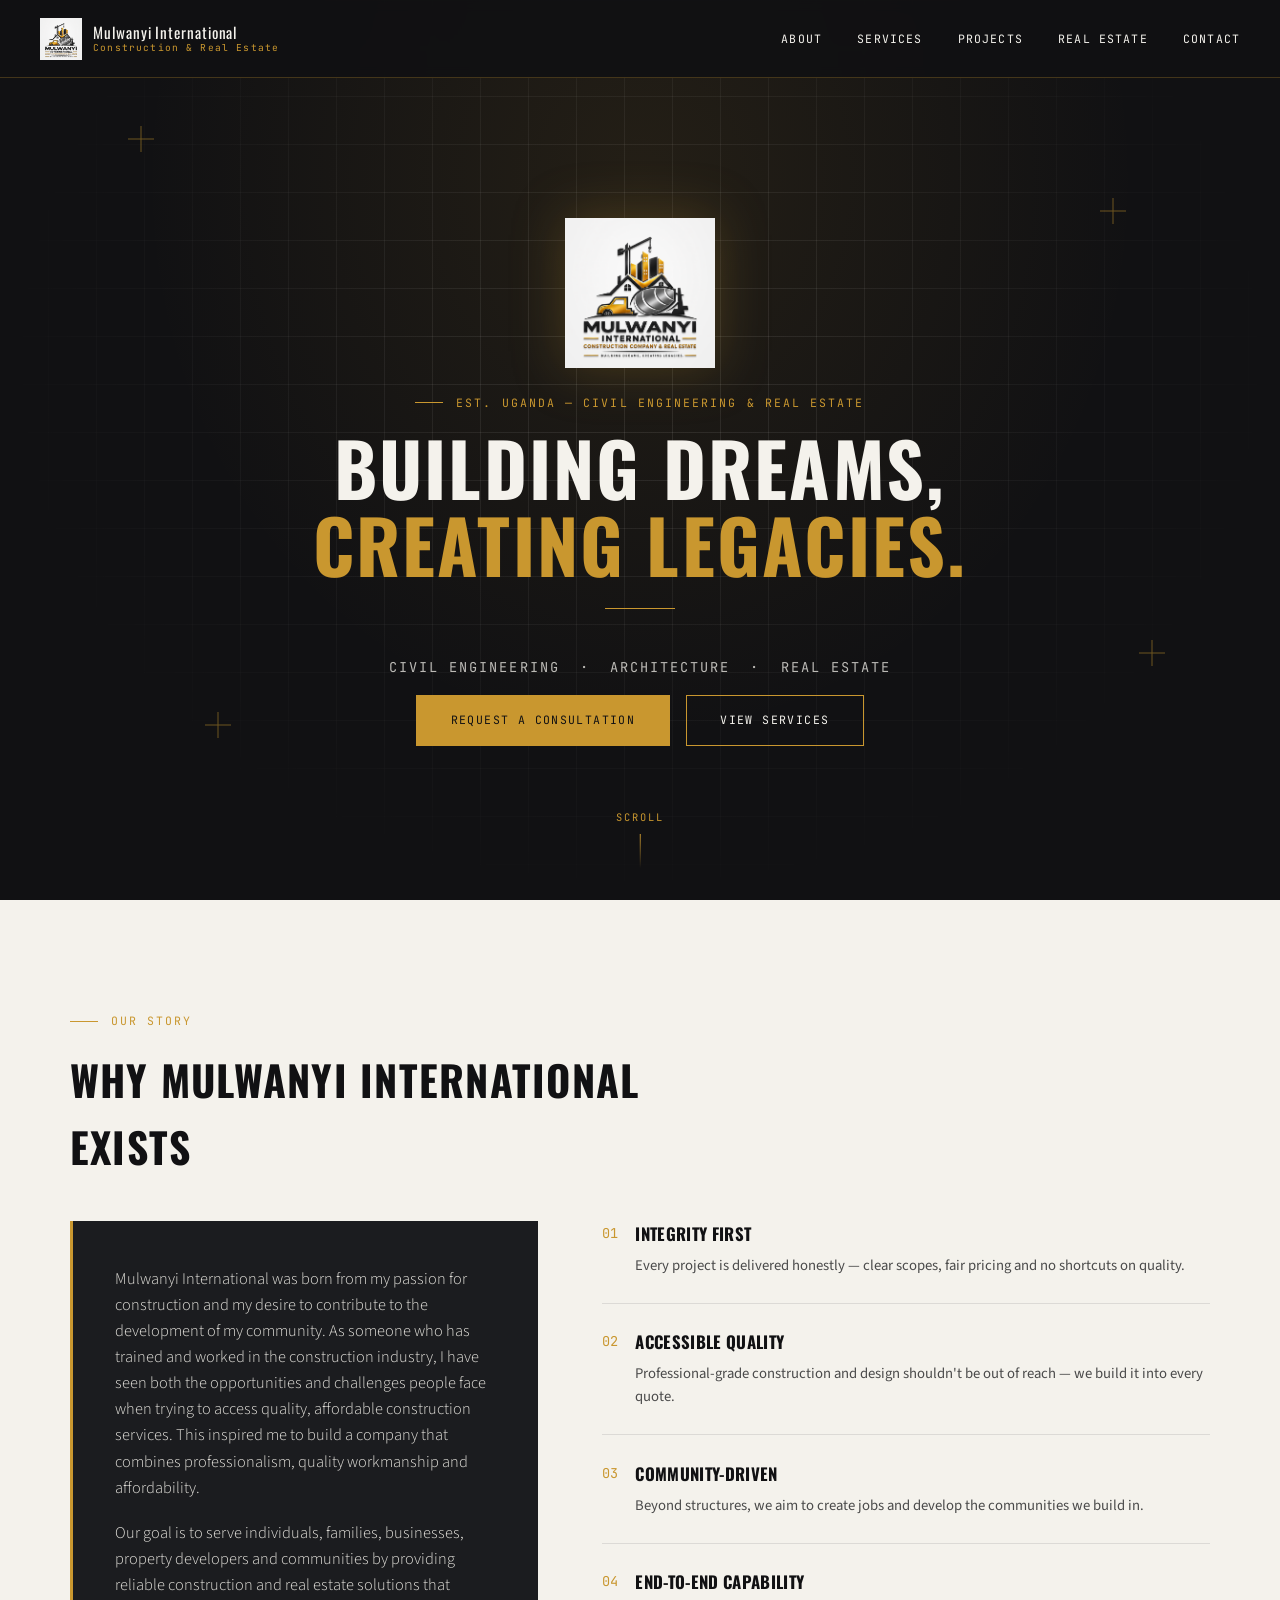
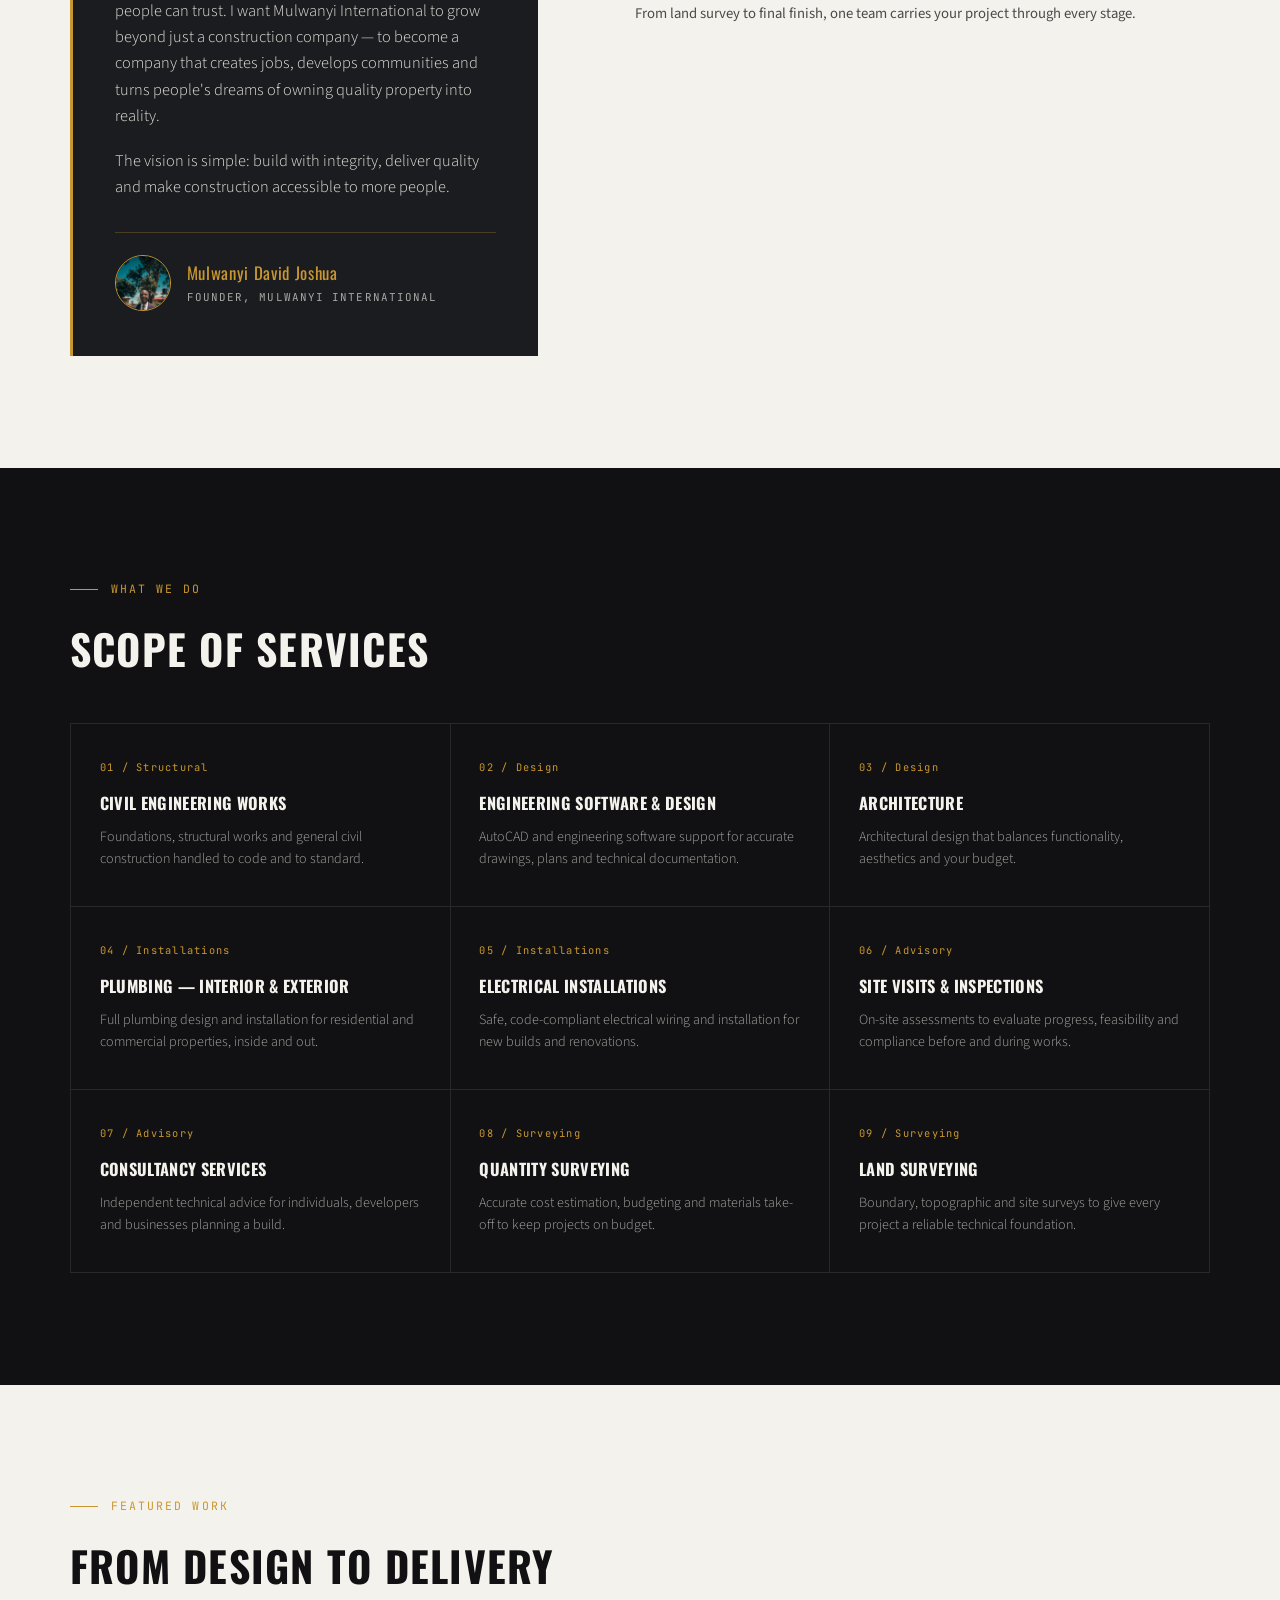
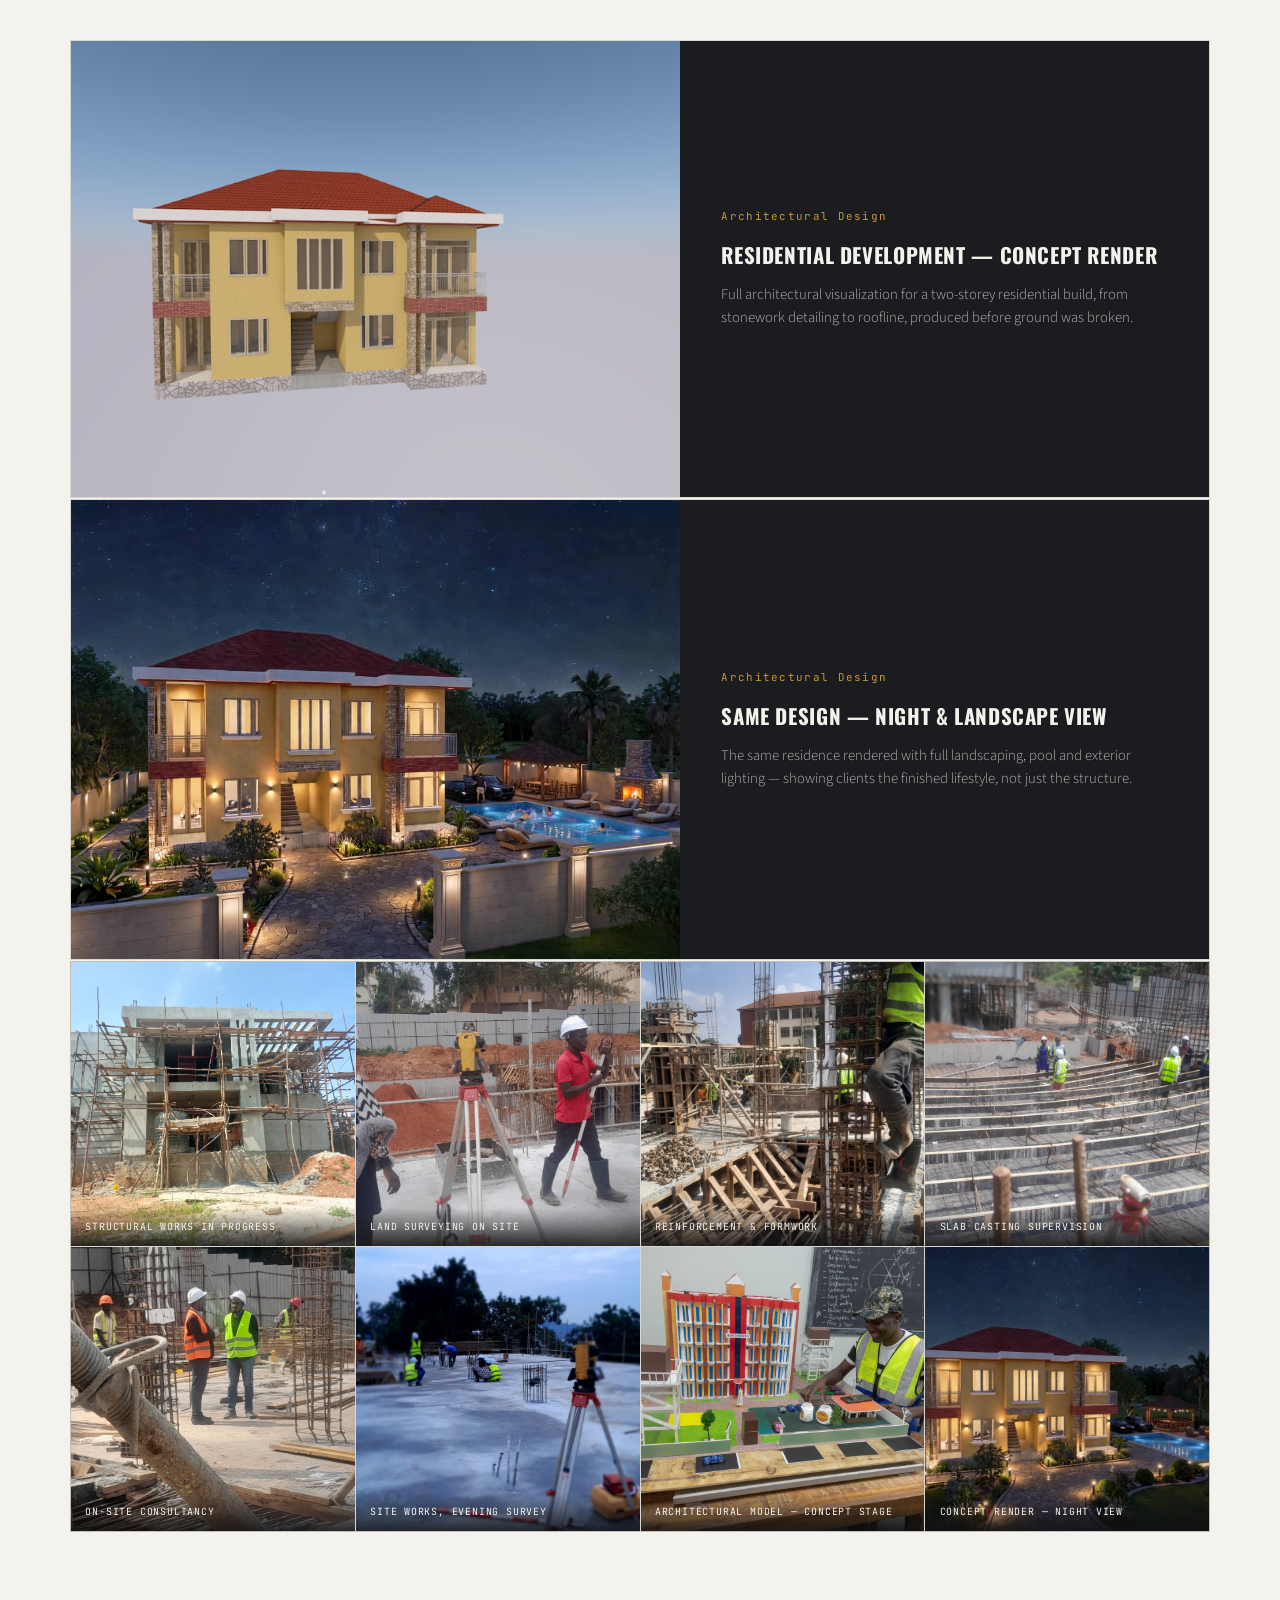
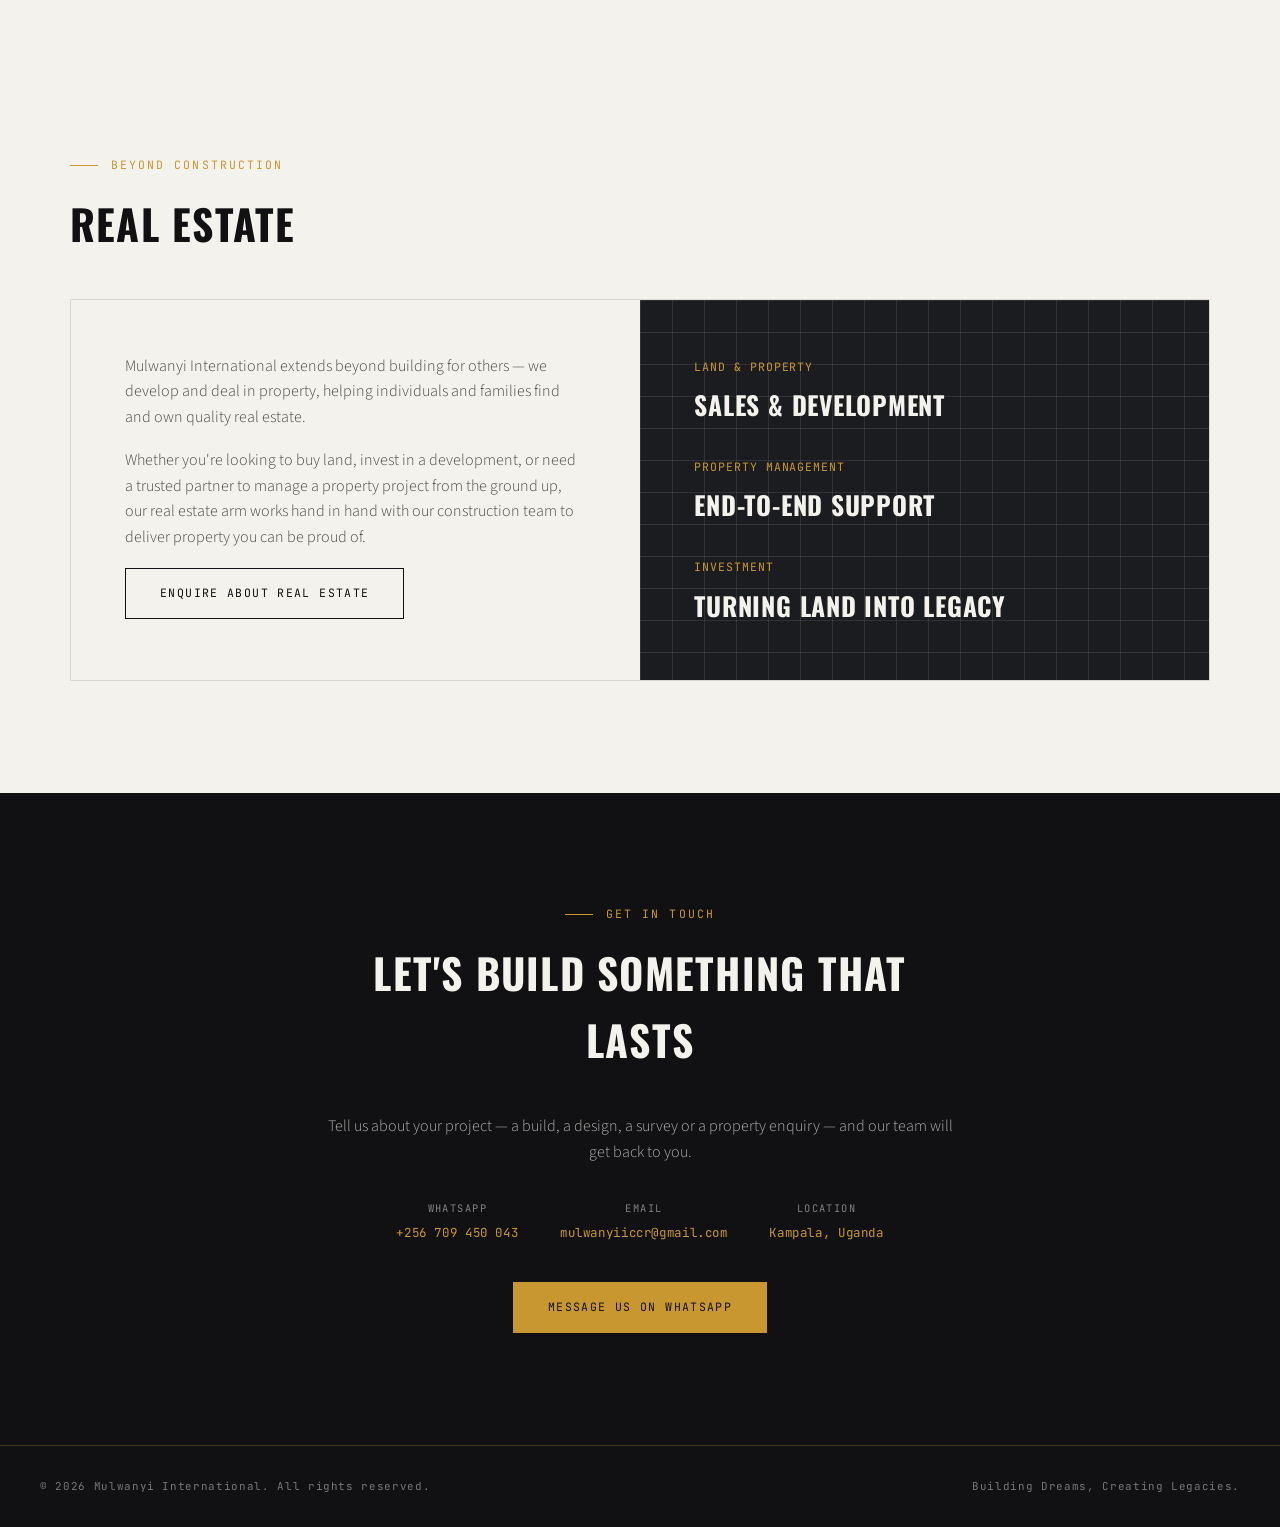
==== index.html @ 2d5b2088 "Add files via upload Initial website upload" ====
<!DOCTYPE html>
<html lang="en">
<head>
<meta charset="UTF-8">
<meta name="viewport" content="width=device-width, initial-scale=1.0">
<title>Mulwanyi International — Construction &amp; Real Estate</title>
<link rel="preconnect" href="https://fonts.googleapis.com">
<link href="https://fonts.googleapis.com/css2?family=Oswald:wght@400;500;600;700&family=Source+Sans+3:wght@300;400;600;700&family=JetBrains+Mono:wght@400;500&display=swap" rel="stylesheet">
<style>
  :root{
    --black:#111113;
    --charcoal:#1b1c1f;
    --charcoal-2:#232428;
    --gold:#c9972f;
    --gold-bright:#e0b34a;
    --off-white:#f4f2ec;
    --line:rgba(201,151,47,0.28);
    --line-soft:rgba(244,242,236,0.10);
  }
  *{margin:0;padding:0;box-sizing:border-box;}
  html{scroll-behavior:smooth;}
  body{
    background:var(--off-white);
    color:var(--black);
    font-family:'Source Sans 3',sans-serif;
    font-weight:400;
    line-height:1.6;
    overflow-x:hidden;
  }
  h1,h2,h3,.display{
    font-family:'Oswald',sans-serif;
    text-transform:uppercase;
    letter-spacing:0.03em;
  }
  .mono{
    font-family:'JetBrains Mono',monospace;
    letter-spacing:0.08em;
    text-transform:uppercase;
    font-size:0.72rem;
  }
  a{color:inherit;text-decoration:none;}
  img{display:block;max-width:100%;}

  /* ===== NAV ===== */
  header{
    position:fixed;top:0;left:0;right:0;z-index:100;
    display:flex;align-items:center;justify-content:space-between;
    padding:1.1rem 2.5rem;
    background:rgba(17,17,19,0.92);
    backdrop-filter:blur(6px);
    border-bottom:1px solid var(--line);
  }
  .brand{display:flex;align-items:center;gap:0.7rem;}
  .brand img{height:42px;width:auto;}
  .brand-text{color:var(--off-white);font-family:'Oswald',sans-serif;font-size:0.95rem;letter-spacing:0.06em;line-height:1.1;}
  .brand-text small{display:block;color:var(--gold);font-family:'JetBrains Mono',monospace;font-size:0.6rem;letter-spacing:0.12em;margin-top:2px;}
  nav ul{list-style:none;display:flex;gap:2.2rem;}
  nav a{
    color:var(--off-white);font-family:'JetBrains Mono',monospace;
    font-size:0.72rem;letter-spacing:0.1em;text-transform:uppercase;
    position:relative;padding-bottom:4px;
  }
  nav a::after{
    content:"";position:absolute;left:0;bottom:0;width:0;height:1px;
    background:var(--gold);transition:width 0.25s ease;
  }
  nav a:hover::after{width:100%;}
  .nav-toggle{display:none;flex-direction:column;gap:5px;cursor:pointer;}
  .nav-toggle span{width:24px;height:2px;background:var(--off-white);}

  /* ===== HERO ===== */
  .hero{
    position:relative;
    min-height:100vh;
    display:flex;flex-direction:column;align-items:center;justify-content:center;
    text-align:center;
    background:
      radial-gradient(ellipse at 50% 20%, rgba(201,151,47,0.10), transparent 55%),
      var(--black);
    padding:8rem 1.5rem 4rem;
    overflow:hidden;
  }
  .blueprint-grid{
    position:absolute;inset:0;
    background-image:
      linear-gradient(var(--line-soft) 1px, transparent 1px),
      linear-gradient(90deg, var(--line-soft) 1px, transparent 1px);
    background-size:48px 48px;
    mask-image:radial-gradient(ellipse at 50% 40%, black 10%, transparent 72%);
    opacity:0.9;
  }
  .crosshair{position:absolute;width:26px;height:26px;opacity:0.5;}
  .crosshair::before,.crosshair::after{content:"";position:absolute;background:var(--gold);}
  .crosshair::before{left:50%;top:0;width:1px;height:100%;transform:translateX(-50%);}
  .crosshair::after{top:50%;left:0;height:1px;width:100%;transform:translateY(-50%);}
  .ch1{top:14%;left:10%;} .ch2{top:22%;right:12%;} .ch3{bottom:18%;left:16%;} .ch4{bottom:26%;right:9%;}

  .hero-logo{width:150px;margin:0 auto 1.6rem;position:relative;z-index:2;filter:drop-shadow(0 0 26px rgba(201,151,47,0.25));}
  .hero .eyebrow{color:var(--gold);margin-bottom:1rem;position:relative;z-index:2;}
  .hero h1{
    color:var(--off-white);
    font-size:clamp(2.4rem,6vw,4.6rem);
    line-height:1.05;
    position:relative;z-index:2;
  }
  .hero h1 span{color:var(--gold);}
  .hero .tagline{
    color:var(--off-white);opacity:0.75;
    font-family:'JetBrains Mono',monospace;
    font-size:0.85rem;letter-spacing:0.15em;text-transform:uppercase;
    margin-top:1.4rem;position:relative;z-index:2;
  }
  .hero .rule{width:70px;height:1px;background:var(--gold);margin:1.6rem auto;position:relative;z-index:2;}
  .cta-row{display:flex;gap:1rem;justify-content:center;flex-wrap:wrap;margin-top:1rem;position:relative;z-index:2;}
  .btn{
    display:inline-block;padding:0.95rem 2.1rem;
    font-family:'JetBrains Mono',monospace;font-size:0.72rem;letter-spacing:0.12em;text-transform:uppercase;
    border:1px solid var(--gold);transition:all 0.25s ease;
  }
  .btn-solid{background:var(--gold);color:var(--black);}
  .btn-solid:hover{background:var(--gold-bright);}
  .btn-outline{color:var(--off-white);}
  .btn-outline:hover{background:rgba(201,151,47,0.12);}

  .scroll-cue{
    position:absolute;bottom:2rem;left:50%;transform:translateX(-50%);
    color:var(--gold);font-family:'JetBrains Mono',monospace;font-size:0.65rem;
    letter-spacing:0.2em;text-transform:uppercase;display:flex;flex-direction:column;align-items:center;gap:0.5rem;
    z-index:2;
  }
  .scroll-cue .line{width:1px;height:34px;background:linear-gradient(var(--gold),transparent);animation:pulse 2s ease-in-out infinite;}
  @keyframes pulse{0%,100%{opacity:0.3;}50%{opacity:1;}}

  /* ===== SECTION SHELL ===== */
  section{padding:7rem 2.5rem;position:relative;}
  .section-inner{max-width:1140px;margin:0 auto;}
  .eyebrow{
    font-family:'JetBrains Mono',monospace;font-size:0.72rem;letter-spacing:0.18em;text-transform:uppercase;
    color:var(--gold);display:flex;align-items:center;gap:0.8rem;margin-bottom:1rem;
  }
  .eyebrow::before{content:"";width:28px;height:1px;background:var(--gold);}
  h2.section-title{font-size:clamp(1.8rem,3.4vw,2.6rem);margin-bottom:2.6rem;max-width:680px;}

  /* ===== ABOUT ===== */
  .about{background:var(--off-white);}
  .about-grid{display:grid;grid-template-columns:1fr 1.3fr;gap:4rem;align-items:start;}
  .letter{
    background:var(--charcoal);color:var(--off-white);
    padding:2.8rem 2.6rem;position:relative;border-left:3px solid var(--gold);
  }
  .letter p{margin-bottom:1.2rem;font-weight:300;font-size:1.02rem;color:rgba(244,242,236,0.92);}
  .letter p:last-of-type{margin-bottom:0;}
  .signature{margin-top:2rem;padding-top:1.4rem;border-top:1px solid var(--line);}
  .signature .name{font-family:'Oswald',sans-serif;color:var(--gold);letter-spacing:0.04em;font-size:1.05rem;}
  .signature .role{font-family:'JetBrains Mono',monospace;font-size:0.68rem;letter-spacing:0.1em;text-transform:uppercase;opacity:0.65;margin-top:2px;}

  .pillars{display:flex;flex-direction:column;gap:1.6rem;}
  .pillar{display:flex;gap:1.1rem;padding-bottom:1.6rem;border-bottom:1px solid rgba(17,17,19,0.1);}
  .pillar:last-child{border-bottom:none;}
  .pillar .num{font-family:'JetBrains Mono',monospace;color:var(--gold);font-size:0.85rem;padding-top:2px;}
  .pillar h3{font-size:1.05rem;margin-bottom:0.35rem;letter-spacing:0.02em;}
  .pillar p{font-size:0.92rem;color:#4a4a4a;}

  /* ===== FOUNDER PHOTO ===== */
  .signature{display:flex;align-items:center;gap:1rem;margin-top:2rem;padding-top:1.4rem;border-top:1px solid var(--line);}
  .signature img{
    width:56px;height:56px;border-radius:50%;object-fit:cover;object-position:top center;
    border:1px solid var(--gold);flex-shrink:0;
  }

  /* ===== PROJECTS / GALLERY ===== */
  .projects{background:var(--off-white);}
  .project-feature{
    display:grid;grid-template-columns:1.15fr 1fr;gap:0;
    border:1px solid rgba(17,17,19,0.12);margin-bottom:1px;
  }
  .project-feature img{width:100%;height:100%;object-fit:cover;min-height:320px;}
  .project-feature .project-copy{
    background:var(--charcoal);color:var(--off-white);
    padding:2.6rem;display:flex;flex-direction:column;justify-content:center;
  }
  .project-feature .project-copy .tag{font-family:'JetBrains Mono',monospace;font-size:0.68rem;color:var(--gold);letter-spacing:0.12em;margin-bottom:0.8rem;display:block;}
  .project-feature .project-copy h3{font-size:1.3rem;margin-bottom:0.7rem;}
  .project-feature .project-copy p{color:rgba(244,242,236,0.7);font-size:0.92rem;font-weight:300;}

  .site-grid{
    display:grid;grid-template-columns:repeat(4,1fr);gap:1px;
    background:rgba(17,17,19,0.12);border:1px solid rgba(17,17,19,0.12);margin-top:1px;
  }
  .site-shot{position:relative;overflow:hidden;aspect-ratio:1/1;background:var(--black);}
  .site-shot img{width:100%;height:100%;object-fit:cover;transition:transform 0.4s ease;}
  .site-shot:hover img{transform:scale(1.06);}
  .site-shot .cap{
    position:absolute;left:0;right:0;bottom:0;padding:0.7rem 0.9rem;
    background:linear-gradient(to top, rgba(17,17,19,0.85), transparent);
    color:var(--off-white);font-family:'JetBrains Mono',monospace;
    font-size:0.62rem;letter-spacing:0.08em;text-transform:uppercase;
  }

  /* ===== SERVICES ===== */
  .services{background:var(--black);color:var(--off-white);}
  .services .section-title{color:var(--off-white);}
  .services .eyebrow{color:var(--gold);}
  .service-grid{
    display:grid;grid-template-columns:repeat(3,1fr);
    border-top:1px solid var(--line-soft);border-left:1px solid var(--line-soft);
  }
  .service-card{
    border-right:1px solid var(--line-soft);border-bottom:1px solid var(--line-soft);
    padding:2.2rem 1.8rem;transition:background 0.25s ease;
  }
  .service-card:hover{background:var(--charcoal-2);}
  .service-card .tag{font-family:'JetBrains Mono',monospace;font-size:0.65rem;color:var(--gold);letter-spacing:0.12em;margin-bottom:0.9rem;display:block;}
  .service-card h3{font-size:1.02rem;margin-bottom:0.6rem;letter-spacing:0.02em;}
  .service-card p{font-size:0.88rem;color:rgba(244,242,236,0.65);font-weight:300;}

  /* ===== REAL ESTATE ===== */
  .estate{background:var(--off-white);}
  .estate-wrap{
    display:grid;grid-template-columns:1fr 1fr;gap:0;
    border:1px solid rgba(17,17,19,0.12);
  }
  .estate-copy{padding:3.4rem;}
  .estate-copy p{color:#4a4a4a;margin-bottom:1.1rem;font-weight:300;}
  .estate-visual{
    background:var(--charcoal);color:var(--off-white);
    padding:3.4rem;display:flex;flex-direction:column;justify-content:center;
    background-image:
      linear-gradient(var(--line-soft) 1px, transparent 1px),
      linear-gradient(90deg, var(--line-soft) 1px, transparent 1px);
    background-size:32px 32px;
  }
  .stat{margin-bottom:1.8rem;}
  .stat:last-child{margin-bottom:0;}
  .stat .mono{color:var(--gold);}
  .stat h3{font-size:1.6rem;margin-top:0.3rem;}

  /* ===== CONTACT ===== */
  .contact{background:var(--black);color:var(--off-white);text-align:center;}
  .contact .section-inner{max-width:640px;}
  .contact h2{color:var(--off-white);}
  .contact p{color:rgba(244,242,236,0.7);font-weight:300;margin-bottom:2.2rem;}
  .contact-details{
    display:flex;justify-content:center;gap:2.6rem;flex-wrap:wrap;
    font-family:'JetBrains Mono',monospace;font-size:0.78rem;letter-spacing:0.05em;
    margin-bottom:2.4rem;color:var(--gold);
  }
  .contact-details span{display:block;color:rgba(244,242,236,0.5);font-size:0.65rem;letter-spacing:0.14em;text-transform:uppercase;margin-bottom:0.4rem;}

  footer{
    background:var(--black);border-top:1px solid var(--line);
    padding:2rem 2.5rem;display:flex;justify-content:space-between;align-items:center;
    color:rgba(244,242,236,0.45);font-family:'JetBrains Mono',monospace;font-size:0.68rem;letter-spacing:0.06em;
    flex-wrap:wrap;gap:1rem;
  }

  @media (max-width:900px){
    nav ul{display:none;}
    .nav-toggle{display:flex;}
    .about-grid{grid-template-columns:1fr;}
    .service-grid{grid-template-columns:repeat(2,1fr);}
    .estate-wrap{grid-template-columns:1fr;}
    .project-feature{grid-template-columns:1fr;}
    .site-grid{grid-template-columns:repeat(2,1fr);}
  }
  @media (max-width:560px){
    header{padding:1rem 1.2rem;}
    section{padding:5rem 1.3rem;}
    .service-grid{grid-template-columns:1fr;}
    .brand-text{font-size:0.8rem;}
    .site-grid{grid-template-columns:repeat(2,1fr);}
  }
  @media (prefers-reduced-motion:reduce){
    html{scroll-behavior:auto;}
    .scroll-cue .line{animation:none;}
  }
</style>
</head>
<body>

<header>
  <div class="brand">
    <img src="logo.png" alt="Mulwanyi International logo">
    <div class="brand-text">Mulwanyi International<small>Construction &amp; Real Estate</small></div>
  </div>
  <nav>
    <ul>
      <li><a href="#about">About</a></li>
      <li><a href="#services">Services</a></li>
      <li><a href="#projects">Projects</a></li>
      <li><a href="#estate">Real Estate</a></li>
      <li><a href="#contact">Contact</a></li>
    </ul>
  </nav>
</header>

<section class="hero">
  <div class="blueprint-grid"></div>
  <div class="crosshair ch1"></div>
  <div class="crosshair ch2"></div>
  <div class="crosshair ch3"></div>
  <div class="crosshair ch4"></div>
  <img class="hero-logo" src="logo.png" alt="Mulwanyi International">
  <div class="eyebrow mono" style="justify-content:center;">Est. Uganda — Civil Engineering &amp; Real Estate</div>
  <h1>Building Dreams,<br><span>Creating Legacies.</span></h1>
  <div class="rule"></div>
  <p class="tagline">Civil Engineering &nbsp;·&nbsp; Architecture &nbsp;·&nbsp; Real Estate</p>
  <div class="cta-row">
    <a href="#contact" class="btn btn-solid">Request a Consultation</a>
    <a href="#services" class="btn btn-outline">View Services</a>
  </div>
  <div class="scroll-cue"><span>Scroll</span><div class="line"></div></div>
</section>

<section class="about" id="about">
  <div class="section-inner">
    <div class="eyebrow">Our Story</div>
    <h2 class="section-title">Why Mulwanyi International exists</h2>
    <div class="about-grid">
      <div class="letter">
        <p>Mulwanyi International was born from my passion for construction and my desire to contribute to the development of my community. As someone who has trained and worked in the construction industry, I have seen both the opportunities and challenges people face when trying to access quality, affordable construction services. This inspired me to build a company that combines professionalism, quality workmanship and affordability.</p>
        <p>Our goal is to serve individuals, families, businesses, property developers and communities by providing reliable construction and real estate solutions that people can trust. I want Mulwanyi International to grow beyond just a construction company — to become a company that creates jobs, develops communities and turns people's dreams of owning quality property into reality.</p>
        <p>The vision is simple: build with integrity, deliver quality and make construction accessible to more people.</p>
        <div class="signature">
          <img src="founder.png" alt="Mulwanyi David Joshua, Founder">
          <div>
            <div class="name">Mulwanyi David Joshua</div>
            <div class="role">Founder, Mulwanyi International</div>
          </div>
        </div>
      </div>
      <div class="pillars">
        <div class="pillar">
          <div class="num">01</div>
          <div><h3>Integrity first</h3><p>Every project is delivered honestly — clear scopes, fair pricing and no shortcuts on quality.</p></div>
        </div>
        <div class="pillar">
          <div class="num">02</div>
          <div><h3>Accessible quality</h3><p>Professional-grade construction and design shouldn't be out of reach — we build it into every quote.</p></div>
        </div>
        <div class="pillar">
          <div class="num">03</div>
          <div><h3>Community-driven</h3><p>Beyond structures, we aim to create jobs and develop the communities we build in.</p></div>
        </div>
        <div class="pillar">
          <div class="num">04</div>
          <div><h3>End-to-end capability</h3><p>From land survey to final finish, one team carries your project through every stage.</p></div>
        </div>
      </div>
    </div>
  </div>
</section>

<section class="services" id="services">
  <div class="section-inner">
    <div class="eyebrow">What We Do</div>
    <h2 class="section-title">Scope of services</h2>
    <div class="service-grid">
      <div class="service-card"><span class="tag">01 / Structural</span><h3>Civil Engineering Works</h3><p>Foundations, structural works and general civil construction handled to code and to standard.</p></div>
      <div class="service-card"><span class="tag">02 / Design</span><h3>Engineering Software &amp; Design</h3><p>AutoCAD and engineering software support for accurate drawings, plans and technical documentation.</p></div>
      <div class="service-card"><span class="tag">03 / Design</span><h3>Architecture</h3><p>Architectural design that balances functionality, aesthetics and your budget.</p></div>
      <div class="service-card"><span class="tag">04 / Installations</span><h3>Plumbing — Interior &amp; Exterior</h3><p>Full plumbing design and installation for residential and commercial properties, inside and out.</p></div>
      <div class="service-card"><span class="tag">05 / Installations</span><h3>Electrical Installations</h3><p>Safe, code-compliant electrical wiring and installation for new builds and renovations.</p></div>
      <div class="service-card"><span class="tag">06 / Advisory</span><h3>Site Visits &amp; Inspections</h3><p>On-site assessments to evaluate progress, feasibility and compliance before and during works.</p></div>
      <div class="service-card"><span class="tag">07 / Advisory</span><h3>Consultancy Services</h3><p>Independent technical advice for individuals, developers and businesses planning a build.</p></div>
      <div class="service-card"><span class="tag">08 / Surveying</span><h3>Quantity Surveying</h3><p>Accurate cost estimation, budgeting and materials take-off to keep projects on budget.</p></div>
      <div class="service-card"><span class="tag">09 / Surveying</span><h3>Land Surveying</h3><p>Boundary, topographic and site surveys to give every project a reliable technical foundation.</p></div>
    </div>
  </div>
</section>

<section class="projects" id="projects">
  <div class="section-inner">
    <div class="eyebrow">Featured Work</div>
    <h2 class="section-title">From design to delivery</h2>

    <div class="project-feature">
      <img src="render-day.jpg" alt="Residential architectural render, daytime">
      <div class="project-copy">
        <span class="tag">Architectural Design</span>
        <h3>Residential Development — Concept Render</h3>
        <p>Full architectural visualization for a two-storey residential build, from stonework detailing to roofline, produced before ground was broken.</p>
      </div>
    </div>
    <div class="project-feature">
      <div class="project-copy" style="order:2;">
        <span class="tag">Architectural Design</span>
        <h3>Same Design — Night &amp; Landscape View</h3>
        <p>The same residence rendered with full landscaping, pool and exterior lighting — showing clients the finished lifestyle, not just the structure.</p>
      </div>
      <img src="render-night-1.jpg" alt="Residential architectural render, night with pool" style="order:1;">
    </div>

    <div class="site-grid">
      <div class="site-shot"><img src="site-progress.webp" alt="Building under construction with scaffolding"><span class="cap">Structural works in progress</span></div>
      <div class="site-shot"><img src="land-survey.jpg" alt="Land surveying with total station"><span class="cap">Land surveying on site</span></div>
      <div class="site-shot"><img src="rebar-work.jpg" alt="Reinforced concrete column formwork"><span class="cap">Reinforcement &amp; formwork</span></div>
      <div class="site-shot"><img src="slab-formwork.jpg" alt="Concrete slab formwork with site team"><span class="cap">Slab casting supervision</span></div>
      <div class="site-shot"><img src="site-supervision.jpg" alt="Site supervisors reviewing works"><span class="cap">On-site consultancy</span></div>
      <div class="site-shot"><img src="site-evening.jpg" alt="Evening site survey works"><span class="cap">Site works, evening survey</span></div>
      <div class="site-shot"><img src="architectural-model.jpg" alt="Architectural scale model presentation"><span class="cap">Architectural model — concept stage</span></div>
      <div class="site-shot"><img src="render-night-2.jpg" alt="Residential architectural render, night angle"><span class="cap">Concept render — night view</span></div>
    </div>
  </div>
</section>

<section class="estate" id="estate">
  <div class="section-inner">
    <div class="eyebrow">Beyond Construction</div>
    <h2 class="section-title">Real Estate</h2>
    <div class="estate-wrap">
      <div class="estate-copy">
        <p>Mulwanyi International extends beyond building for others — we develop and deal in property, helping individuals and families find and own quality real estate.</p>
        <p>Whether you're looking to buy land, invest in a development, or need a trusted partner to manage a property project from the ground up, our real estate arm works hand in hand with our construction team to deliver property you can be proud of.</p>
        <a href="#contact" class="btn btn-outline" style="border-color:var(--black);color:var(--black);">Enquire About Real Estate</a>
      </div>
      <div class="estate-visual">
        <div class="stat"><span class="mono">Land &amp; Property</span><h3>Sales &amp; Development</h3></div>
        <div class="stat"><span class="mono">Property Management</span><h3>End-to-End Support</h3></div>
        <div class="stat"><span class="mono">Investment</span><h3>Turning Land Into Legacy</h3></div>
      </div>
    </div>
  </div>
</section>

<section class="contact" id="contact">
  <div class="section-inner">
    <div class="eyebrow" style="justify-content:center;">Get In Touch</div>
    <h2 class="section-title" style="margin-left:auto;margin-right:auto;">Let's build something that lasts</h2>
    <p>Tell us about your project — a build, a design, a survey or a property enquiry — and our team will get back to you.</p>
    <div class="contact-details">
      <div><span>WhatsApp</span><a href="https://wa.me/256709450043" target="_blank" rel="noopener">+256 709 450 043</a></div>
      <div><span>Email</span><a href="mailto:mulwanyiiccr@gmail.com">mulwanyiiccr@gmail.com</a></div>
      <div><span>Location</span>Kampala, Uganda</div>
    </div>
    <a href="https://wa.me/256709450043" target="_blank" rel="noopener" class="btn btn-solid">Message Us on WhatsApp</a>
  </div>
</section>

<footer>
  <div>© <span id="year"></span> Mulwanyi International. All rights reserved.</div>
  <div>Building Dreams, Creating Legacies.</div>
</footer>

<script>
  document.getElementById('year').textContent = new Date().getFullYear();
</script>
</body>
</html>
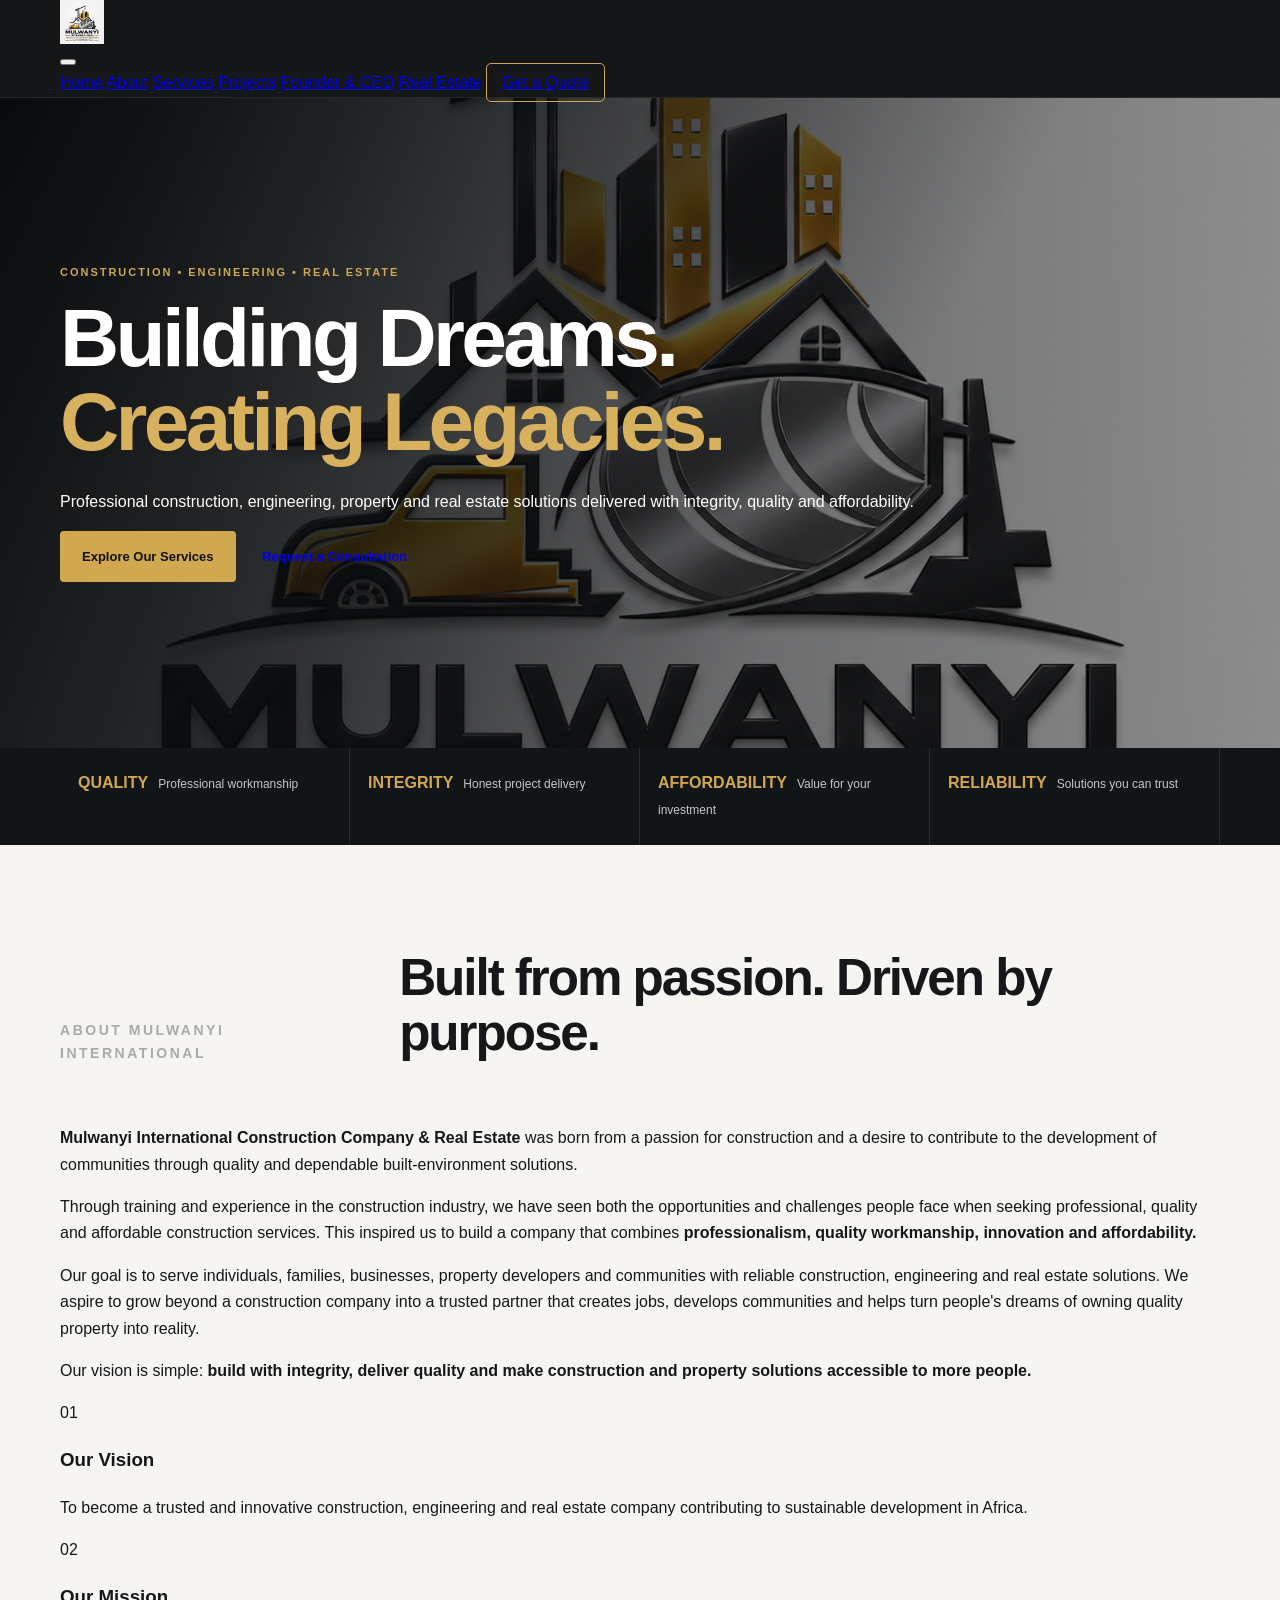
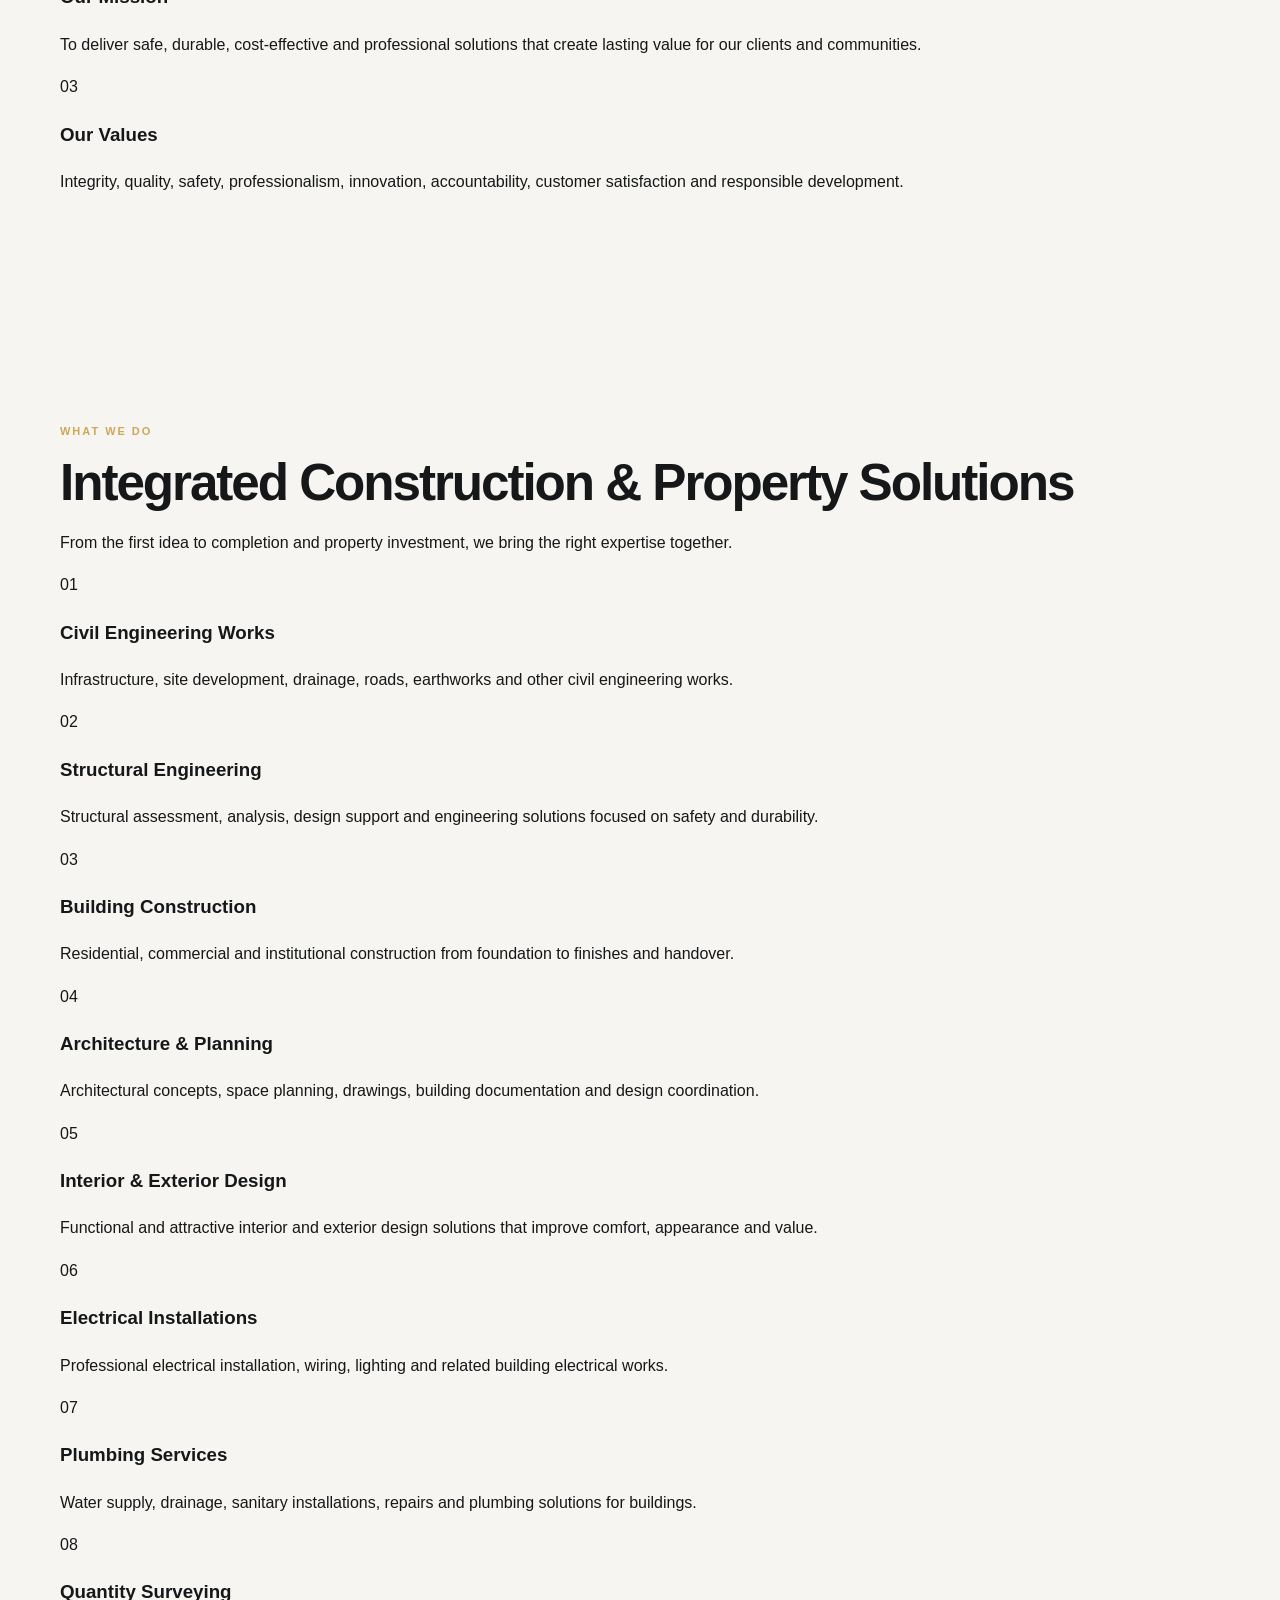
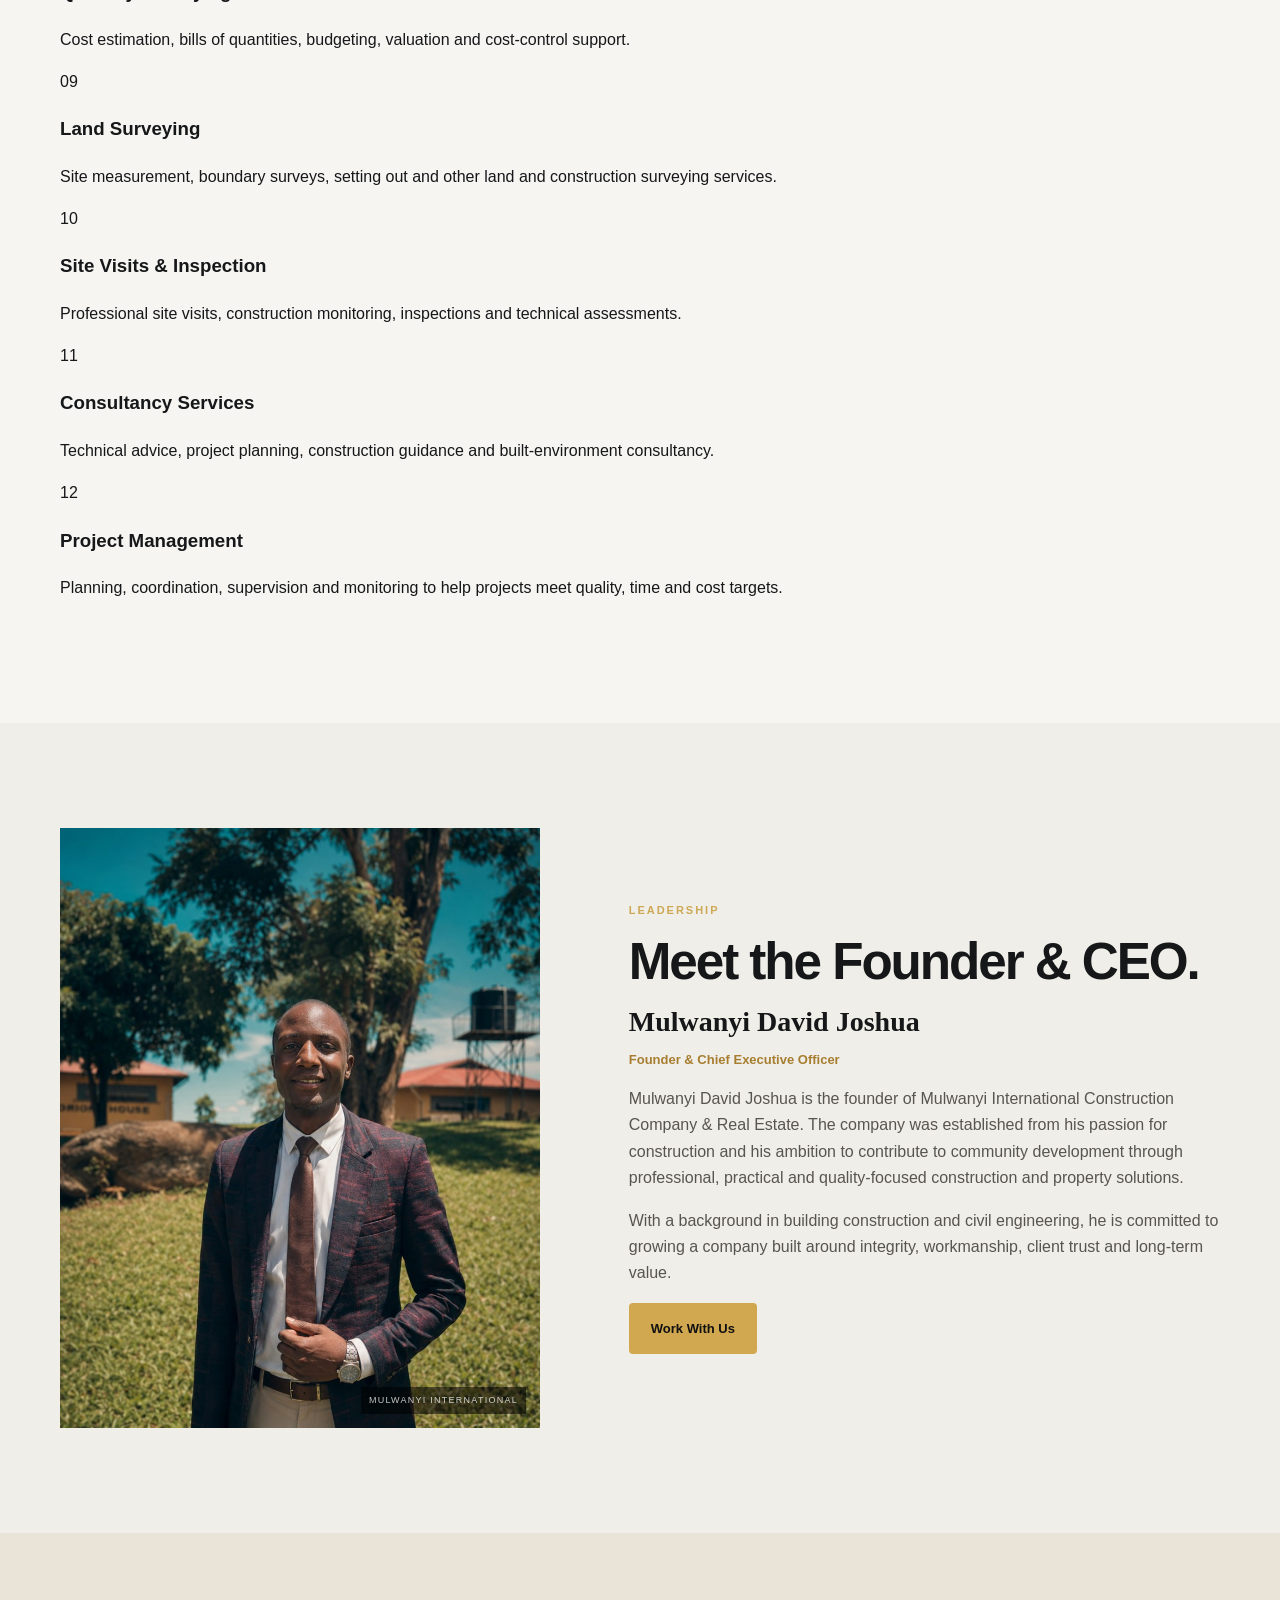
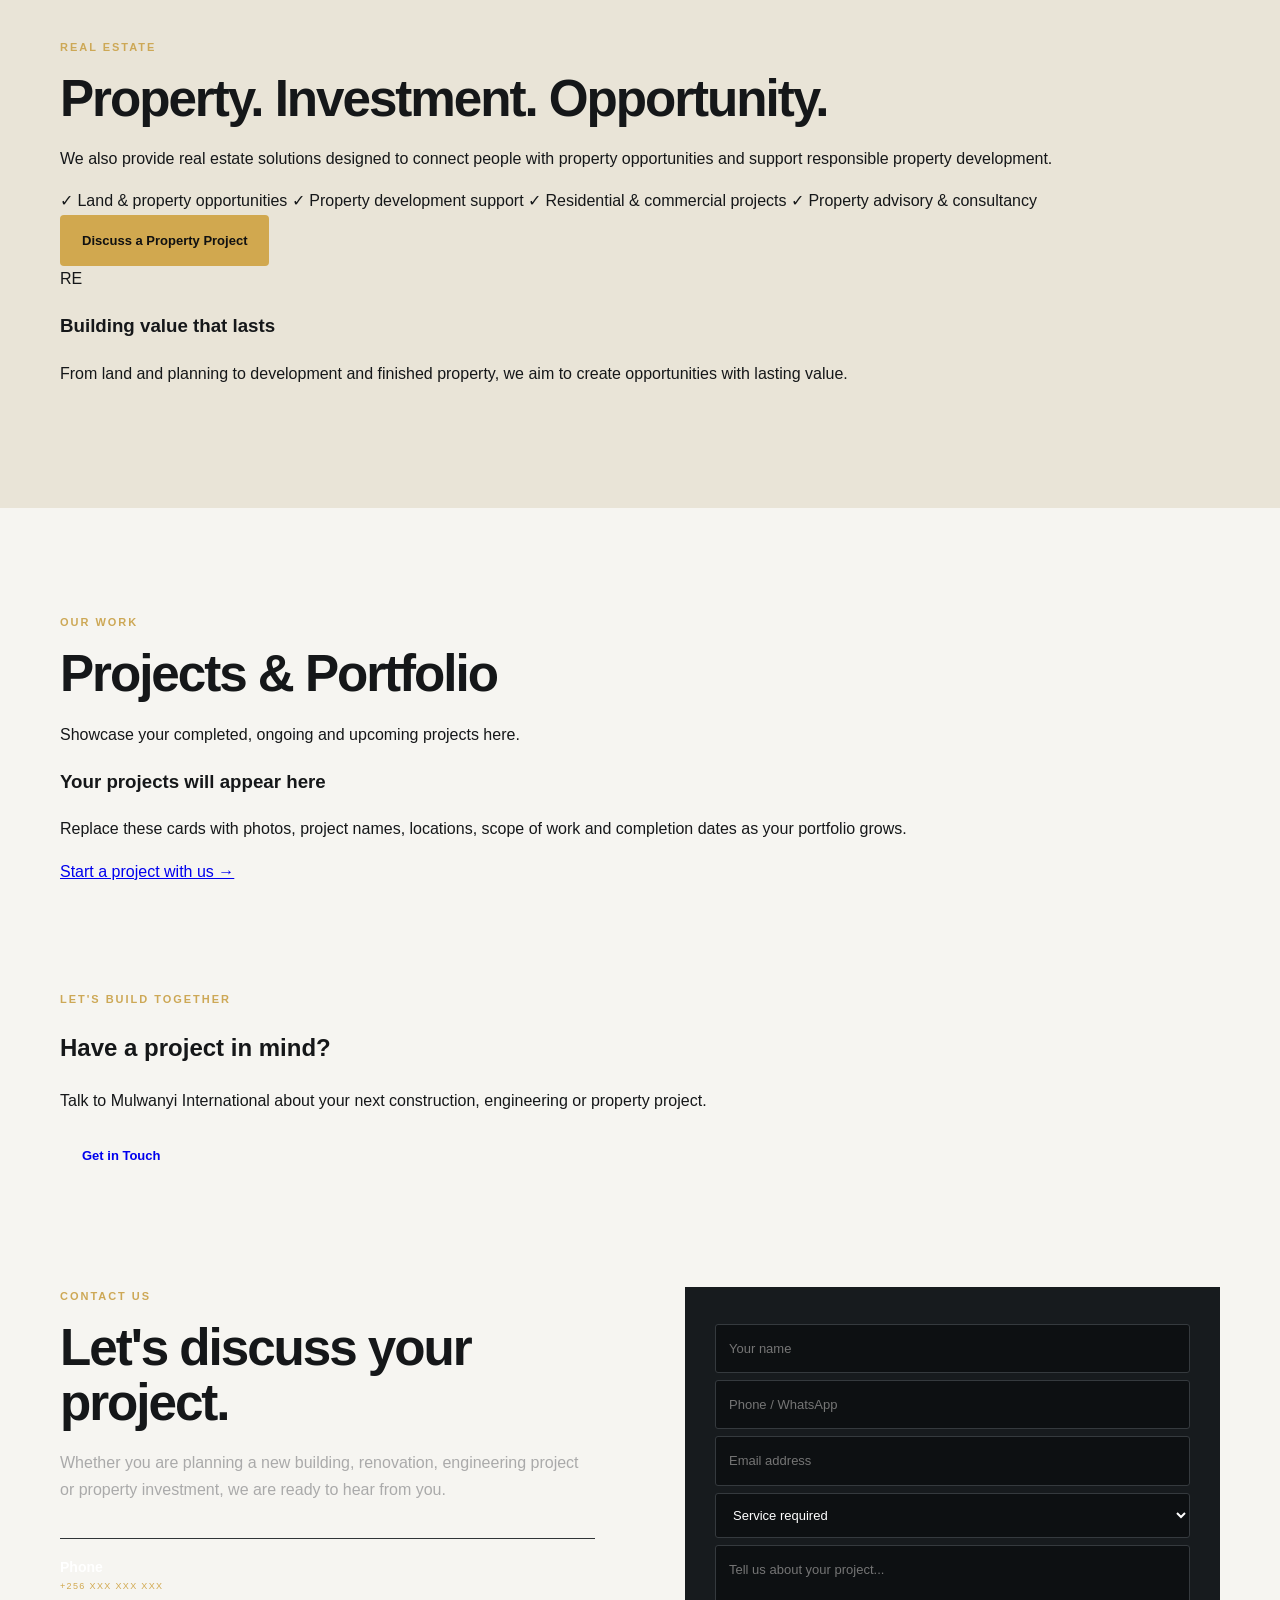
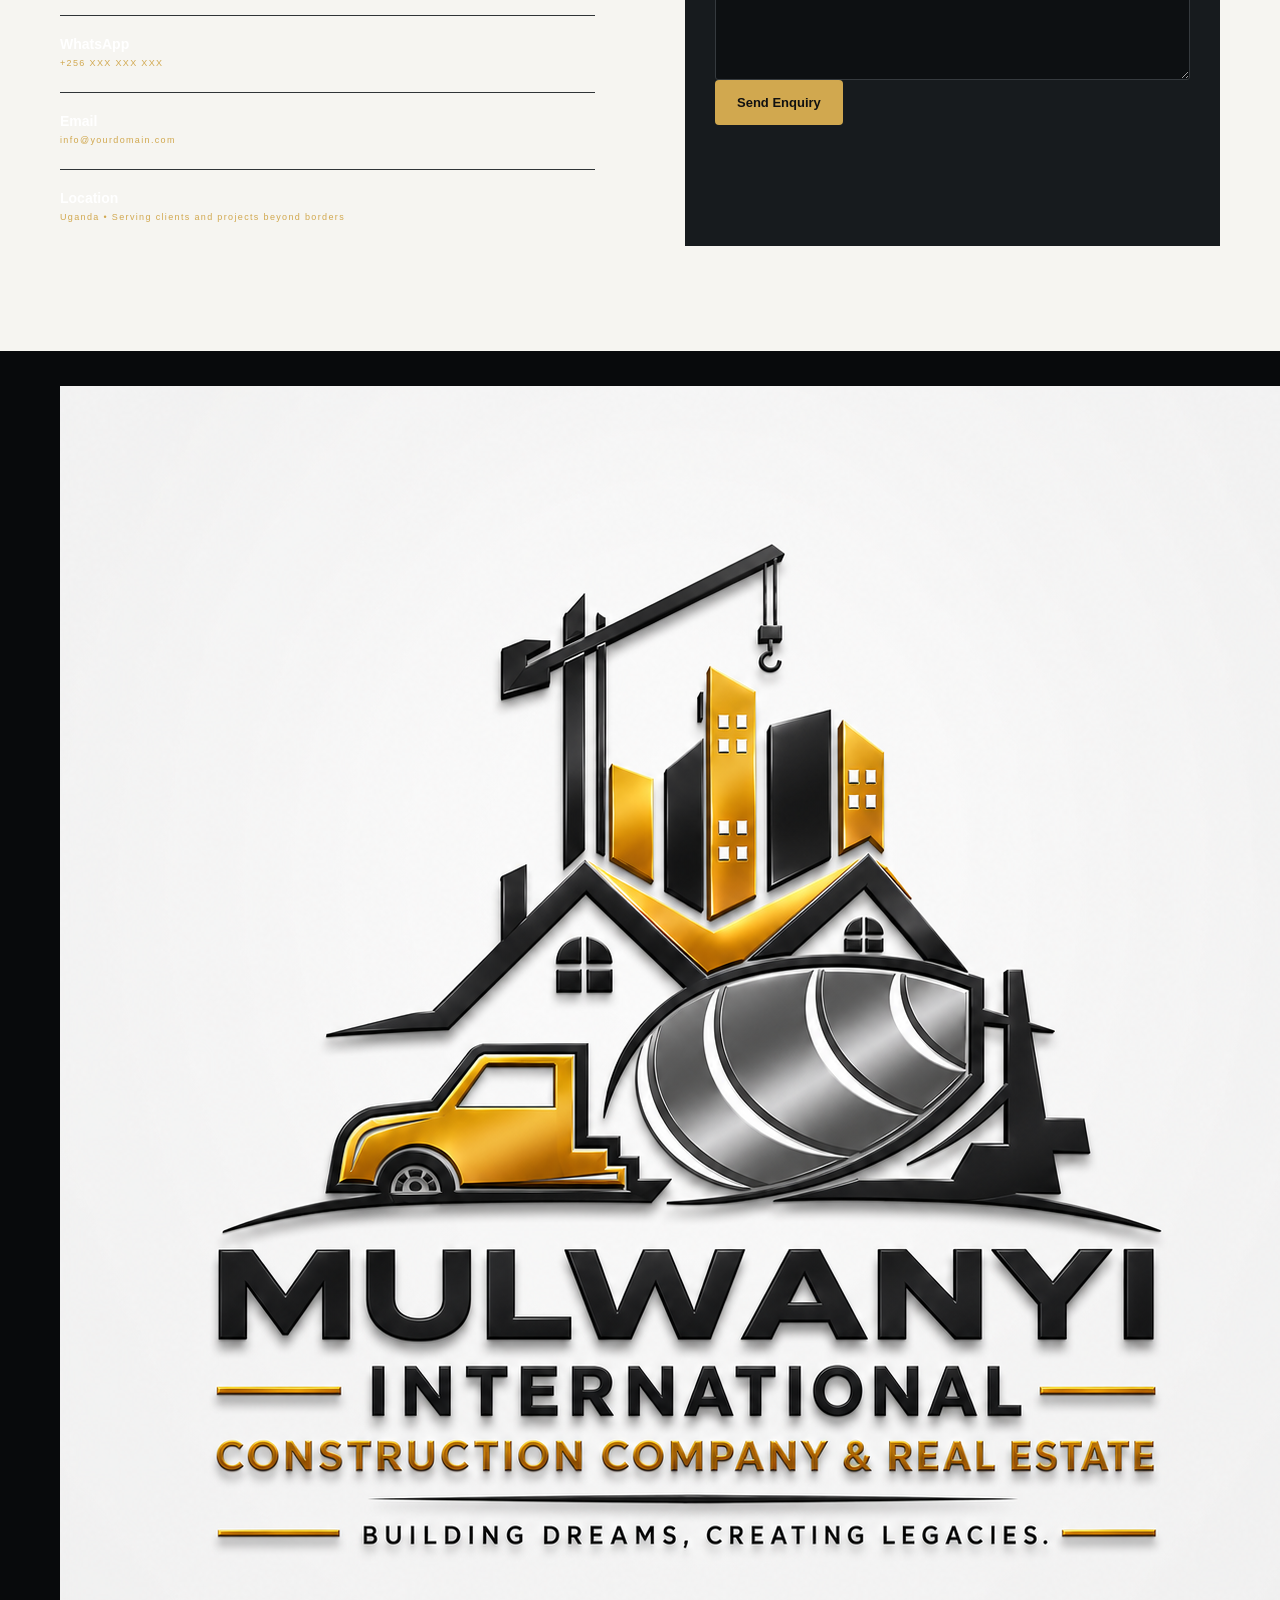
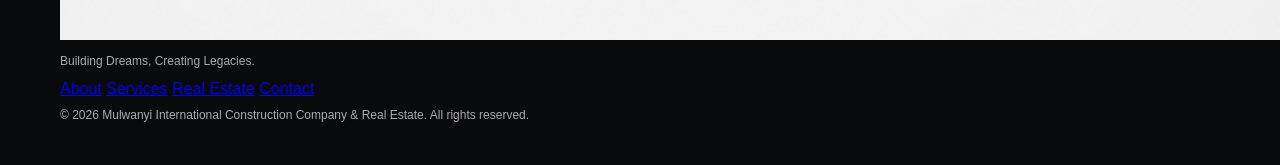
==== commit b6bf470e: "Upgrade website with professional design, founder profile and SEO" ====
--- a/index.html
+++ b/index.html
@@ -1,449 +1,292 @@
 <!DOCTYPE html>
 <html lang="en">
 <head>
-<meta charset="UTF-8">
-<meta name="viewport" content="width=device-width, initial-scale=1.0">
-<title>Mulwanyi International — Construction &amp; Real Estate</title>
-<link rel="preconnect" href="https://fonts.googleapis.com">
-<link href="https://fonts.googleapis.com/css2?family=Oswald:wght@400;500;600;700&family=Source+Sans+3:wght@300;400;600;700&family=JetBrains+Mono:wght@400;500&display=swap" rel="stylesheet">
-<style>
-  :root{
-    --black:#111113;
-    --charcoal:#1b1c1f;
-    --charcoal-2:#232428;
-    --gold:#c9972f;
-    --gold-bright:#e0b34a;
-    --off-white:#f4f2ec;
-    --line:rgba(201,151,47,0.28);
-    --line-soft:rgba(244,242,236,0.10);
+  <meta charset="UTF-8">
+  <meta name="viewport" content="width=device-width, initial-scale=1.0">
+  <meta name="description" content="Mulwanyi International Construction Company & Real Estate — professional construction, civil engineering, architecture, surveying, consultancy and real estate solutions.">
+  <title>Mulwanyi International | Construction & Real Estate</title>
+  <link rel="preconnect" href="https://fonts.googleapis.com">
+  <link rel="preconnect" href="https://fonts.gstatic.com" crossorigin>
+  <link href="https://fonts.googleapis.com/css2?family=Inter:wght@400;500;600;700;800&family=Montserrat:wght@600;700;800&display=swap" rel="stylesheet">
+  <link rel="stylesheet" href="style.css">
+
+  <script type="application/ld+json">
+  {
+    "@context":"https://schema.org",
+    "@type":"Person",
+    "name":"Mulwanyi David Joshua",
+    "jobTitle":"Founder & Chief Executive Officer",
+    "worksFor":{
+      "@type":"Organization",
+      "name":"Mulwanyi International Construction Company & Real Estate",
+      "url":"https://mulwanyi-website.vercel.app/"
+    },
+    "url":"https://mulwanyi-website.vercel.app/#founder"
   }
-  *{margin:0;padding:0;box-sizing:border-box;}
-  html{scroll-behavior:smooth;}
-  body{
-    background:var(--off-white);
-    color:var(--black);
-    font-family:'Source Sans 3',sans-serif;
-    font-weight:400;
-    line-height:1.6;
-    overflow-x:hidden;
-  }
-  h1,h2,h3,.display{
-    font-family:'Oswald',sans-serif;
-    text-transform:uppercase;
-    letter-spacing:0.03em;
-  }
-  .mono{
-    font-family:'JetBrains Mono',monospace;
-    letter-spacing:0.08em;
-    text-transform:uppercase;
-    font-size:0.72rem;
-  }
-  a{color:inherit;text-decoration:none;}
-  img{display:block;max-width:100%;}
-
-  /* ===== NAV ===== */
-  header{
-    position:fixed;top:0;left:0;right:0;z-index:100;
-    display:flex;align-items:center;justify-content:space-between;
-    padding:1.1rem 2.5rem;
-    background:rgba(17,17,19,0.92);
-    backdrop-filter:blur(6px);
-    border-bottom:1px solid var(--line);
-  }
-  .brand{display:flex;align-items:center;gap:0.7rem;}
-  .brand img{height:42px;width:auto;}
-  .brand-text{color:var(--off-white);font-family:'Oswald',sans-serif;font-size:0.95rem;letter-spacing:0.06em;line-height:1.1;}
-  .brand-text small{display:block;color:var(--gold);font-family:'JetBrains Mono',monospace;font-size:0.6rem;letter-spacing:0.12em;margin-top:2px;}
-  nav ul{list-style:none;display:flex;gap:2.2rem;}
-  nav a{
-    color:var(--off-white);font-family:'JetBrains Mono',monospace;
-    font-size:0.72rem;letter-spacing:0.1em;text-transform:uppercase;
-    position:relative;padding-bottom:4px;
-  }
-  nav a::after{
-    content:"";position:absolute;left:0;bottom:0;width:0;height:1px;
-    background:var(--gold);transition:width 0.25s ease;
-  }
-  nav a:hover::after{width:100%;}
-  .nav-toggle{display:none;flex-direction:column;gap:5px;cursor:pointer;}
-  .nav-toggle span{width:24px;height:2px;background:var(--off-white);}
-
-  /* ===== HERO ===== */
-  .hero{
-    position:relative;
-    min-height:100vh;
-    display:flex;flex-direction:column;align-items:center;justify-content:center;
-    text-align:center;
-    background:
-      radial-gradient(ellipse at 50% 20%, rgba(201,151,47,0.10), transparent 55%),
-      var(--black);
-    padding:8rem 1.5rem 4rem;
-    overflow:hidden;
-  }
-  .blueprint-grid{
-    position:absolute;inset:0;
-    background-image:
-      linear-gradient(var(--line-soft) 1px, transparent 1px),
-      linear-gradient(90deg, var(--line-soft) 1px, transparent 1px);
-    background-size:48px 48px;
-    mask-image:radial-gradient(ellipse at 50% 40%, black 10%, transparent 72%);
-    opacity:0.9;
-  }
-  .crosshair{position:absolute;width:26px;height:26px;opacity:0.5;}
-  .crosshair::before,.crosshair::after{content:"";position:absolute;background:var(--gold);}
-  .crosshair::before{left:50%;top:0;width:1px;height:100%;transform:translateX(-50%);}
-  .crosshair::after{top:50%;left:0;height:1px;width:100%;transform:translateY(-50%);}
-  .ch1{top:14%;left:10%;} .ch2{top:22%;right:12%;} .ch3{bottom:18%;left:16%;} .ch4{bottom:26%;right:9%;}
-
-  .hero-logo{width:150px;margin:0 auto 1.6rem;position:relative;z-index:2;filter:drop-shadow(0 0 26px rgba(201,151,47,0.25));}
-  .hero .eyebrow{color:var(--gold);margin-bottom:1rem;position:relative;z-index:2;}
-  .hero h1{
-    color:var(--off-white);
-    font-size:clamp(2.4rem,6vw,4.6rem);
-    line-height:1.05;
-    position:relative;z-index:2;
-  }
-  .hero h1 span{color:var(--gold);}
-  .hero .tagline{
-    color:var(--off-white);opacity:0.75;
-    font-family:'JetBrains Mono',monospace;
-    font-size:0.85rem;letter-spacing:0.15em;text-transform:uppercase;
-    margin-top:1.4rem;position:relative;z-index:2;
-  }
-  .hero .rule{width:70px;height:1px;background:var(--gold);margin:1.6rem auto;position:relative;z-index:2;}
-  .cta-row{display:flex;gap:1rem;justify-content:center;flex-wrap:wrap;margin-top:1rem;position:relative;z-index:2;}
-  .btn{
-    display:inline-block;padding:0.95rem 2.1rem;
-    font-family:'JetBrains Mono',monospace;font-size:0.72rem;letter-spacing:0.12em;text-transform:uppercase;
-    border:1px solid var(--gold);transition:all 0.25s ease;
-  }
-  .btn-solid{background:var(--gold);color:var(--black);}
-  .btn-solid:hover{background:var(--gold-bright);}
-  .btn-outline{color:var(--off-white);}
-  .btn-outline:hover{background:rgba(201,151,47,0.12);}
-
-  .scroll-cue{
-    position:absolute;bottom:2rem;left:50%;transform:translateX(-50%);
-    color:var(--gold);font-family:'JetBrains Mono',monospace;font-size:0.65rem;
-    letter-spacing:0.2em;text-transform:uppercase;display:flex;flex-direction:column;align-items:center;gap:0.5rem;
-    z-index:2;
-  }
-  .scroll-cue .line{width:1px;height:34px;background:linear-gradient(var(--gold),transparent);animation:pulse 2s ease-in-out infinite;}
-  @keyframes pulse{0%,100%{opacity:0.3;}50%{opacity:1;}}
-
-  /* ===== SECTION SHELL ===== */
-  section{padding:7rem 2.5rem;position:relative;}
-  .section-inner{max-width:1140px;margin:0 auto;}
-  .eyebrow{
-    font-family:'JetBrains Mono',monospace;font-size:0.72rem;letter-spacing:0.18em;text-transform:uppercase;
-    color:var(--gold);display:flex;align-items:center;gap:0.8rem;margin-bottom:1rem;
-  }
-  .eyebrow::before{content:"";width:28px;height:1px;background:var(--gold);}
-  h2.section-title{font-size:clamp(1.8rem,3.4vw,2.6rem);margin-bottom:2.6rem;max-width:680px;}
-
-  /* ===== ABOUT ===== */
-  .about{background:var(--off-white);}
-  .about-grid{display:grid;grid-template-columns:1fr 1.3fr;gap:4rem;align-items:start;}
-  .letter{
-    background:var(--charcoal);color:var(--off-white);
-    padding:2.8rem 2.6rem;position:relative;border-left:3px solid var(--gold);
-  }
-  .letter p{margin-bottom:1.2rem;font-weight:300;font-size:1.02rem;color:rgba(244,242,236,0.92);}
-  .letter p:last-of-type{margin-bottom:0;}
-  .signature{margin-top:2rem;padding-top:1.4rem;border-top:1px solid var(--line);}
-  .signature .name{font-family:'Oswald',sans-serif;color:var(--gold);letter-spacing:0.04em;font-size:1.05rem;}
-  .signature .role{font-family:'JetBrains Mono',monospace;font-size:0.68rem;letter-spacing:0.1em;text-transform:uppercase;opacity:0.65;margin-top:2px;}
-
-  .pillars{display:flex;flex-direction:column;gap:1.6rem;}
-  .pillar{display:flex;gap:1.1rem;padding-bottom:1.6rem;border-bottom:1px solid rgba(17,17,19,0.1);}
-  .pillar:last-child{border-bottom:none;}
-  .pillar .num{font-family:'JetBrains Mono',monospace;color:var(--gold);font-size:0.85rem;padding-top:2px;}
-  .pillar h3{font-size:1.05rem;margin-bottom:0.35rem;letter-spacing:0.02em;}
-  .pillar p{font-size:0.92rem;color:#4a4a4a;}
-
-  /* ===== FOUNDER PHOTO ===== */
-  .signature{display:flex;align-items:center;gap:1rem;margin-top:2rem;padding-top:1.4rem;border-top:1px solid var(--line);}
-  .signature img{
-    width:56px;height:56px;border-radius:50%;object-fit:cover;object-position:top center;
-    border:1px solid var(--gold);flex-shrink:0;
-  }
-
-  /* ===== PROJECTS / GALLERY ===== */
-  .projects{background:var(--off-white);}
-  .project-feature{
-    display:grid;grid-template-columns:1.15fr 1fr;gap:0;
-    border:1px solid rgba(17,17,19,0.12);margin-bottom:1px;
-  }
-  .project-feature img{width:100%;height:100%;object-fit:cover;min-height:320px;}
-  .project-feature .project-copy{
-    background:var(--charcoal);color:var(--off-white);
-    padding:2.6rem;display:flex;flex-direction:column;justify-content:center;
-  }
-  .project-feature .project-copy .tag{font-family:'JetBrains Mono',monospace;font-size:0.68rem;color:var(--gold);letter-spacing:0.12em;margin-bottom:0.8rem;display:block;}
-  .project-feature .project-copy h3{font-size:1.3rem;margin-bottom:0.7rem;}
-  .project-feature .project-copy p{color:rgba(244,242,236,0.7);font-size:0.92rem;font-weight:300;}
-
-  .site-grid{
-    display:grid;grid-template-columns:repeat(4,1fr);gap:1px;
-    background:rgba(17,17,19,0.12);border:1px solid rgba(17,17,19,0.12);margin-top:1px;
-  }
-  .site-shot{position:relative;overflow:hidden;aspect-ratio:1/1;background:var(--black);}
-  .site-shot img{width:100%;height:100%;object-fit:cover;transition:transform 0.4s ease;}
-  .site-shot:hover img{transform:scale(1.06);}
-  .site-shot .cap{
-    position:absolute;left:0;right:0;bottom:0;padding:0.7rem 0.9rem;
-    background:linear-gradient(to top, rgba(17,17,19,0.85), transparent);
-    color:var(--off-white);font-family:'JetBrains Mono',monospace;
-    font-size:0.62rem;letter-spacing:0.08em;text-transform:uppercase;
-  }
-
-  /* ===== SERVICES ===== */
-  .services{background:var(--black);color:var(--off-white);}
-  .services .section-title{color:var(--off-white);}
-  .services .eyebrow{color:var(--gold);}
-  .service-grid{
-    display:grid;grid-template-columns:repeat(3,1fr);
-    border-top:1px solid var(--line-soft);border-left:1px solid var(--line-soft);
-  }
-  .service-card{
-    border-right:1px solid var(--line-soft);border-bottom:1px solid var(--line-soft);
-    padding:2.2rem 1.8rem;transition:background 0.25s ease;
-  }
-  .service-card:hover{background:var(--charcoal-2);}
-  .service-card .tag{font-family:'JetBrains Mono',monospace;font-size:0.65rem;color:var(--gold);letter-spacing:0.12em;margin-bottom:0.9rem;display:block;}
-  .service-card h3{font-size:1.02rem;margin-bottom:0.6rem;letter-spacing:0.02em;}
-  .service-card p{font-size:0.88rem;color:rgba(244,242,236,0.65);font-weight:300;}
-
-  /* ===== REAL ESTATE ===== */
-  .estate{background:var(--off-white);}
-  .estate-wrap{
-    display:grid;grid-template-columns:1fr 1fr;gap:0;
-    border:1px solid rgba(17,17,19,0.12);
-  }
-  .estate-copy{padding:3.4rem;}
-  .estate-copy p{color:#4a4a4a;margin-bottom:1.1rem;font-weight:300;}
-  .estate-visual{
-    background:var(--charcoal);color:var(--off-white);
-    padding:3.4rem;display:flex;flex-direction:column;justify-content:center;
-    background-image:
-      linear-gradient(var(--line-soft) 1px, transparent 1px),
-      linear-gradient(90deg, var(--line-soft) 1px, transparent 1px);
-    background-size:32px 32px;
-  }
-  .stat{margin-bottom:1.8rem;}
-  .stat:last-child{margin-bottom:0;}
-  .stat .mono{color:var(--gold);}
-  .stat h3{font-size:1.6rem;margin-top:0.3rem;}
-
-  /* ===== CONTACT ===== */
-  .contact{background:var(--black);color:var(--off-white);text-align:center;}
-  .contact .section-inner{max-width:640px;}
-  .contact h2{color:var(--off-white);}
-  .contact p{color:rgba(244,242,236,0.7);font-weight:300;margin-bottom:2.2rem;}
-  .contact-details{
-    display:flex;justify-content:center;gap:2.6rem;flex-wrap:wrap;
-    font-family:'JetBrains Mono',monospace;font-size:0.78rem;letter-spacing:0.05em;
-    margin-bottom:2.4rem;color:var(--gold);
-  }
-  .contact-details span{display:block;color:rgba(244,242,236,0.5);font-size:0.65rem;letter-spacing:0.14em;text-transform:uppercase;margin-bottom:0.4rem;}
-
-  footer{
-    background:var(--black);border-top:1px solid var(--line);
-    padding:2rem 2.5rem;display:flex;justify-content:space-between;align-items:center;
-    color:rgba(244,242,236,0.45);font-family:'JetBrains Mono',monospace;font-size:0.68rem;letter-spacing:0.06em;
-    flex-wrap:wrap;gap:1rem;
-  }
-
-  @media (max-width:900px){
-    nav ul{display:none;}
-    .nav-toggle{display:flex;}
-    .about-grid{grid-template-columns:1fr;}
-    .service-grid{grid-template-columns:repeat(2,1fr);}
-    .estate-wrap{grid-template-columns:1fr;}
-    .project-feature{grid-template-columns:1fr;}
-    .site-grid{grid-template-columns:repeat(2,1fr);}
-  }
-  @media (max-width:560px){
-    header{padding:1rem 1.2rem;}
-    section{padding:5rem 1.3rem;}
-    .service-grid{grid-template-columns:1fr;}
-    .brand-text{font-size:0.8rem;}
-    .site-grid{grid-template-columns:repeat(2,1fr);}
-  }
-  @media (prefers-reduced-motion:reduce){
-    html{scroll-behavior:auto;}
-    .scroll-cue .line{animation:none;}
-  }
-</style>
+  </script>
 </head>
 <body>
 
-<header>
-  <div class="brand">
-    <img src="logo.png" alt="Mulwanyi International logo">
-    <div class="brand-text">Mulwanyi International<small>Construction &amp; Real Estate</small></div>
-  </div>
-  <nav>
-    <ul>
-      <li><a href="#about">About</a></li>
-      <li><a href="#services">Services</a></li>
-      <li><a href="#projects">Projects</a></li>
-      <li><a href="#estate">Real Estate</a></li>
-      <li><a href="#contact">Contact</a></li>
-    </ul>
+<header class="site-header">
+  <nav class="navbar container">
+    <a class="brand" href="#home" aria-label="Mulwanyi International home">
+      <img src="logo.png" alt="Mulwanyi International logo">
+    </a>
+
+    <button class="menu-toggle" aria-label="Open navigation" aria-expanded="false">
+      <span></span><span></span><span></span>
+    </button>
+
+    <div class="nav-links">
+      <a href="#home">Home</a>
+      <a href="#about">About</a>
+      <a href="#services">Services</a>
+      <a href="#projects">Projects</a>
+      <a href="founder.html">Founder & CEO</a>
+      <a href="#real-estate">Real Estate</a>
+      <a href="#contact" class="nav-cta">Get a Quote</a>
+    </div>
   </nav>
 </header>
 
-<section class="hero">
-  <div class="blueprint-grid"></div>
-  <div class="crosshair ch1"></div>
-  <div class="crosshair ch2"></div>
-  <div class="crosshair ch3"></div>
-  <div class="crosshair ch4"></div>
-  <img class="hero-logo" src="logo.png" alt="Mulwanyi International">
-  <div class="eyebrow mono" style="justify-content:center;">Est. Uganda — Civil Engineering &amp; Real Estate</div>
-  <h1>Building Dreams,<br><span>Creating Legacies.</span></h1>
-  <div class="rule"></div>
-  <p class="tagline">Civil Engineering &nbsp;·&nbsp; Architecture &nbsp;·&nbsp; Real Estate</p>
-  <div class="cta-row">
-    <a href="#contact" class="btn btn-solid">Request a Consultation</a>
-    <a href="#services" class="btn btn-outline">View Services</a>
-  </div>
-  <div class="scroll-cue"><span>Scroll</span><div class="line"></div></div>
-</section>
-
-<section class="about" id="about">
-  <div class="section-inner">
-    <div class="eyebrow">Our Story</div>
-    <h2 class="section-title">Why Mulwanyi International exists</h2>
-    <div class="about-grid">
-      <div class="letter">
-        <p>Mulwanyi International was born from my passion for construction and my desire to contribute to the development of my community. As someone who has trained and worked in the construction industry, I have seen both the opportunities and challenges people face when trying to access quality, affordable construction services. This inspired me to build a company that combines professionalism, quality workmanship and affordability.</p>
-        <p>Our goal is to serve individuals, families, businesses, property developers and communities by providing reliable construction and real estate solutions that people can trust. I want Mulwanyi International to grow beyond just a construction company — to become a company that creates jobs, develops communities and turns people's dreams of owning quality property into reality.</p>
-        <p>The vision is simple: build with integrity, deliver quality and make construction accessible to more people.</p>
-        <div class="signature">
-          <img src="founder.png" alt="Mulwanyi David Joshua, Founder">
-          <div>
-            <div class="name">Mulwanyi David Joshua</div>
-            <div class="role">Founder, Mulwanyi International</div>
-          </div>
-        </div>
-      </div>
-      <div class="pillars">
-        <div class="pillar">
-          <div class="num">01</div>
-          <div><h3>Integrity first</h3><p>Every project is delivered honestly — clear scopes, fair pricing and no shortcuts on quality.</p></div>
-        </div>
-        <div class="pillar">
-          <div class="num">02</div>
-          <div><h3>Accessible quality</h3><p>Professional-grade construction and design shouldn't be out of reach — we build it into every quote.</p></div>
-        </div>
-        <div class="pillar">
-          <div class="num">03</div>
-          <div><h3>Community-driven</h3><p>Beyond structures, we aim to create jobs and develop the communities we build in.</p></div>
-        </div>
-        <div class="pillar">
-          <div class="num">04</div>
-          <div><h3>End-to-end capability</h3><p>From land survey to final finish, one team carries your project through every stage.</p></div>
-        </div>
-      </div>
+<main>
+  <section id="home" class="hero">
+    <div class="hero-overlay"></div>
+    <div class="container hero-content">
+      <p class="eyebrow">CONSTRUCTION • ENGINEERING • REAL ESTATE</p>
+      <h1>Building Dreams.<br><span>Creating Legacies.</span></h1>
+      <p class="hero-text">
+        Professional construction, engineering, property and real estate solutions
+        delivered with integrity, quality and affordability.
+      </p>
+      <div class="hero-actions">
+        <a href="#services" class="btn btn-primary">Explore Our Services</a>
+        <a href="#contact" class="btn btn-outline">Request a Consultation</a>
+      </div>
+    </div>
+  </section>
+
+  <section class="trust-strip">
+    <div class="container trust-grid">
+      <div><strong>QUALITY</strong><span>Professional workmanship</span></div>
+      <div><strong>INTEGRITY</strong><span>Honest project delivery</span></div>
+      <div><strong>AFFORDABILITY</strong><span>Value for your investment</span></div>
+      <div><strong>RELIABILITY</strong><span>Solutions you can trust</span></div>
+    </div>
+  </section>
+
+  <section id="about" class="section about">
+    <div class="container two-column">
+      <div class="section-heading">
+        <p class="eyebrow gold">ABOUT MULWANYI INTERNATIONAL</p>
+        <h2>Built from passion. Driven by purpose.</h2>
+        <div class="gold-line"></div>
+      </div>
+
+      <div class="about-copy">
+        <p>
+          <strong>Mulwanyi International Construction Company & Real Estate</strong>
+          was born from a passion for construction and a desire to contribute to
+          the development of communities through quality and dependable built-environment
+          solutions.
+        </p>
+        <p>
+          Through training and experience in the construction industry, we have seen
+          both the opportunities and challenges people face when seeking professional,
+          quality and affordable construction services. This inspired us to build a
+          company that combines <strong>professionalism, quality workmanship,
+          innovation and affordability.</strong>
+        </p>
+        <p>
+          Our goal is to serve individuals, families, businesses, property developers
+          and communities with reliable construction, engineering and real estate
+          solutions. We aspire to grow beyond a construction company into a trusted
+          partner that creates jobs, develops communities and helps turn people's
+          dreams of owning quality property into reality.
+        </p>
+        <p class="highlight">
+          Our vision is simple: <strong>build with integrity, deliver quality and
+          make construction and property solutions accessible to more people.</strong>
+        </p>
+      </div>
+    </div>
+
+    <div class="container values-grid">
+      <article class="value-card">
+        <div class="icon">01</div>
+        <h3>Our Vision</h3>
+        <p>To become a trusted and innovative construction, engineering and real estate company contributing to sustainable development in Africa.</p>
+      </article>
+      <article class="value-card">
+        <div class="icon">02</div>
+        <h3>Our Mission</h3>
+        <p>To deliver safe, durable, cost-effective and professional solutions that create lasting value for our clients and communities.</p>
+      </article>
+      <article class="value-card">
+        <div class="icon">03</div>
+        <h3>Our Values</h3>
+        <p>Integrity, quality, safety, professionalism, innovation, accountability, customer satisfaction and responsible development.</p>
+      </article>
+    </div>
+  </section>
+
+  <section id="services" class="section services">
+    <div class="container">
+      <div class="center-heading">
+        <p class="eyebrow gold">WHAT WE DO</p>
+        <h2>Integrated Construction & Property Solutions</h2>
+        <p>From the first idea to completion and property investment, we bring the right expertise together.</p>
+      </div>
+
+      <div class="services-grid">
+        <article class="service-card"><span>01</span><h3>Civil Engineering Works</h3><p>Infrastructure, site development, drainage, roads, earthworks and other civil engineering works.</p></article>
+        <article class="service-card"><span>02</span><h3>Structural Engineering</h3><p>Structural assessment, analysis, design support and engineering solutions focused on safety and durability.</p></article>
+        <article class="service-card"><span>03</span><h3>Building Construction</h3><p>Residential, commercial and institutional construction from foundation to finishes and handover.</p></article>
+        <article class="service-card"><span>04</span><h3>Architecture & Planning</h3><p>Architectural concepts, space planning, drawings, building documentation and design coordination.</p></article>
+        <article class="service-card"><span>05</span><h3>Interior & Exterior Design</h3><p>Functional and attractive interior and exterior design solutions that improve comfort, appearance and value.</p></article>
+        <article class="service-card"><span>06</span><h3>Electrical Installations</h3><p>Professional electrical installation, wiring, lighting and related building electrical works.</p></article>
+        <article class="service-card"><span>07</span><h3>Plumbing Services</h3><p>Water supply, drainage, sanitary installations, repairs and plumbing solutions for buildings.</p></article>
+        <article class="service-card"><span>08</span><h3>Quantity Surveying</h3><p>Cost estimation, bills of quantities, budgeting, valuation and cost-control support.</p></article>
+        <article class="service-card"><span>09</span><h3>Land Surveying</h3><p>Site measurement, boundary surveys, setting out and other land and construction surveying services.</p></article>
+        <article class="service-card"><span>10</span><h3>Site Visits & Inspection</h3><p>Professional site visits, construction monitoring, inspections and technical assessments.</p></article>
+        <article class="service-card"><span>11</span><h3>Consultancy Services</h3><p>Technical advice, project planning, construction guidance and built-environment consultancy.</p></article>
+        <article class="service-card"><span>12</span><h3>Project Management</h3><p>Planning, coordination, supervision and monitoring to help projects meet quality, time and cost targets.</p></article>
+      </div>
+    </div>
+  </section>
+
+  
+<section id="founder" class="section founder-section">
+  <div class="container founder-grid">
+    <div class="founder-photo-wrap">
+      <img class="founder-photo" src="founder-david-joshua.png" alt="Mulwanyi David Joshua, Founder and CEO of Mulwanyi International" loading="lazy">
+      <div class="photo-watermark">MULWANYI INTERNATIONAL</div>
+    </div>
+    <div>
+      <p class="eyebrow">LEADERSHIP</p>
+      <h2>Meet the Founder & CEO.</h2>
+      <h3 class="founder-name">Mulwanyi David Joshua</h3>
+      <p class="founder-role">Founder & Chief Executive Officer</p>
+      <p>Mulwanyi David Joshua is the founder of Mulwanyi International Construction Company & Real Estate. The company was established from his passion for construction and his ambition to contribute to community development through professional, practical and quality-focused construction and property solutions.</p>
+      <p>With a background in building construction and civil engineering, he is committed to growing a company built around integrity, workmanship, client trust and long-term value.</p>
+      <a class="btn btn-primary" href="#contact">Work With Us</a>
     </div>
   </div>
 </section>
 
-<section class="services" id="services">
-  <div class="section-inner">
-    <div class="eyebrow">What We Do</div>
-    <h2 class="section-title">Scope of services</h2>
-    <div class="service-grid">
-      <div class="service-card"><span class="tag">01 / Structural</span><h3>Civil Engineering Works</h3><p>Foundations, structural works and general civil construction handled to code and to standard.</p></div>
-      <div class="service-card"><span class="tag">02 / Design</span><h3>Engineering Software &amp; Design</h3><p>AutoCAD and engineering software support for accurate drawings, plans and technical documentation.</p></div>
-      <div class="service-card"><span class="tag">03 / Design</span><h3>Architecture</h3><p>Architectural design that balances functionality, aesthetics and your budget.</p></div>
-      <div class="service-card"><span class="tag">04 / Installations</span><h3>Plumbing — Interior &amp; Exterior</h3><p>Full plumbing design and installation for residential and commercial properties, inside and out.</p></div>
-      <div class="service-card"><span class="tag">05 / Installations</span><h3>Electrical Installations</h3><p>Safe, code-compliant electrical wiring and installation for new builds and renovations.</p></div>
-      <div class="service-card"><span class="tag">06 / Advisory</span><h3>Site Visits &amp; Inspections</h3><p>On-site assessments to evaluate progress, feasibility and compliance before and during works.</p></div>
-      <div class="service-card"><span class="tag">07 / Advisory</span><h3>Consultancy Services</h3><p>Independent technical advice for individuals, developers and businesses planning a build.</p></div>
-      <div class="service-card"><span class="tag">08 / Surveying</span><h3>Quantity Surveying</h3><p>Accurate cost estimation, budgeting and materials take-off to keep projects on budget.</p></div>
-      <div class="service-card"><span class="tag">09 / Surveying</span><h3>Land Surveying</h3><p>Boundary, topographic and site surveys to give every project a reliable technical foundation.</p></div>
-    </div>
+<section id="real-estate" class="section real-estate">
+    <div class="container real-estate-inner">
+      <div>
+        <p class="eyebrow gold">REAL ESTATE</p>
+        <h2>Property. Investment. Opportunity.</h2>
+        <p>
+          We also provide real estate solutions designed to connect people with
+          property opportunities and support responsible property development.
+        </p>
+        <div class="real-estate-list">
+          <span>✓ Land & property opportunities</span>
+          <span>✓ Property development support</span>
+          <span>✓ Residential & commercial projects</span>
+          <span>✓ Property advisory & consultancy</span>
+        </div>
+        <a href="#contact" class="btn btn-primary">Discuss a Property Project</a>
+      </div>
+      <div class="estate-box">
+        <div class="estate-number">RE</div>
+        <h3>Building value that lasts</h3>
+        <p>From land and planning to development and finished property, we aim to create opportunities with lasting value.</p>
+      </div>
+    </div>
+  </section>
+
+  <section id="projects" class="section projects">
+    <div class="container">
+      <div class="center-heading">
+        <p class="eyebrow gold">OUR WORK</p>
+        <h2>Projects & Portfolio</h2>
+        <p>Showcase your completed, ongoing and upcoming projects here.</p>
+      </div>
+      <div class="project-placeholder">
+        <div>
+          <h3>Your projects will appear here</h3>
+          <p>Replace these cards with photos, project names, locations, scope of work and completion dates as your portfolio grows.</p>
+          <a href="#contact" class="text-link">Start a project with us →</a>
+        </div>
+      </div>
+    </div>
+  </section>
+
+  <section class="cta-section">
+    <div class="container cta-inner">
+      <div>
+        <p class="eyebrow">LET'S BUILD TOGETHER</p>
+        <h2>Have a project in mind?</h2>
+        <p>Talk to Mulwanyi International about your next construction, engineering or property project.</p>
+      </div>
+      <a href="#contact" class="btn btn-light">Get in Touch</a>
+    </div>
+  </section>
+
+  <section id="contact" class="section contact">
+    <div class="container two-column contact-grid">
+      <div>
+        <p class="eyebrow gold">CONTACT US</p>
+        <h2>Let's discuss your project.</h2>
+        <p class="contact-intro">Whether you are planning a new building, renovation, engineering project or property investment, we are ready to hear from you.</p>
+
+        <!-- Replace the placeholders below with your real company details. -->
+        <div class="contact-details">
+          <div><strong>Phone</strong><span>+256 XXX XXX XXX</span></div>
+          <div><strong>WhatsApp</strong><span>+256 XXX XXX XXX</span></div>
+          <div><strong>Email</strong><span>info@yourdomain.com</span></div>
+          <div><strong>Location</strong><span>Uganda • Serving clients and projects beyond borders</span></div>
+        </div>
+      </div>
+
+      <form class="contact-form" id="contactForm">
+        <input type="text" name="name" placeholder="Your name" required>
+        <input type="tel" name="phone" placeholder="Phone / WhatsApp" required>
+        <input type="email" name="email" placeholder="Email address">
+        <select name="service" required>
+          <option value="">Service required</option>
+          <option>Building Construction</option>
+          <option>Civil Engineering</option>
+          <option>Structural Engineering</option>
+          <option>Architecture & Planning</option>
+          <option>Interior / Exterior Design</option>
+          <option>Electrical Installation</option>
+          <option>Plumbing</option>
+          <option>Quantity Surveying</option>
+          <option>Land Surveying</option>
+          <option>Consultancy</option>
+          <option>Project Management</option>
+          <option>Real Estate</option>
+          <option>Other</option>
+        </select>
+        <textarea name="message" rows="5" placeholder="Tell us about your project..." required></textarea>
+        <button type="submit" class="btn btn-primary">Send Enquiry</button>
+        <p class="form-note" id="formMessage"></p>
+      </form>
+    </div>
+  </section>
+</main>
+
+<footer class="footer">
+  <div class="container footer-inner">
+    <div>
+      <img src="logo.png" alt="Mulwanyi International" class="footer-logo">
+      <p>Building Dreams, Creating Legacies.</p>
+    </div>
+    <div class="footer-links">
+      <a href="#about">About</a>
+      <a href="#services">Services</a>
+      <a href="#real-estate">Real Estate</a>
+      <a href="#contact">Contact</a>
+    </div>
+    <p class="copyright">© <span id="year"></span> Mulwanyi International Construction Company & Real Estate. All rights reserved.</p>
   </div>
-</section>
-
-<section class="projects" id="projects">
-  <div class="section-inner">
-    <div class="eyebrow">Featured Work</div>
-    <h2 class="section-title">From design to delivery</h2>
-
-    <div class="project-feature">
-      <img src="render-day.jpg" alt="Residential architectural render, daytime">
-      <div class="project-copy">
-        <span class="tag">Architectural Design</span>
-        <h3>Residential Development — Concept Render</h3>
-        <p>Full architectural visualization for a two-storey residential build, from stonework detailing to roofline, produced before ground was broken.</p>
-      </div>
-    </div>
-    <div class="project-feature">
-      <div class="project-copy" style="order:2;">
-        <span class="tag">Architectural Design</span>
-        <h3>Same Design — Night &amp; Landscape View</h3>
-        <p>The same residence rendered with full landscaping, pool and exterior lighting — showing clients the finished lifestyle, not just the structure.</p>
-      </div>
-      <img src="render-night-1.jpg" alt="Residential architectural render, night with pool" style="order:1;">
-    </div>
-
-    <div class="site-grid">
-      <div class="site-shot"><img src="site-progress.webp" alt="Building under construction with scaffolding"><span class="cap">Structural works in progress</span></div>
-      <div class="site-shot"><img src="land-survey.jpg" alt="Land surveying with total station"><span class="cap">Land surveying on site</span></div>
-      <div class="site-shot"><img src="rebar-work.jpg" alt="Reinforced concrete column formwork"><span class="cap">Reinforcement &amp; formwork</span></div>
-      <div class="site-shot"><img src="slab-formwork.jpg" alt="Concrete slab formwork with site team"><span class="cap">Slab casting supervision</span></div>
-      <div class="site-shot"><img src="site-supervision.jpg" alt="Site supervisors reviewing works"><span class="cap">On-site consultancy</span></div>
-      <div class="site-shot"><img src="site-evening.jpg" alt="Evening site survey works"><span class="cap">Site works, evening survey</span></div>
-      <div class="site-shot"><img src="architectural-model.jpg" alt="Architectural scale model presentation"><span class="cap">Architectural model — concept stage</span></div>
-      <div class="site-shot"><img src="render-night-2.jpg" alt="Residential architectural render, night angle"><span class="cap">Concept render — night view</span></div>
-    </div>
-  </div>
-</section>
-
-<section class="estate" id="estate">
-  <div class="section-inner">
-    <div class="eyebrow">Beyond Construction</div>
-    <h2 class="section-title">Real Estate</h2>
-    <div class="estate-wrap">
-      <div class="estate-copy">
-        <p>Mulwanyi International extends beyond building for others — we develop and deal in property, helping individuals and families find and own quality real estate.</p>
-        <p>Whether you're looking to buy land, invest in a development, or need a trusted partner to manage a property project from the ground up, our real estate arm works hand in hand with our construction team to deliver property you can be proud of.</p>
-        <a href="#contact" class="btn btn-outline" style="border-color:var(--black);color:var(--black);">Enquire About Real Estate</a>
-      </div>
-      <div class="estate-visual">
-        <div class="stat"><span class="mono">Land &amp; Property</span><h3>Sales &amp; Development</h3></div>
-        <div class="stat"><span class="mono">Property Management</span><h3>End-to-End Support</h3></div>
-        <div class="stat"><span class="mono">Investment</span><h3>Turning Land Into Legacy</h3></div>
-      </div>
-    </div>
-  </div>
-</section>
-
-<section class="contact" id="contact">
-  <div class="section-inner">
-    <div class="eyebrow" style="justify-content:center;">Get In Touch</div>
-    <h2 class="section-title" style="margin-left:auto;margin-right:auto;">Let's build something that lasts</h2>
-    <p>Tell us about your project — a build, a design, a survey or a property enquiry — and our team will get back to you.</p>
-    <div class="contact-details">
-      <div><span>WhatsApp</span><a href="https://wa.me/256709450043" target="_blank" rel="noopener">+256 709 450 043</a></div>
-      <div><span>Email</span><a href="mailto:mulwanyiiccr@gmail.com">mulwanyiiccr@gmail.com</a></div>
-      <div><span>Location</span>Kampala, Uganda</div>
-    </div>
-    <a href="https://wa.me/256709450043" target="_blank" rel="noopener" class="btn btn-solid">Message Us on WhatsApp</a>
-  </div>
-</section>
-
-<footer>
-  <div>© <span id="year"></span> Mulwanyi International. All rights reserved.</div>
-  <div>Building Dreams, Creating Legacies.</div>
 </footer>
 
-<script>
-  document.getElementById('year').textContent = new Date().getFullYear();
-</script>
+<script src="script.js"></script>
 </body>
 </html>
--- a/style.css
+++ b/style.css
@@ -0,0 +1,4 @@
+*{box-sizing:border-box}html{scroll-behavior:smooth}body{margin:0;background:#f6f5f1;color:#151719;font-family:Manrope,Arial,sans-serif;line-height:1.65}body,body *{user-select:none}input,textarea,select{user-select:text}.container{width:min(1160px,calc(100% - 40px));margin:auto}.site-header{position:sticky;top:0;z-index:100;background:rgba(11,13,15,.96);backdrop-filter:blur(12px);border-bottom:1px solid rgba(255,255,255,.08)}.nav-wrap{height:78px;display:flex;align-items:center;justify-content:space-between}.brand{display:flex;align-items:center;gap:10px;color:#fff;text-decoration:none}.brand img{width:44px;height:44px;object-fit:contain}.brand strong,.brand small{display:block;line-height:1}.brand strong{font-family:"Space Grotesk";font-size:15px;letter-spacing:.12em}.brand small{font-size:9px;letter-spacing:.22em;color:#d6ae57;margin-top:5px}.nav{display:flex;gap:25px;align-items:center}.nav a{color:#ddd;text-decoration:none;font-size:13px;font-weight:700}.nav a:hover{color:#e0b75e}.nav-cta{border:1px solid #cba653;padding:10px 15px;border-radius:5px}.menu-btn{display:none;background:none;border:0;color:#fff;font-size:28px}.hero{min-height:650px;position:relative;display:flex;align-items:center;background:linear-gradient(90deg,#090b0dcc,#090b0d70),url("logo.png") center/cover no-repeat;color:#fff}.hero-overlay{position:absolute;inset:0;background:linear-gradient(120deg,#080a0c 0%,transparent 65%)}.hero-content{position:relative;padding:110px 0}.eyebrow{font-size:11px;font-weight:800;letter-spacing:.18em;color:#cda856;margin:0 0 15px}.hero h1,h2,h3{font-family:"Space Grotesk",sans-serif}.hero h1{font-size:clamp(44px,7vw,82px);line-height:1.02;margin:0 0 25px;letter-spacing:-.045em}.hero h1 span{color:#d8b15e}.hero-copy{max-width:610px;font-size:18px;color:#d8d8d8}.actions{display:flex;gap:13px;flex-wrap:wrap;margin:32px 0}.btn{display:inline-block;padding:14px 21px;border-radius:4px;border:1px solid transparent;text-decoration:none;font-weight:800;font-size:13px;cursor:pointer}.btn-primary{background:#d1a84f;color:#111}.btn-primary:hover{background:#e0ba67}.btn-ghost{border-color:#777;color:#fff}.hero-note{font-size:12px;color:#bbb}.hero-note span{display:inline-block;width:7px;height:7px;border-radius:50%;background:#d1a84f;margin-right:8px}.trust-strip{background:#121518;color:#fff}.trust-grid{display:grid;grid-template-columns:repeat(4,1fr)}.trust-grid div{padding:22px 18px;border-right:1px solid #292d31}.trust-grid strong{color:#d1a84f;margin-right:10px}.trust-grid span{font-size:12px;color:#c4c7c9}.section{padding:105px 0}.two-col{display:grid;grid-template-columns:1fr 1.2fr;gap:90px}.section h2{font-size:clamp(34px,4vw,52px);line-height:1.08;margin:0 0 20px;letter-spacing:-.04em}.prose{font-size:16px;color:#555}.values{display:grid;grid-template-columns:repeat(3,1fr);gap:20px;margin-top:35px}.values div{border-top:2px solid #d1a84f;padding-top:14px}.values b{color:#b18739;font-size:12px}.values h3{font-size:17px;margin:8px 0}.values p{font-size:12px;margin:0}.section-dark{background:#111416;color:#fff}.section-heading{display:flex;justify-content:space-between;gap:60px;align-items:end;margin-bottom:45px}.section-heading>p{max-width:410px;color:#aaa;font-size:14px}.service-grid{display:grid;grid-template-columns:repeat(3,1fr);border-top:1px solid #303437;border-left:1px solid #303437}.service-grid article{padding:30px;border-right:1px solid #303437;border-bottom:1px solid #303437;min-height:205px}.service-grid span{color:#d1a84f;font-size:12px;font-weight:800}.service-grid h3{font-size:22px;margin:24px 0 8px}.service-grid p{font-size:13px;color:#aaa;margin:0}.gallery{display:grid;grid-template-columns:repeat(3,1fr);gap:18px}.project-card{margin:0;background:#111;position:relative;overflow:hidden;min-height:250px}.project-card img{width:100%;height:100%;min-height:250px;object-fit:cover;display:block;filter:saturate(.9)}.project-card:after{content:"MULWANYI INTERNATIONAL";position:absolute;bottom:12px;right:12px;font-size:9px;letter-spacing:.13em;color:rgba(255,255,255,.7);background:rgba(0,0,0,.45);padding:5px 7px;pointer-events:none}.project-card figcaption{position:absolute;left:0;right:0;bottom:0;padding:45px 18px 18px;color:#fff;background:linear-gradient(transparent,rgba(0,0,0,.8))}.project-card figcaption b,.project-card figcaption span{display:block}.project-card figcaption span{font-size:11px;color:#ccc}.gallery-note{font-size:12px;color:#777;margin-top:20px}.real-estate{background:#e9e4d7}.real-grid{display:grid;grid-template-columns:1.1fr 1fr;gap:90px}.estate-points{border-top:1px solid #b9b09e}.estate-points div{padding:23px 0;border-bottom:1px solid #b9b09e}.estate-points b,.estate-points span{display:block}.estate-points b{font-family:"Space Grotesk";font-size:20px}.estate-points span{font-size:12px;color:#69645b}.contact-section{background:#0d1012;color:#fff}.contact-grid{display:grid;grid-template-columns:1fr 1fr;gap:90px}.contact-grid>div>p:not(.eyebrow){color:#aaa}.contact-details{margin-top:35px}.contact-details a,.contact-details div{display:block;color:#fff;text-decoration:none;border-top:1px solid #303437;padding:17px 0;font-size:14px}.contact-details span{display:block;font-size:9px;letter-spacing:.15em;color:#d1a84f;margin-bottom:4px}form{background:#171b1e;padding:30px}label{display:block;font-size:11px;font-weight:800;color:#bbb;margin-bottom:16px}input,textarea,select{display:block;width:100%;margin-top:7px;background:#0d1012;border:1px solid #353a3e;color:#fff;padding:13px;border-radius:3px;font:inherit;font-size:13px;outline:none}input:focus,textarea:focus,select:focus{border-color:#d1a84f}form small{display:block;color:#777;font-size:10px;margin-top:12px}.footer{background:#080a0c;color:#aaa;padding:35px 0}.footer-grid{display:flex;justify-content:space-between;gap:30px}.footer-brand{font-family:"Space Grotesk";color:#fff;letter-spacing:.12em;font-size:14px}.footer p{margin:4px 0;font-size:12px}.footer small{font-size:10px}.footer-grid>div:last-child{text-align:right}@media(max-width:800px){.container{width:min(100% - 28px,1160px)}.menu-btn{display:block}.nav{display:none;position:absolute;top:78px;left:0;right:0;background:#0b0d0f;padding:20px;flex-direction:column;align-items:stretch}.nav.open{display:flex}.nav a{padding:8px}.hero{min-height:600px}.trust-grid{grid-template-columns:1fr 1fr}.two-col,.real-grid,.contact-grid{grid-template-columns:1fr;gap:40px}.values,.service-grid,.gallery{grid-template-columns:1fr}.section-heading{display:block}.section-heading>p{margin-top:15px}.footer-grid{display:block}.footer-grid>div:last-child{text-align:left;margin-top:20px}}
+.founder-section{background:#f0eee8}.founder-grid{display:grid;grid-template-columns:.9fr 1.1fr;gap:85px;align-items:center}.founder-photo-wrap{position:relative;background:#111;overflow:hidden;max-width:480px}.founder-photo{display:block;width:100%;aspect-ratio:4/5;object-fit:cover}.photo-watermark{position:absolute;bottom:14px;right:14px;background:rgba(0,0,0,.55);color:rgba(255,255,255,.78);padding:6px 8px;font-size:9px;letter-spacing:.14em}.founder-name{font-family:"Space Grotesk";font-size:28px;margin:10px 0 0}.founder-role{color:#a77e31;font-weight:800;font-size:13px;margin-top:3px}.founder-grid p:not(.eyebrow):not(.founder-role){color:#57554f;max-width:650px}.founder-grid h2{margin-bottom:4px}@media(max-width:800px){.founder-grid{grid-template-columns:1fr;gap:40px}.founder-photo-wrap{max-width:100%}}
+
+.founder-title{font-family:"Space Grotesk";font-size:clamp(40px,5vw,68px);line-height:1.02;margin:0 0 6px;letter-spacing:-.04em}.founder-page{min-height:calc(100vh - 78px);display:flex;align-items:center}.dark-btn{border-color:#777;color:#151719!important}.founder-signature{margin-top:25px;border-left:3px solid #d1a84f;padding:10px 0 10px 15px;font-family:"Space Grotesk";font-weight:700;color:#9b762e}@media(max-width:800px){.founder-page{padding-top:65px}}
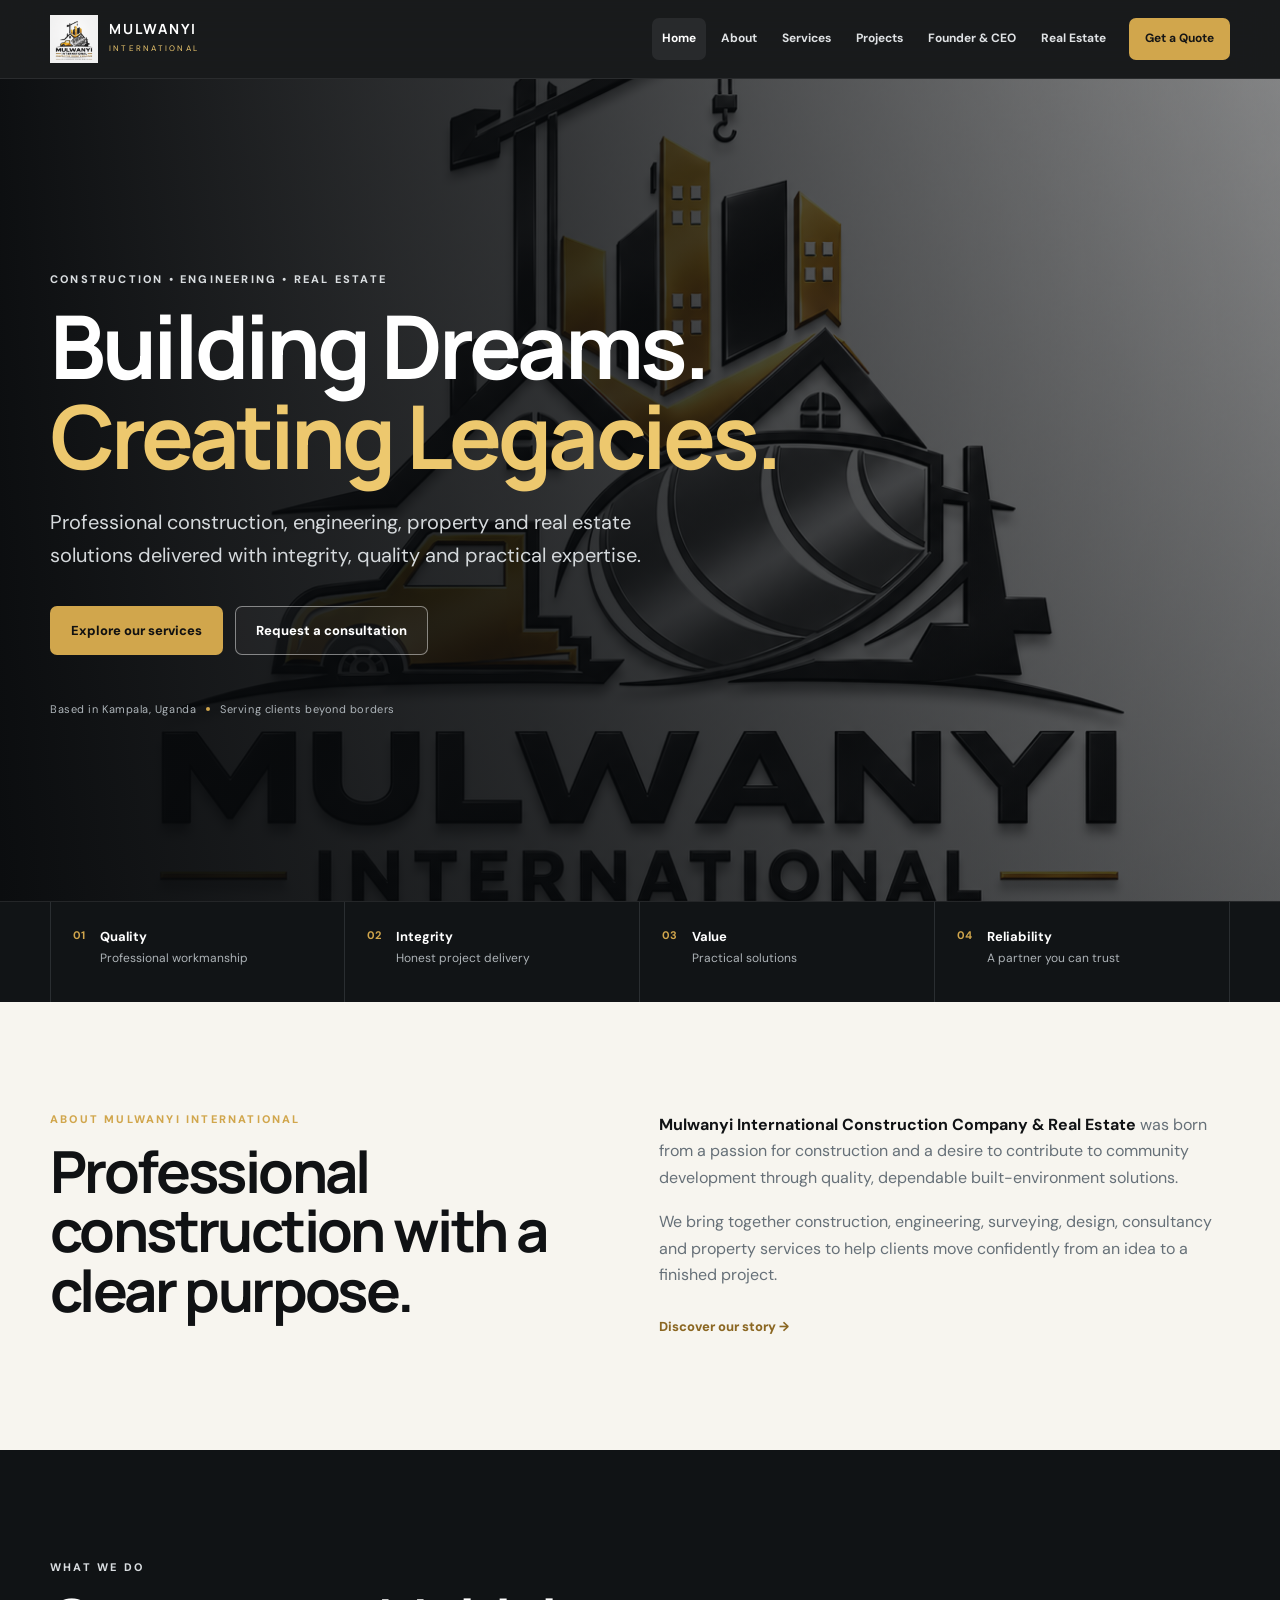
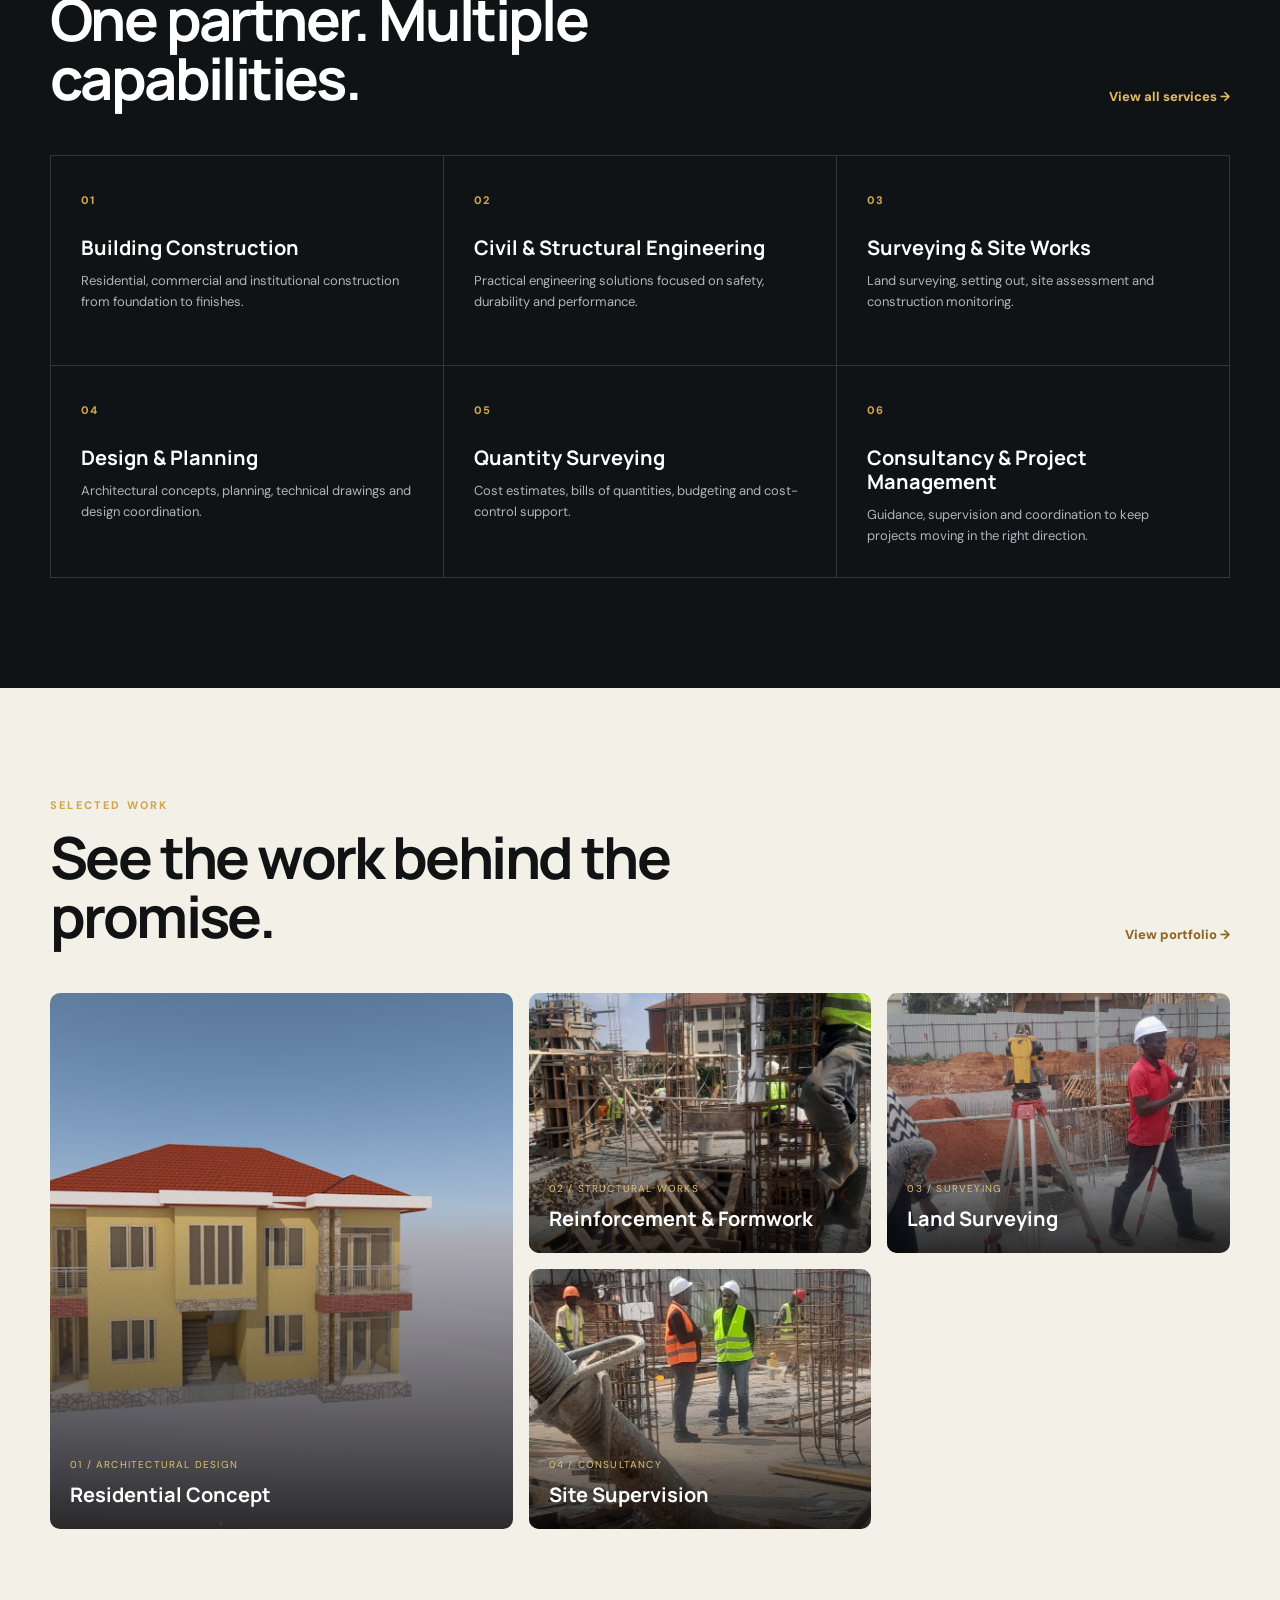
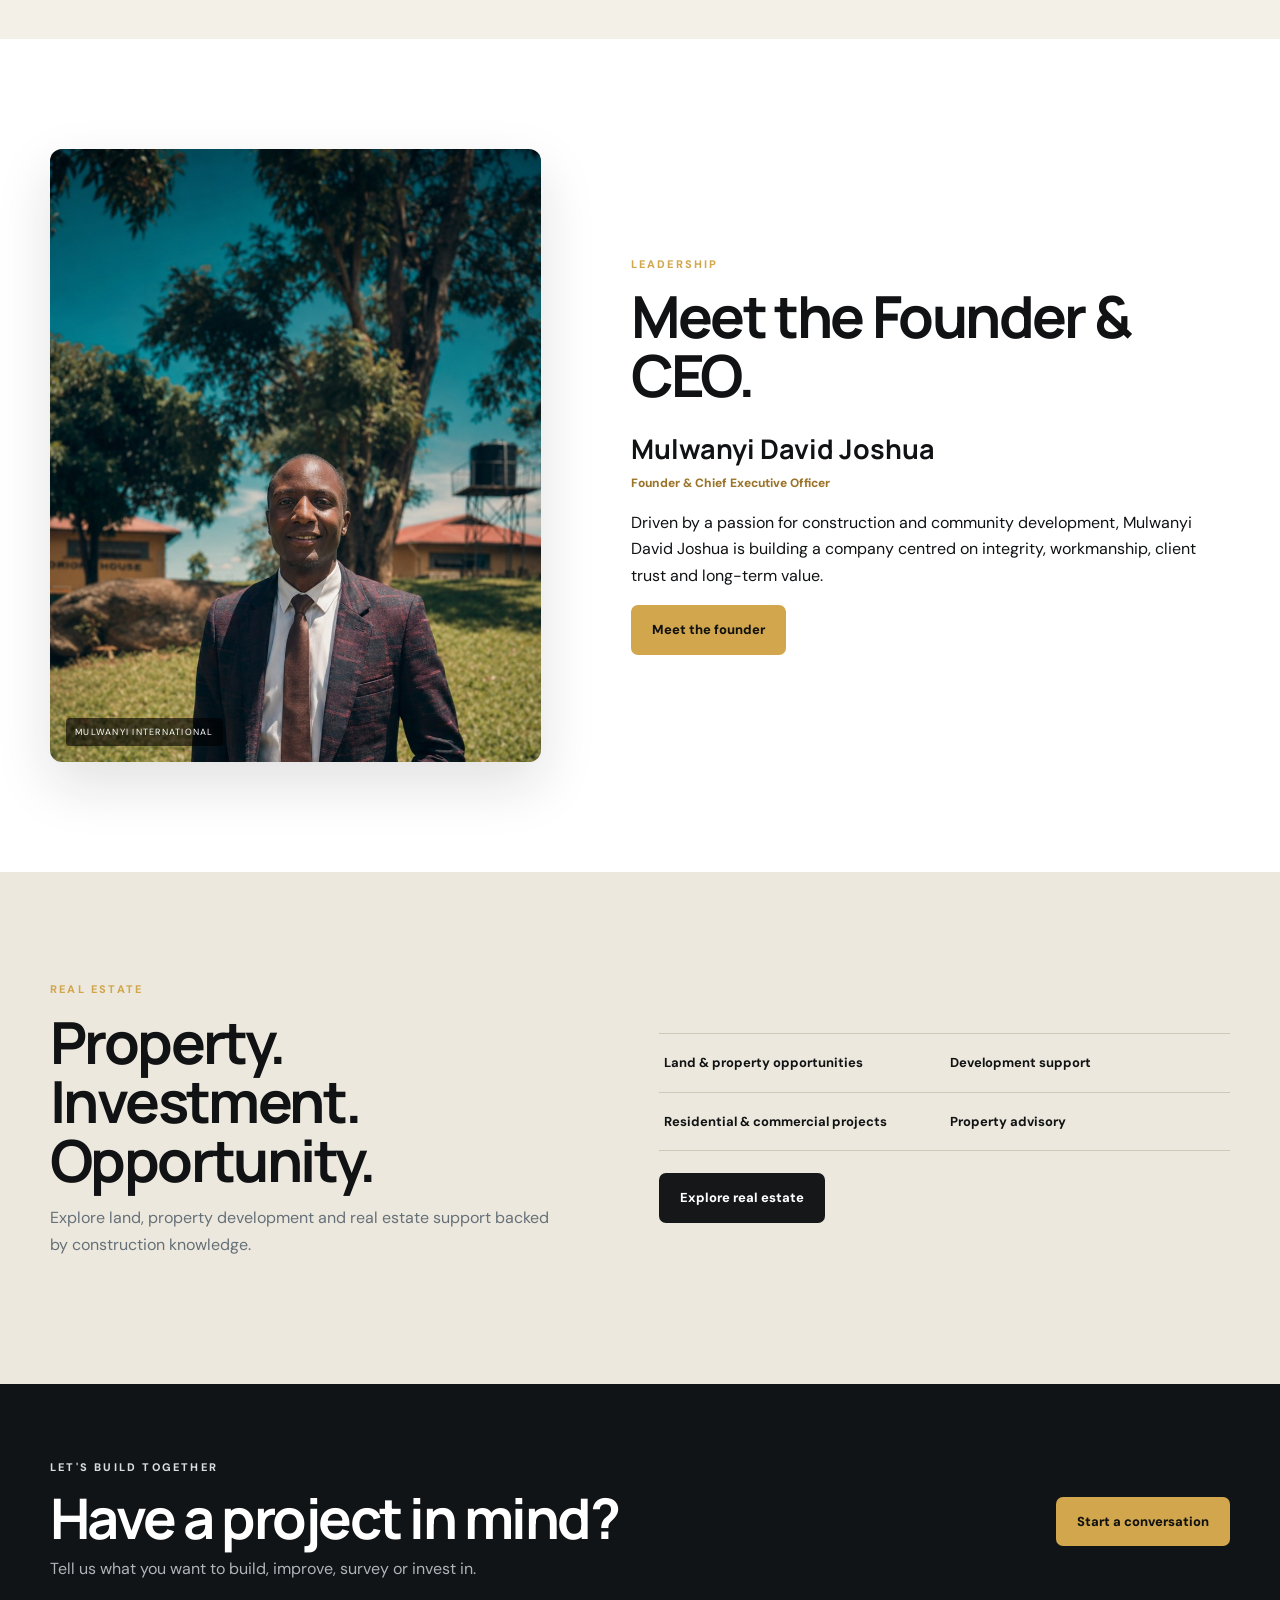
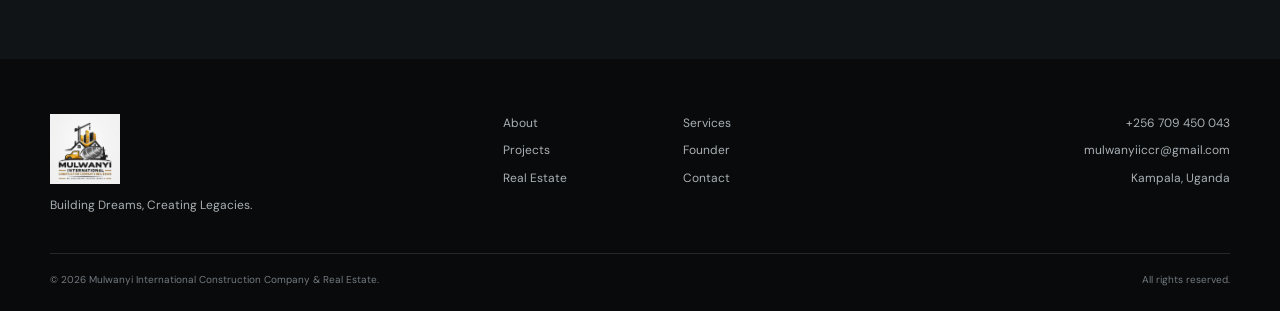
==== commit 8bc64f0c: "Redesign website and improve SEO, layout and responsiveness" ====
--- a/index.html
+++ b/index.html
@@ -1,292 +1,165 @@
-<!DOCTYPE html>
+<!doctype html>
 <html lang="en">
 <head>
-  <meta charset="UTF-8">
-  <meta name="viewport" content="width=device-width, initial-scale=1.0">
-  <meta name="description" content="Mulwanyi International Construction Company & Real Estate — professional construction, civil engineering, architecture, surveying, consultancy and real estate solutions.">
-  <title>Mulwanyi International | Construction & Real Estate</title>
-  <link rel="preconnect" href="https://fonts.googleapis.com">
-  <link rel="preconnect" href="https://fonts.gstatic.com" crossorigin>
-  <link href="https://fonts.googleapis.com/css2?family=Inter:wght@400;500;600;700;800&family=Montserrat:wght@600;700;800&display=swap" rel="stylesheet">
-  <link rel="stylesheet" href="style.css">
-
-  <script type="application/ld+json">
-  {
-    "@context":"https://schema.org",
-    "@type":"Person",
-    "name":"Mulwanyi David Joshua",
-    "jobTitle":"Founder & Chief Executive Officer",
-    "worksFor":{
-      "@type":"Organization",
-      "name":"Mulwanyi International Construction Company & Real Estate",
-      "url":"https://mulwanyi-website.vercel.app/"
-    },
-    "url":"https://mulwanyi-website.vercel.app/#founder"
-  }
-  </script>
+<meta charset="utf-8">
+<meta name="viewport" content="width=device-width, initial-scale=1">
+<meta name="theme-color" content="#0b0d0f">
+<meta name="description" content="Mulwanyi International Construction Company & Real Estate — professional construction, civil engineering, surveying, design, consultancy and property solutions in Kampala, Uganda.">
+<meta name="keywords" content="Mulwanyi International, construction company Uganda, civil engineering Kampala, real estate Uganda, land surveying, building construction">
+<link rel="canonical" href="https://mulwanyi-website.vercel.app/">
+<meta property="og:type" content="website">
+<meta property="og:title" content="Mulwanyi International | Construction, Engineering & Real Estate">
+<meta property="og:description" content="Building Dreams, Creating Legacies. Professional construction, engineering and real estate solutions in Uganda.">
+<meta property="og:url" content="https://mulwanyi-website.vercel.app/">
+<meta property="og:image" content="https://mulwanyi-website.vercel.app/logo.png">
+<title>Mulwanyi International | Construction, Engineering & Real Estate</title>
+<link rel="icon" href="logo.png" type="image/png">
+<link rel="preconnect" href="https://fonts.googleapis.com">
+<link rel="preconnect" href="https://fonts.gstatic.com" crossorigin>
+<link href="https://fonts.googleapis.com/css2?family=DM+Sans:wght@400;500;600;700&family=Manrope:wght@500;600;700;800&display=swap" rel="stylesheet">
+<link rel="stylesheet" href="style.css">
+<script type="application/ld+json">
+{
+ "@context":"https://schema.org",
+ "@graph":[
+  {"@type":"Organization","@id":"https://mulwanyi-website.vercel.app/#organization","name":"Mulwanyi International Construction Company & Real Estate","url":"https://mulwanyi-website.vercel.app/","logo":"https://mulwanyi-website.vercel.app/logo.png","email":"mailto:mulwanyiiccr@gmail.com","telephone":"+256709450043","address":{"@type":"PostalAddress","addressLocality":"Kampala","addressCountry":"UG"}},
+  {"@type":"Person","@id":"https://mulwanyi-website.vercel.app/founder.html#person","name":"Mulwanyi David Joshua","jobTitle":"Founder & Chief Executive Officer","image":"https://mulwanyi-website.vercel.app/founder-david-joshua.png","worksFor":{"@id":"https://mulwanyi-website.vercel.app/#organization"}}
+ ]
+}
+</script>
 </head>
 <body>
-
+<a class="skip-link" href="#main">Skip to content</a>
 <header class="site-header">
-  <nav class="navbar container">
-    <a class="brand" href="#home" aria-label="Mulwanyi International home">
+  <div class="container nav-wrap">
+    <a class="brand" href="index.html" aria-label="Mulwanyi International home">
       <img src="logo.png" alt="Mulwanyi International logo">
+      <span><b>MULWANYI</b><small>INTERNATIONAL</small></span>
     </a>
-
-    <button class="menu-toggle" aria-label="Open navigation" aria-expanded="false">
-      <span></span><span></span><span></span>
-    </button>
-
-    <div class="nav-links">
-      <a href="#home">Home</a>
-      <a href="#about">About</a>
-      <a href="#services">Services</a>
-      <a href="#projects">Projects</a>
+    <button class="menu-toggle" aria-label="Open navigation" aria-expanded="false" aria-controls="site-nav"><span></span><span></span><span></span></button>
+    <nav class="nav" id="site-nav" aria-label="Primary navigation">
+      <a class="active" href="index.html">Home</a>
+      <a href="about.html">About</a>
+      <a href="services.html">Services</a>
+      <a href="projects.html">Projects</a>
       <a href="founder.html">Founder & CEO</a>
-      <a href="#real-estate">Real Estate</a>
-      <a href="#contact" class="nav-cta">Get a Quote</a>
-    </div>
-  </nav>
+      <a href="real-estate.html">Real Estate</a>
+      <a class="nav-cta" href="contact.html">Get a Quote</a>
+    </nav>
+  </div>
 </header>
 
-<main>
-  <section id="home" class="hero">
-    <div class="hero-overlay"></div>
-    <div class="container hero-content">
-      <p class="eyebrow">CONSTRUCTION • ENGINEERING • REAL ESTATE</p>
-      <h1>Building Dreams.<br><span>Creating Legacies.</span></h1>
-      <p class="hero-text">
-        Professional construction, engineering, property and real estate solutions
-        delivered with integrity, quality and affordability.
-      </p>
-      <div class="hero-actions">
-        <a href="#services" class="btn btn-primary">Explore Our Services</a>
-        <a href="#contact" class="btn btn-outline">Request a Consultation</a>
-      </div>
+<main id="main">
+<section class="hero">
+  <div class="hero-media" aria-hidden="true"></div>
+  <div class="hero-shade" aria-hidden="true"></div>
+  <div class="container hero-content">
+    <p class="eyebrow">CONSTRUCTION • ENGINEERING • REAL ESTATE</p>
+    <h1>Building Dreams.<br><span>Creating Legacies.</span></h1>
+    <p class="hero-lead">Professional construction, engineering, property and real estate solutions delivered with integrity, quality and practical expertise.</p>
+    <div class="actions">
+      <a class="btn btn-primary" href="services.html">Explore our services</a>
+      <a class="btn btn-ghost" href="contact.html">Request a consultation</a>
     </div>
-  </section>
+    <div class="hero-meta"><span>Based in Kampala, Uganda</span><span>Serving clients beyond borders</span></div>
+  </div>
+</section>
 
-  <section class="trust-strip">
-    <div class="container trust-grid">
-      <div><strong>QUALITY</strong><span>Professional workmanship</span></div>
-      <div><strong>INTEGRITY</strong><span>Honest project delivery</span></div>
-      <div><strong>AFFORDABILITY</strong><span>Value for your investment</span></div>
-      <div><strong>RELIABILITY</strong><span>Solutions you can trust</span></div>
+<section class="trust-strip">
+  <div class="container trust-grid">
+    <div><strong>01</strong><span><b>Quality</b> Professional workmanship</span></div>
+    <div><strong>02</strong><span><b>Integrity</b> Honest project delivery</span></div>
+    <div><strong>03</strong><span><b>Value</b> Practical solutions</span></div>
+    <div><strong>04</strong><span><b>Reliability</b> A partner you can trust</span></div>
+  </div>
+</section>
+
+<section class="section intro">
+  <div class="container split">
+    <div>
+      <p class="eyebrow gold">ABOUT MULWANYI INTERNATIONAL</p>
+      <h2>Professional construction with a clear purpose.</h2>
     </div>
-  </section>
-
-  <section id="about" class="section about">
-    <div class="container two-column">
-      <div class="section-heading">
-        <p class="eyebrow gold">ABOUT MULWANYI INTERNATIONAL</p>
-        <h2>Built from passion. Driven by purpose.</h2>
-        <div class="gold-line"></div>
-      </div>
-
-      <div class="about-copy">
-        <p>
-          <strong>Mulwanyi International Construction Company & Real Estate</strong>
-          was born from a passion for construction and a desire to contribute to
-          the development of communities through quality and dependable built-environment
-          solutions.
-        </p>
-        <p>
-          Through training and experience in the construction industry, we have seen
-          both the opportunities and challenges people face when seeking professional,
-          quality and affordable construction services. This inspired us to build a
-          company that combines <strong>professionalism, quality workmanship,
-          innovation and affordability.</strong>
-        </p>
-        <p>
-          Our goal is to serve individuals, families, businesses, property developers
-          and communities with reliable construction, engineering and real estate
-          solutions. We aspire to grow beyond a construction company into a trusted
-          partner that creates jobs, develops communities and helps turn people's
-          dreams of owning quality property into reality.
-        </p>
-        <p class="highlight">
-          Our vision is simple: <strong>build with integrity, deliver quality and
-          make construction and property solutions accessible to more people.</strong>
-        </p>
-      </div>
-    </div>
-
-    <div class="container values-grid">
-      <article class="value-card">
-        <div class="icon">01</div>
-        <h3>Our Vision</h3>
-        <p>To become a trusted and innovative construction, engineering and real estate company contributing to sustainable development in Africa.</p>
-      </article>
-      <article class="value-card">
-        <div class="icon">02</div>
-        <h3>Our Mission</h3>
-        <p>To deliver safe, durable, cost-effective and professional solutions that create lasting value for our clients and communities.</p>
-      </article>
-      <article class="value-card">
-        <div class="icon">03</div>
-        <h3>Our Values</h3>
-        <p>Integrity, quality, safety, professionalism, innovation, accountability, customer satisfaction and responsible development.</p>
-      </article>
-    </div>
-  </section>
-
-  <section id="services" class="section services">
-    <div class="container">
-      <div class="center-heading">
-        <p class="eyebrow gold">WHAT WE DO</p>
-        <h2>Integrated Construction & Property Solutions</h2>
-        <p>From the first idea to completion and property investment, we bring the right expertise together.</p>
-      </div>
-
-      <div class="services-grid">
-        <article class="service-card"><span>01</span><h3>Civil Engineering Works</h3><p>Infrastructure, site development, drainage, roads, earthworks and other civil engineering works.</p></article>
-        <article class="service-card"><span>02</span><h3>Structural Engineering</h3><p>Structural assessment, analysis, design support and engineering solutions focused on safety and durability.</p></article>
-        <article class="service-card"><span>03</span><h3>Building Construction</h3><p>Residential, commercial and institutional construction from foundation to finishes and handover.</p></article>
-        <article class="service-card"><span>04</span><h3>Architecture & Planning</h3><p>Architectural concepts, space planning, drawings, building documentation and design coordination.</p></article>
-        <article class="service-card"><span>05</span><h3>Interior & Exterior Design</h3><p>Functional and attractive interior and exterior design solutions that improve comfort, appearance and value.</p></article>
-        <article class="service-card"><span>06</span><h3>Electrical Installations</h3><p>Professional electrical installation, wiring, lighting and related building electrical works.</p></article>
-        <article class="service-card"><span>07</span><h3>Plumbing Services</h3><p>Water supply, drainage, sanitary installations, repairs and plumbing solutions for buildings.</p></article>
-        <article class="service-card"><span>08</span><h3>Quantity Surveying</h3><p>Cost estimation, bills of quantities, budgeting, valuation and cost-control support.</p></article>
-        <article class="service-card"><span>09</span><h3>Land Surveying</h3><p>Site measurement, boundary surveys, setting out and other land and construction surveying services.</p></article>
-        <article class="service-card"><span>10</span><h3>Site Visits & Inspection</h3><p>Professional site visits, construction monitoring, inspections and technical assessments.</p></article>
-        <article class="service-card"><span>11</span><h3>Consultancy Services</h3><p>Technical advice, project planning, construction guidance and built-environment consultancy.</p></article>
-        <article class="service-card"><span>12</span><h3>Project Management</h3><p>Planning, coordination, supervision and monitoring to help projects meet quality, time and cost targets.</p></article>
-      </div>
-    </div>
-  </section>
-
-  
-<section id="founder" class="section founder-section">
-  <div class="container founder-grid">
-    <div class="founder-photo-wrap">
-      <img class="founder-photo" src="founder-david-joshua.png" alt="Mulwanyi David Joshua, Founder and CEO of Mulwanyi International" loading="lazy">
-      <div class="photo-watermark">MULWANYI INTERNATIONAL</div>
-    </div>
-    <div>
-      <p class="eyebrow">LEADERSHIP</p>
-      <h2>Meet the Founder & CEO.</h2>
-      <h3 class="founder-name">Mulwanyi David Joshua</h3>
-      <p class="founder-role">Founder & Chief Executive Officer</p>
-      <p>Mulwanyi David Joshua is the founder of Mulwanyi International Construction Company & Real Estate. The company was established from his passion for construction and his ambition to contribute to community development through professional, practical and quality-focused construction and property solutions.</p>
-      <p>With a background in building construction and civil engineering, he is committed to growing a company built around integrity, workmanship, client trust and long-term value.</p>
-      <a class="btn btn-primary" href="#contact">Work With Us</a>
+    <div class="prose">
+      <p><strong>Mulwanyi International Construction Company & Real Estate</strong> was born from a passion for construction and a desire to contribute to community development through quality, dependable built-environment solutions.</p>
+      <p>We bring together construction, engineering, surveying, design, consultancy and property services to help clients move confidently from an idea to a finished project.</p>
+      <a class="text-link" href="about.html">Discover our story →</a>
     </div>
   </div>
 </section>
 
-<section id="real-estate" class="section real-estate">
-    <div class="container real-estate-inner">
-      <div>
-        <p class="eyebrow gold">REAL ESTATE</p>
-        <h2>Property. Investment. Opportunity.</h2>
-        <p>
-          We also provide real estate solutions designed to connect people with
-          property opportunities and support responsible property development.
-        </p>
-        <div class="real-estate-list">
-          <span>✓ Land & property opportunities</span>
-          <span>✓ Property development support</span>
-          <span>✓ Residential & commercial projects</span>
-          <span>✓ Property advisory & consultancy</span>
-        </div>
-        <a href="#contact" class="btn btn-primary">Discuss a Property Project</a>
-      </div>
-      <div class="estate-box">
-        <div class="estate-number">RE</div>
-        <h3>Building value that lasts</h3>
-        <p>From land and planning to development and finished property, we aim to create opportunities with lasting value.</p>
-      </div>
+<section class="section section-dark">
+  <div class="container">
+    <div class="section-head">
+      <div><p class="eyebrow">WHAT WE DO</p><h2>One partner. Multiple capabilities.</h2></div>
+      <a class="text-link light" href="services.html">View all services →</a>
     </div>
-  </section>
+    <div class="service-grid compact">
+      <article><span>01</span><h3>Building Construction</h3><p>Residential, commercial and institutional construction from foundation to finishes.</p></article>
+      <article><span>02</span><h3>Civil & Structural Engineering</h3><p>Practical engineering solutions focused on safety, durability and performance.</p></article>
+      <article><span>03</span><h3>Surveying & Site Works</h3><p>Land surveying, setting out, site assessment and construction monitoring.</p></article>
+      <article><span>04</span><h3>Design & Planning</h3><p>Architectural concepts, planning, technical drawings and design coordination.</p></article>
+      <article><span>05</span><h3>Quantity Surveying</h3><p>Cost estimates, bills of quantities, budgeting and cost-control support.</p></article>
+      <article><span>06</span><h3>Consultancy & Project Management</h3><p>Guidance, supervision and coordination to keep projects moving in the right direction.</p></article>
+    </div>
+  </div>
+</section>
 
-  <section id="projects" class="section projects">
-    <div class="container">
-      <div class="center-heading">
-        <p class="eyebrow gold">OUR WORK</p>
-        <h2>Projects & Portfolio</h2>
-        <p>Showcase your completed, ongoing and upcoming projects here.</p>
-      </div>
-      <div class="project-placeholder">
-        <div>
-          <h3>Your projects will appear here</h3>
-          <p>Replace these cards with photos, project names, locations, scope of work and completion dates as your portfolio grows.</p>
-          <a href="#contact" class="text-link">Start a project with us →</a>
-        </div>
-      </div>
+<section class="section projects-preview">
+  <div class="container">
+    <div class="section-head">
+      <div><p class="eyebrow gold">SELECTED WORK</p><h2>See the work behind the promise.</h2></div>
+      <a class="text-link" href="projects.html">View portfolio →</a>
     </div>
-  </section>
+    <div class="portfolio-grid">
+      <figure class="project-card large"><img src="render-day.jpg" alt="Residential architectural concept render" loading="lazy"><figcaption><span>01 / Architectural Design</span><b>Residential Concept</b></figcaption></figure>
+      <figure class="project-card"><img src="rebar-work.jpg" alt="Reinforcement work on a construction site" loading="lazy"><figcaption><span>02 / Structural Works</span><b>Reinforcement & Formwork</b></figcaption></figure>
+      <figure class="project-card"><img src="land-survey.jpg" alt="Land surveying with a total station" loading="lazy"><figcaption><span>03 / Surveying</span><b>Land Surveying</b></figcaption></figure>
+      <figure class="project-card"><img src="site-supervision.jpg" alt="Site supervision and technical review" loading="lazy"><figcaption><span>04 / Consultancy</span><b>Site Supervision</b></figcaption></figure>
+    </div>
+  </div>
+</section>
 
-  <section class="cta-section">
-    <div class="container cta-inner">
-      <div>
-        <p class="eyebrow">LET'S BUILD TOGETHER</p>
-        <h2>Have a project in mind?</h2>
-        <p>Talk to Mulwanyi International about your next construction, engineering or property project.</p>
-      </div>
-      <a href="#contact" class="btn btn-light">Get in Touch</a>
+<section class="section founder-teaser">
+  <div class="container founder-teaser-grid">
+    <div class="founder-image-wrap">
+      <img src="founder-david-joshua.png" alt="Mulwanyi David Joshua, Founder and CEO" loading="lazy">
+      <span>MULWANYI INTERNATIONAL</span>
     </div>
-  </section>
+    <div>
+      <p class="eyebrow gold">LEADERSHIP</p>
+      <h2>Meet the Founder & CEO.</h2>
+      <h3>Mulwanyi David Joshua</h3>
+      <p class="role">Founder & Chief Executive Officer</p>
+      <p>Driven by a passion for construction and community development, Mulwanyi David Joshua is building a company centred on integrity, workmanship, client trust and long-term value.</p>
+      <a class="btn btn-primary" href="founder.html">Meet the founder</a>
+    </div>
+  </div>
+</section>
 
-  <section id="contact" class="section contact">
-    <div class="container two-column contact-grid">
-      <div>
-        <p class="eyebrow gold">CONTACT US</p>
-        <h2>Let's discuss your project.</h2>
-        <p class="contact-intro">Whether you are planning a new building, renovation, engineering project or property investment, we are ready to hear from you.</p>
+<section class="section real-estate-band">
+  <div class="container split align-center">
+    <div><p class="eyebrow gold">REAL ESTATE</p><h2>Property. Investment. Opportunity.</h2><p class="prose">Explore land, property development and real estate support backed by construction knowledge.</p></div>
+    <div class="estate-points"><span>Land & property opportunities</span><span>Development support</span><span>Residential & commercial projects</span><span>Property advisory</span><a class="btn btn-dark" href="real-estate.html">Explore real estate</a></div>
+  </div>
+</section>
 
-        <!-- Replace the placeholders below with your real company details. -->
-        <div class="contact-details">
-          <div><strong>Phone</strong><span>+256 XXX XXX XXX</span></div>
-          <div><strong>WhatsApp</strong><span>+256 XXX XXX XXX</span></div>
-          <div><strong>Email</strong><span>info@yourdomain.com</span></div>
-          <div><strong>Location</strong><span>Uganda • Serving clients and projects beyond borders</span></div>
-        </div>
-      </div>
-
-      <form class="contact-form" id="contactForm">
-        <input type="text" name="name" placeholder="Your name" required>
-        <input type="tel" name="phone" placeholder="Phone / WhatsApp" required>
-        <input type="email" name="email" placeholder="Email address">
-        <select name="service" required>
-          <option value="">Service required</option>
-          <option>Building Construction</option>
-          <option>Civil Engineering</option>
-          <option>Structural Engineering</option>
-          <option>Architecture & Planning</option>
-          <option>Interior / Exterior Design</option>
-          <option>Electrical Installation</option>
-          <option>Plumbing</option>
-          <option>Quantity Surveying</option>
-          <option>Land Surveying</option>
-          <option>Consultancy</option>
-          <option>Project Management</option>
-          <option>Real Estate</option>
-          <option>Other</option>
-        </select>
-        <textarea name="message" rows="5" placeholder="Tell us about your project..." required></textarea>
-        <button type="submit" class="btn btn-primary">Send Enquiry</button>
-        <p class="form-note" id="formMessage"></p>
-      </form>
-    </div>
-  </section>
+<section class="cta">
+  <div class="container cta-inner">
+    <div><p class="eyebrow">LET'S BUILD TOGETHER</p><h2>Have a project in mind?</h2><p>Tell us what you want to build, improve, survey or invest in.</p></div>
+    <a class="btn btn-primary" href="contact.html">Start a conversation</a>
+  </div>
+</section>
 </main>
 
 <footer class="footer">
-  <div class="container footer-inner">
-    <div>
-      <img src="logo.png" alt="Mulwanyi International" class="footer-logo">
-      <p>Building Dreams, Creating Legacies.</p>
-    </div>
-    <div class="footer-links">
-      <a href="#about">About</a>
-      <a href="#services">Services</a>
-      <a href="#real-estate">Real Estate</a>
-      <a href="#contact">Contact</a>
-    </div>
-    <p class="copyright">© <span id="year"></span> Mulwanyi International Construction Company & Real Estate. All rights reserved.</p>
+  <div class="container footer-grid">
+    <div><img src="logo.png" class="footer-logo" alt="Mulwanyi International logo"><p>Building Dreams, Creating Legacies.</p></div>
+    <div class="footer-links"><a href="about.html">About</a><a href="services.html">Services</a><a href="projects.html">Projects</a><a href="founder.html">Founder</a><a href="real-estate.html">Real Estate</a><a href="contact.html">Contact</a></div>
+    <div class="footer-contact"><a href="tel:+256709450043">+256 709 450 043</a><a href="mailto:mulwanyiiccr@gmail.com">mulwanyiiccr@gmail.com</a><span>Kampala, Uganda</span></div>
   </div>
+  <div class="container footer-bottom"><span>© <span id="year"></span> Mulwanyi International Construction Company & Real Estate.</span><span>All rights reserved.</span></div>
 </footer>
-
 <script src="script.js"></script>
 </body>
-</html>
+</html>
--- a/style.css
+++ b/style.css
@@ -1,4 +1,32 @@
-*{box-sizing:border-box}html{scroll-behavior:smooth}body{margin:0;background:#f6f5f1;color:#151719;font-family:Manrope,Arial,sans-serif;line-height:1.65}body,body *{user-select:none}input,textarea,select{user-select:text}.container{width:min(1160px,calc(100% - 40px));margin:auto}.site-header{position:sticky;top:0;z-index:100;background:rgba(11,13,15,.96);backdrop-filter:blur(12px);border-bottom:1px solid rgba(255,255,255,.08)}.nav-wrap{height:78px;display:flex;align-items:center;justify-content:space-between}.brand{display:flex;align-items:center;gap:10px;color:#fff;text-decoration:none}.brand img{width:44px;height:44px;object-fit:contain}.brand strong,.brand small{display:block;line-height:1}.brand strong{font-family:"Space Grotesk";font-size:15px;letter-spacing:.12em}.brand small{font-size:9px;letter-spacing:.22em;color:#d6ae57;margin-top:5px}.nav{display:flex;gap:25px;align-items:center}.nav a{color:#ddd;text-decoration:none;font-size:13px;font-weight:700}.nav a:hover{color:#e0b75e}.nav-cta{border:1px solid #cba653;padding:10px 15px;border-radius:5px}.menu-btn{display:none;background:none;border:0;color:#fff;font-size:28px}.hero{min-height:650px;position:relative;display:flex;align-items:center;background:linear-gradient(90deg,#090b0dcc,#090b0d70),url("logo.png") center/cover no-repeat;color:#fff}.hero-overlay{position:absolute;inset:0;background:linear-gradient(120deg,#080a0c 0%,transparent 65%)}.hero-content{position:relative;padding:110px 0}.eyebrow{font-size:11px;font-weight:800;letter-spacing:.18em;color:#cda856;margin:0 0 15px}.hero h1,h2,h3{font-family:"Space Grotesk",sans-serif}.hero h1{font-size:clamp(44px,7vw,82px);line-height:1.02;margin:0 0 25px;letter-spacing:-.045em}.hero h1 span{color:#d8b15e}.hero-copy{max-width:610px;font-size:18px;color:#d8d8d8}.actions{display:flex;gap:13px;flex-wrap:wrap;margin:32px 0}.btn{display:inline-block;padding:14px 21px;border-radius:4px;border:1px solid transparent;text-decoration:none;font-weight:800;font-size:13px;cursor:pointer}.btn-primary{background:#d1a84f;color:#111}.btn-primary:hover{background:#e0ba67}.btn-ghost{border-color:#777;color:#fff}.hero-note{font-size:12px;color:#bbb}.hero-note span{display:inline-block;width:7px;height:7px;border-radius:50%;background:#d1a84f;margin-right:8px}.trust-strip{background:#121518;color:#fff}.trust-grid{display:grid;grid-template-columns:repeat(4,1fr)}.trust-grid div{padding:22px 18px;border-right:1px solid #292d31}.trust-grid strong{color:#d1a84f;margin-right:10px}.trust-grid span{font-size:12px;color:#c4c7c9}.section{padding:105px 0}.two-col{display:grid;grid-template-columns:1fr 1.2fr;gap:90px}.section h2{font-size:clamp(34px,4vw,52px);line-height:1.08;margin:0 0 20px;letter-spacing:-.04em}.prose{font-size:16px;color:#555}.values{display:grid;grid-template-columns:repeat(3,1fr);gap:20px;margin-top:35px}.values div{border-top:2px solid #d1a84f;padding-top:14px}.values b{color:#b18739;font-size:12px}.values h3{font-size:17px;margin:8px 0}.values p{font-size:12px;margin:0}.section-dark{background:#111416;color:#fff}.section-heading{display:flex;justify-content:space-between;gap:60px;align-items:end;margin-bottom:45px}.section-heading>p{max-width:410px;color:#aaa;font-size:14px}.service-grid{display:grid;grid-template-columns:repeat(3,1fr);border-top:1px solid #303437;border-left:1px solid #303437}.service-grid article{padding:30px;border-right:1px solid #303437;border-bottom:1px solid #303437;min-height:205px}.service-grid span{color:#d1a84f;font-size:12px;font-weight:800}.service-grid h3{font-size:22px;margin:24px 0 8px}.service-grid p{font-size:13px;color:#aaa;margin:0}.gallery{display:grid;grid-template-columns:repeat(3,1fr);gap:18px}.project-card{margin:0;background:#111;position:relative;overflow:hidden;min-height:250px}.project-card img{width:100%;height:100%;min-height:250px;object-fit:cover;display:block;filter:saturate(.9)}.project-card:after{content:"MULWANYI INTERNATIONAL";position:absolute;bottom:12px;right:12px;font-size:9px;letter-spacing:.13em;color:rgba(255,255,255,.7);background:rgba(0,0,0,.45);padding:5px 7px;pointer-events:none}.project-card figcaption{position:absolute;left:0;right:0;bottom:0;padding:45px 18px 18px;color:#fff;background:linear-gradient(transparent,rgba(0,0,0,.8))}.project-card figcaption b,.project-card figcaption span{display:block}.project-card figcaption span{font-size:11px;color:#ccc}.gallery-note{font-size:12px;color:#777;margin-top:20px}.real-estate{background:#e9e4d7}.real-grid{display:grid;grid-template-columns:1.1fr 1fr;gap:90px}.estate-points{border-top:1px solid #b9b09e}.estate-points div{padding:23px 0;border-bottom:1px solid #b9b09e}.estate-points b,.estate-points span{display:block}.estate-points b{font-family:"Space Grotesk";font-size:20px}.estate-points span{font-size:12px;color:#69645b}.contact-section{background:#0d1012;color:#fff}.contact-grid{display:grid;grid-template-columns:1fr 1fr;gap:90px}.contact-grid>div>p:not(.eyebrow){color:#aaa}.contact-details{margin-top:35px}.contact-details a,.contact-details div{display:block;color:#fff;text-decoration:none;border-top:1px solid #303437;padding:17px 0;font-size:14px}.contact-details span{display:block;font-size:9px;letter-spacing:.15em;color:#d1a84f;margin-bottom:4px}form{background:#171b1e;padding:30px}label{display:block;font-size:11px;font-weight:800;color:#bbb;margin-bottom:16px}input,textarea,select{display:block;width:100%;margin-top:7px;background:#0d1012;border:1px solid #353a3e;color:#fff;padding:13px;border-radius:3px;font:inherit;font-size:13px;outline:none}input:focus,textarea:focus,select:focus{border-color:#d1a84f}form small{display:block;color:#777;font-size:10px;margin-top:12px}.footer{background:#080a0c;color:#aaa;padding:35px 0}.footer-grid{display:flex;justify-content:space-between;gap:30px}.footer-brand{font-family:"Space Grotesk";color:#fff;letter-spacing:.12em;font-size:14px}.footer p{margin:4px 0;font-size:12px}.footer small{font-size:10px}.footer-grid>div:last-child{text-align:right}@media(max-width:800px){.container{width:min(100% - 28px,1160px)}.menu-btn{display:block}.nav{display:none;position:absolute;top:78px;left:0;right:0;background:#0b0d0f;padding:20px;flex-direction:column;align-items:stretch}.nav.open{display:flex}.nav a{padding:8px}.hero{min-height:600px}.trust-grid{grid-template-columns:1fr 1fr}.two-col,.real-grid,.contact-grid{grid-template-columns:1fr;gap:40px}.values,.service-grid,.gallery{grid-template-columns:1fr}.section-heading{display:block}.section-heading>p{margin-top:15px}.footer-grid{display:block}.footer-grid>div:last-child{text-align:left;margin-top:20px}}
-.founder-section{background:#f0eee8}.founder-grid{display:grid;grid-template-columns:.9fr 1.1fr;gap:85px;align-items:center}.founder-photo-wrap{position:relative;background:#111;overflow:hidden;max-width:480px}.founder-photo{display:block;width:100%;aspect-ratio:4/5;object-fit:cover}.photo-watermark{position:absolute;bottom:14px;right:14px;background:rgba(0,0,0,.55);color:rgba(255,255,255,.78);padding:6px 8px;font-size:9px;letter-spacing:.14em}.founder-name{font-family:"Space Grotesk";font-size:28px;margin:10px 0 0}.founder-role{color:#a77e31;font-weight:800;font-size:13px;margin-top:3px}.founder-grid p:not(.eyebrow):not(.founder-role){color:#57554f;max-width:650px}.founder-grid h2{margin-bottom:4px}@media(max-width:800px){.founder-grid{grid-template-columns:1fr;gap:40px}.founder-photo-wrap{max-width:100%}}
-
-.founder-title{font-family:"Space Grotesk";font-size:clamp(40px,5vw,68px);line-height:1.02;margin:0 0 6px;letter-spacing:-.04em}.founder-page{min-height:calc(100vh - 78px);display:flex;align-items:center}.dark-btn{border-color:#777;color:#151719!important}.founder-signature{margin-top:25px;border-left:3px solid #d1a84f;padding:10px 0 10px 15px;font-family:"Space Grotesk";font-weight:700;color:#9b762e}@media(max-width:800px){.founder-page{padding-top:65px}}
+*{box-sizing:border-box}
+:root{--ink:#101214;--ink-2:#171a1d;--paper:#f7f5ef;--paper-2:#ece8dd;--gold:#d1a64c;--gold-2:#edc86e;--muted:#667078;--line:#d9d5ca;--white:#fff;--max:1180px}
+html{scroll-behavior:smooth}
+body{margin:0;background:var(--paper);color:var(--ink);font-family:"DM Sans",Arial,sans-serif;line-height:1.65;-webkit-font-smoothing:antialiased}
+body.modal-open{overflow:hidden}
+img{max-width:100%;display:block}
+a{color:inherit}
+button,input,textarea,select{font:inherit}
+.skip-link{position:fixed;left:12px;top:-60px;z-index:999;background:#fff;color:#000;padding:10px 14px;border-radius:8px}.skip-link:focus{top:12px}
+.container{width:min(var(--max),calc(100% - 40px));margin-inline:auto}
+.site-header{position:sticky;top:0;z-index:100;background:rgba(10,12,14,.94);backdrop-filter:blur(18px);border-bottom:1px solid rgba(255,255,255,.08)}
+.nav-wrap{min-height:78px;display:flex;align-items:center;justify-content:space-between;gap:25px}
+.brand{display:flex;align-items:center;gap:11px;text-decoration:none;color:#fff;min-width:180px}.brand img{width:48px;height:48px;object-fit:contain}.brand b{display:block;font-family:Manrope,sans-serif;font-size:14px;letter-spacing:.14em;line-height:1}.brand small{display:block;color:var(--gold-2);font-size:8px;letter-spacing:.28em;margin-top:6px}
+.nav{display:flex;align-items:center;justify-content:flex-end;gap:5px}.nav a{color:#dfe2e4;text-decoration:none;font-size:12px;font-weight:700;padding:11px 10px;border-radius:7px;transition:.2s}.nav a:hover,.nav a.active{color:#fff;background:rgba(255,255,255,.07)}.nav .nav-cta{background:var(--gold);color:#151515;margin-left:8px;padding-inline:16px}.nav .nav-cta:hover{background:var(--gold-2)}
+.menu-toggle{display:none;width:44px;height:44px;border:1px solid rgba(255,255,255,.15);background:transparent;border-radius:8px;align-items:center;justify-content:center;flex-direction:column;gap:5px}.menu-toggle span{width:19px;height:2px;background:#fff;border-radius:2px}
+.hero{position:relative;min-height:calc(100vh - 78px);display:flex;align-items:center;isolation:isolate;overflow:hidden;background:#101214;color:#fff}.hero-media{position:absolute;inset:0;background-image:url("logo.png");background-size:cover;background-position:center;filter:saturate(.85)}.hero-shade{position:absolute;inset:0;background:linear-gradient(90deg,rgba(7,9,11,.97) 0%,rgba(7,9,11,.78) 42%,rgba(7,9,11,.38) 100%),linear-gradient(0deg,rgba(7,9,11,.45),rgba(7,9,11,.15))}
+.hero-content{position:relative;z-index:2;padding:100px 0 90px}.eyebrow{margin:0 0 15px;font-size:11px;line-height:1.3;font-weight:800;letter-spacing:.2em;color:#d9dde0}.eyebrow.gold{color:var(--gold)}.hero h1,.section h2,.section-head h2,.cta h2{font-family:Manrope,sans-serif;letter-spacing:-.045em;line-height:1.02;margin:0}.hero h1{font-size:clamp(44px,7.5vw,88px);max-width:900px}.hero h1 span{color:var(--gold-2)}.hero-lead{max-width:650px;color:#d5d9dc;font-size:clamp(16px,2vw,20px);margin:25px 0 0}.actions{display:flex;flex-wrap:wrap;gap:12px;margin-top:34px}.btn{display:inline-flex;align-items:center;justify-content:center;min-height:48px;padding:13px 20px;border-radius:7px;border:1px solid transparent;text-decoration:none;font-size:13px;font-weight:800;cursor:pointer;transition:transform .2s,background .2s,border-color .2s}.btn:hover{transform:translateY(-2px)}.btn-primary{background:var(--gold);color:#111}.btn-primary:hover{background:var(--gold-2)}.btn-ghost{border-color:rgba(255,255,255,.45);color:#fff;background:rgba(255,255,255,.04)}.btn-ghost:hover{border-color:#fff;background:rgba(255,255,255,.09)}.btn-dark{background:#151719;color:#fff}.hero-meta{display:flex;flex-wrap:wrap;gap:24px;margin-top:45px;color:#aeb5ba;font-size:11px;letter-spacing:.05em}.hero-meta span+span{position:relative}.hero-meta span+span:before{content:"";width:4px;height:4px;background:var(--gold);border-radius:50%;position:absolute;left:-14px;top:50%;transform:translateY(-50%)}
+.trust-strip{background:#111416;color:#fff;border-top:1px solid rgba(255,255,255,.08)}.trust-grid{display:grid;grid-template-columns:repeat(4,1fr)}.trust-grid>div{min-height:100px;padding:24px 22px;border-right:1px solid #2a2e31;display:flex;gap:15px;align-items:flex-start}.trust-grid>div:first-child{border-left:1px solid #2a2e31}.trust-grid strong{color:var(--gold);font-size:11px}.trust-grid span{font-size:12px;color:#adb3b7}.trust-grid b{display:block;color:#fff;font-size:13px;margin-bottom:2px}
+.section{padding:110px 0}.split{display:grid;grid-template-columns:1fr 1.1fr;gap:90px}.section h2{font-size:clamp(36px,5vw,58px)}.prose{color:var(--muted);font-size:16px}.prose p{margin:0 0 18px}.prose strong{color:var(--ink)}.text-link{display:inline-flex;margin-top:10px;color:#8b6722;text-decoration:none;font-weight:800;font-size:13px}.text-link:hover{text-decoration:underline}.text-link.light{color:#e0ba61}
+.section-dark{background:#101315;color:#fff}.section-dark .service-grid{margin-top:48px}.section-head{display:flex;align-items:end;justify-content:space-between;gap:30px}.section-head h2{max-width:760px}.service-grid{display:grid;grid-template-columns:repeat(3,1fr);border-top:1px solid #30363a;border-left:1px solid #30363a}.service-grid article{padding:30px;border-right:1px solid #30363a;border-bottom:1px solid #30363a;min-height:210px}.service-grid article>span{color:var(--gold);font-size:11px;font-weight:800;letter-spacing:.1em}.service-grid h3{font-family:Manrope,sans-serif;font-size:20px;line-height:1.2;margin:23px 0 10px}.service-grid p{margin:0;color:#aeb5b9;font-size:13px}
+.projects-preview{background:#f3f0e8}.portfolio-grid{display:grid;grid-template-columns:1.35fr 1fr 1fr;grid-auto-rows:260px;gap:16px;margin-top:48px}.project-card{position:relative;margin:0;overflow:hidden;border-radius:10px;background:#17191b;isolation:isolate}.project-card.large{grid-row:span 2}.project-card img{width:100%;height:100%;object-fit:cover;transition:transform .5s,filter .5s}.project-card:hover img{transform:scale(1.04);filter:saturate(1.08)}.project-card:after{content:"";position:absolute;inset:0;background:linear-gradient(0deg,rgba(0,0,0,.78),transparent 60%);z-index:1}.project-card figcaption{position:absolute;z-index:2;left:20px;right:20px;bottom:18px;color:#fff}.project-card figcaption span{display:block;color:#dfc178;font-size:10px;letter-spacing:.12em;text-transform:uppercase;margin-bottom:5px}.project-card figcaption b{font-family:Manrope,sans-serif;font-size:20px}.founder-teaser{background:#fff}.founder-teaser-grid{display:grid;grid-template-columns:.9fr 1.1fr;gap:90px;align-items:center}.founder-image-wrap{position:relative;border-radius:12px;overflow:hidden;background:#ddd;box-shadow:0 22px 55px rgba(20,20,20,.13)}.founder-image-wrap img{width:100%;aspect-ratio:4/5;object-fit:cover;object-position:center top}.founder-image-wrap span{position:absolute;left:16px;bottom:16px;background:rgba(0,0,0,.62);color:#fff;font-size:9px;letter-spacing:.14em;padding:7px 9px;border-radius:4px}.founder-teaser h3{font-family:Manrope,sans-serif;font-size:27px;margin:22px 0 3px}.role{color:#9a7428;font-weight:800;font-size:12px;margin-top:0}
+.real-estate-band{background:var(--paper-2)}.align-center{align-items:center}.estate-points{display:grid;grid-template-columns:1fr 1fr;gap:0;border-top:1px solid #cfc8b9}.estate-points span{padding:18px 5px;border-bottom:1px solid #cfc8b9;font-size:13px;font-weight:700}.estate-points .btn{grid-column:1/-1;width:max-content;margin-top:22px}
+.cta{background:#111416;color:#fff;padding:76px 0}.cta-inner{display:flex;align-items:center;justify-content:space-between;gap:30px}.cta h2{font-size:clamp(34px,5vw,56px)}.cta p:not(.eyebrow){color:#aeb5b9;margin:10px 0 0}
+.footer{background:#080a0c;color:#aab0b4;padding:55px 0 22px}.footer-grid{display:grid;grid-template-columns:1.2fr 1fr 1fr;gap:40px}.footer-logo{width:70px;height:70px;object-fit:contain}.footer p{font-size:12px;margin:12px 0 0}.footer-links{display:grid;grid-template-columns:1fr 1fr;gap:8px 18px;align-content:start}.footer a{text-decoration:none;font-size:12px}.footer a:hover{color:#fff}.footer-contact{display:flex;flex-direction:column;gap:8px;text-align:right;font-size:12px}.footer-bottom{border-top:1px solid #25292c;margin-top:38px;padding-top:18px;display:flex;justify-content:space-between;gap:15px;font-size:10px;color:#737a7f}
+.page-hero{background:#111416;color:#fff;padding:100px 0 85px}.page-hero h1{font-family:Manrope,sans-serif;font-size:clamp(44px,7vw,76px);letter-spacing:-.05em;line-height:1.02;margin:0;max-width:900px}.page-hero p:not(.eyebrow){max-width:700px;color:#b7bec2;font-size:17px;margin:22px 0 0}
+.content-grid{display:grid;grid-template-columns:repeat(3,1fr);gap:18px}.card{background:#fff;border:1px solid #ded9ce;border-radius:10px;padding:28px}.card h3{font-family:Manrope,sans-serif;margin:10px 0;font-size:20px}.card p{color:var(--muted);font-size:13px;margin:0}.number{color:#a57a27;font-weight:800;font-size:11px;letter-spacing:.12em}
+.portfolio-full{display:grid;grid-template-columns:repeat(2,1fr);gap:22px}.portfolio-full .project-card{min-height:390px}.portfolio-full .project-card img{aspect-ratio:16/10}.project-copy{padding:16px 3px 0}.project-copy h3{font-family:Manrope,sans-serif;margin:0;font-size:20px}.project-copy p{color:var(--muted);font-size:13px;margin:5px 0 0}
+.contact-layout{display:grid;grid-template-columns:.85fr 1.15fr;gap:70px}.contact-info{border-top:1px solid var(--line)}.contact-item{padding:18px 0;border-bottom:1px solid var(--line)}.contact-item small{display:block;color:#9a7428;font-weight:800;letter-spacing:.12em;text-transform:uppercase;font-size:9px;margin-bottom:4px}.contact-item a{text-decoration:none;font-weight:700}.contact-form{background:#141719;color:#fff;padding:32px;border-radius:10px;box-shadow:0 20px 50px rgba(0,0,0,.1)}.contact-form label{display:block;color:#b7bdc1;font-size:11px;font-weight:700;margin:0 0 16px}.contact-form input,.contact-form textarea,.contact-form select{width:100%;background:#0c0f11;color:#fff;border:1px solid #33383c;border-radius:6px;padding:13px 14px;margin-top:7px;outline:none}.contact-form input:focus,.contact-form textarea:focus,.contact-form select:focus{border-color:var(--gold)}.contact-form .btn{margin-top:4px}.form-note{font-size:11px;color:#aeb5b9;margin:12px 0 0}.form-note.success{color:#d9b45f}.form-note.error{color:#f0a5a5}
+.photo-protection{position:relative}.photo-protection img{user-select:none;-webkit-user-drag:none}
+@media(max-width:980px){.nav{gap:0}.nav a{padding-inline:7px}.split,.founder-teaser-grid,.contact-layout{gap:45px}.service-grid{grid-template-columns:repeat(2,1fr)}.portfolio-grid{grid-template-columns:1fr 1fr}.portfolio-grid .large{grid-row:span 1;grid-column:span 2}.footer-grid{grid-template-columns:1fr 1fr}.footer-contact{text-align:left}}
+@media(max-width:760px){.container{width:min(100% - 28px,var(--max))}.nav-wrap{min-height:70px}.brand img{width:42px;height:42px}.menu-toggle{display:flex}.nav{display:none;position:absolute;top:70px;left:0;right:0;background:#0a0c0e;border-top:1px solid rgba(255,255,255,.08);padding:12px 14px 18px;flex-direction:column;align-items:stretch;box-shadow:0 18px 30px rgba(0,0,0,.25)}.nav.open{display:flex}.nav a{padding:13px 12px}.nav .nav-cta{margin:6px 0 0;text-align:center}.hero{min-height:calc(100svh - 70px)}.hero-content{padding:75px 0}.hero h1{font-size:clamp(43px,13vw,66px)}.hero-lead{font-size:16px}.trust-grid{grid-template-columns:1fr 1fr}.trust-grid>div{min-height:90px;padding:18px 14px;display:block}.trust-grid strong{display:block;margin-bottom:4px}.section{padding:78px 0}.split,.founder-teaser-grid,.contact-layout{grid-template-columns:1fr;gap:38px}.section-head,.cta-inner{display:block}.section-head .text-link,.cta .btn{margin-top:20px}.service-grid,.content-grid{grid-template-columns:1fr}.portfolio-grid{grid-template-columns:1fr;grid-auto-rows:250px}.portfolio-grid .large{grid-column:auto}.estate-points{grid-template-columns:1fr}.estate-points .btn{grid-column:auto;width:100%}.footer-grid{grid-template-columns:1fr;gap:25px}.footer-contact{text-align:left}.footer-bottom{display:block}.footer-bottom span{display:block;margin-top:5px}.page-hero{padding:75px 0 65px}.page-hero h1{font-size:clamp(42px,12vw,65px)}.portfolio-full{grid-template-columns:1fr}.portfolio-full .project-card{min-height:300px}}
+@media(prefers-reduced-motion:reduce){html{scroll-behavior:auto}.btn,.project-card img{transition:none}}
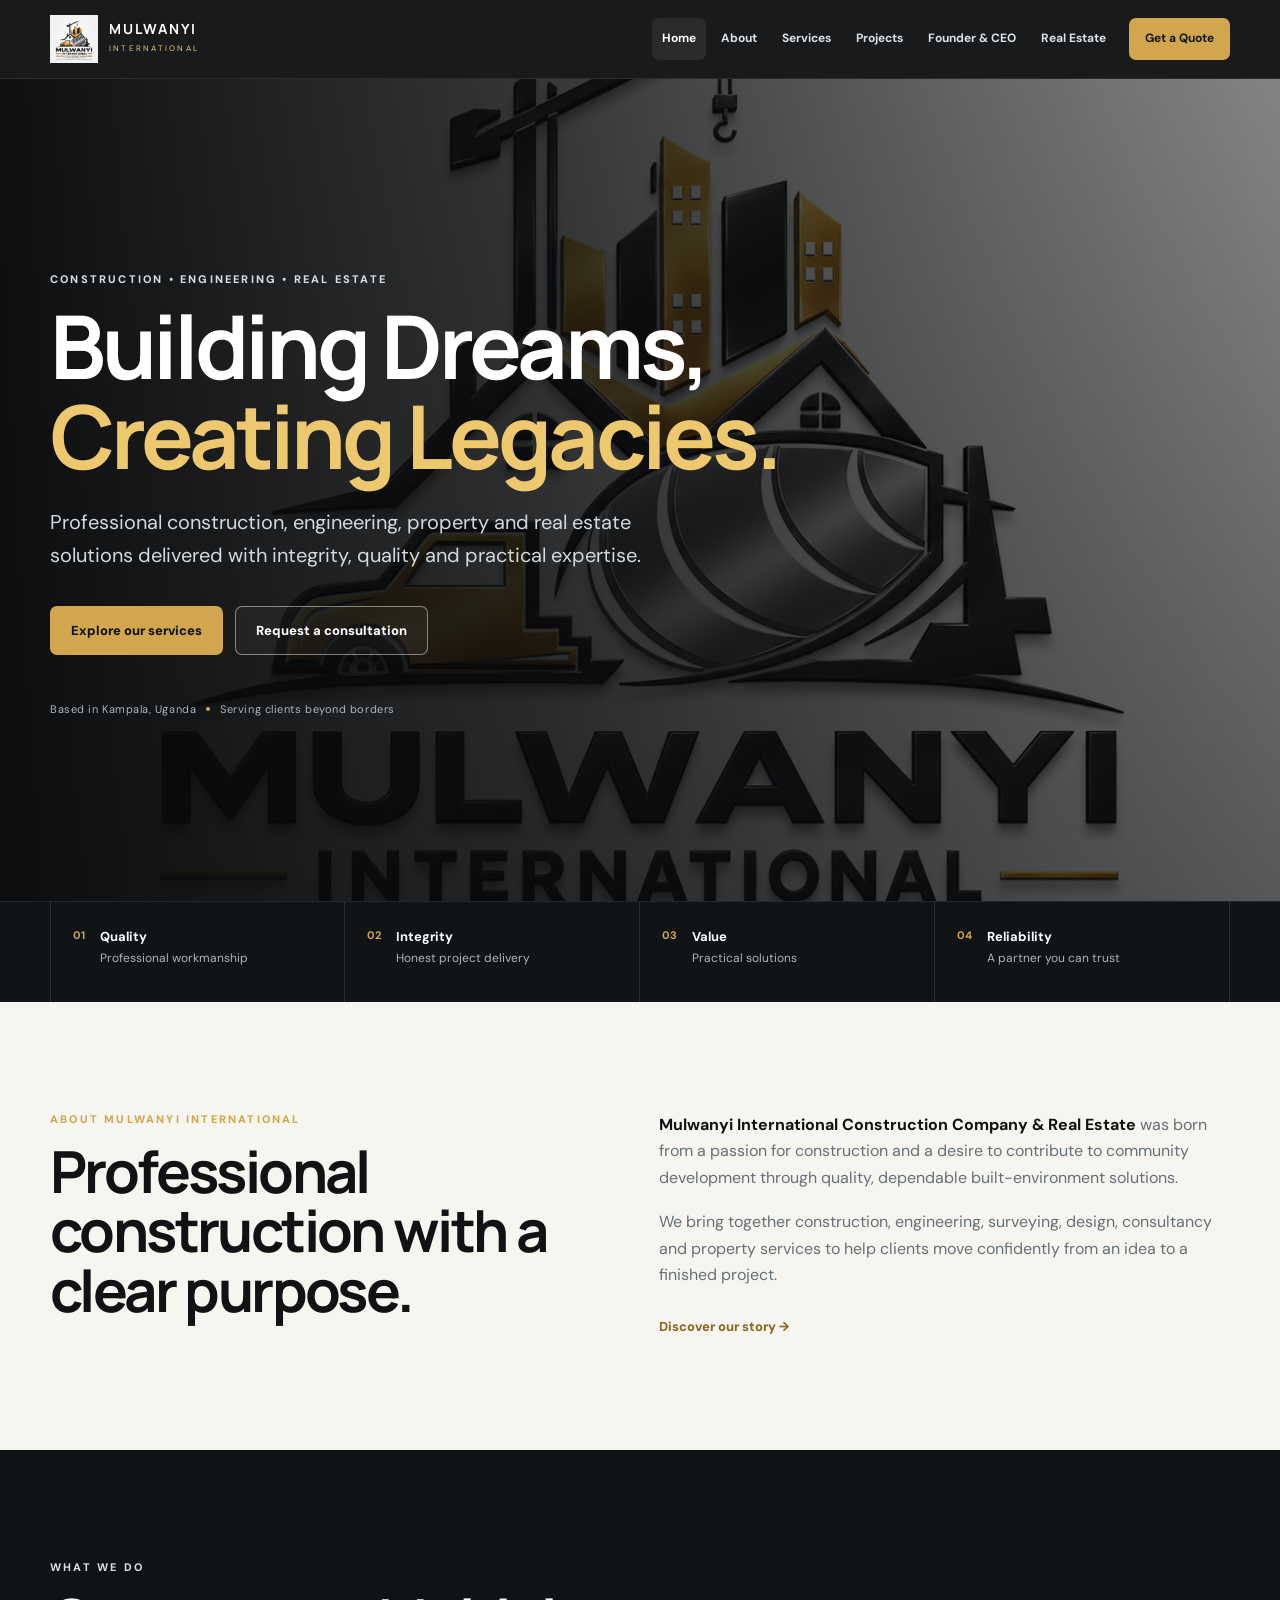
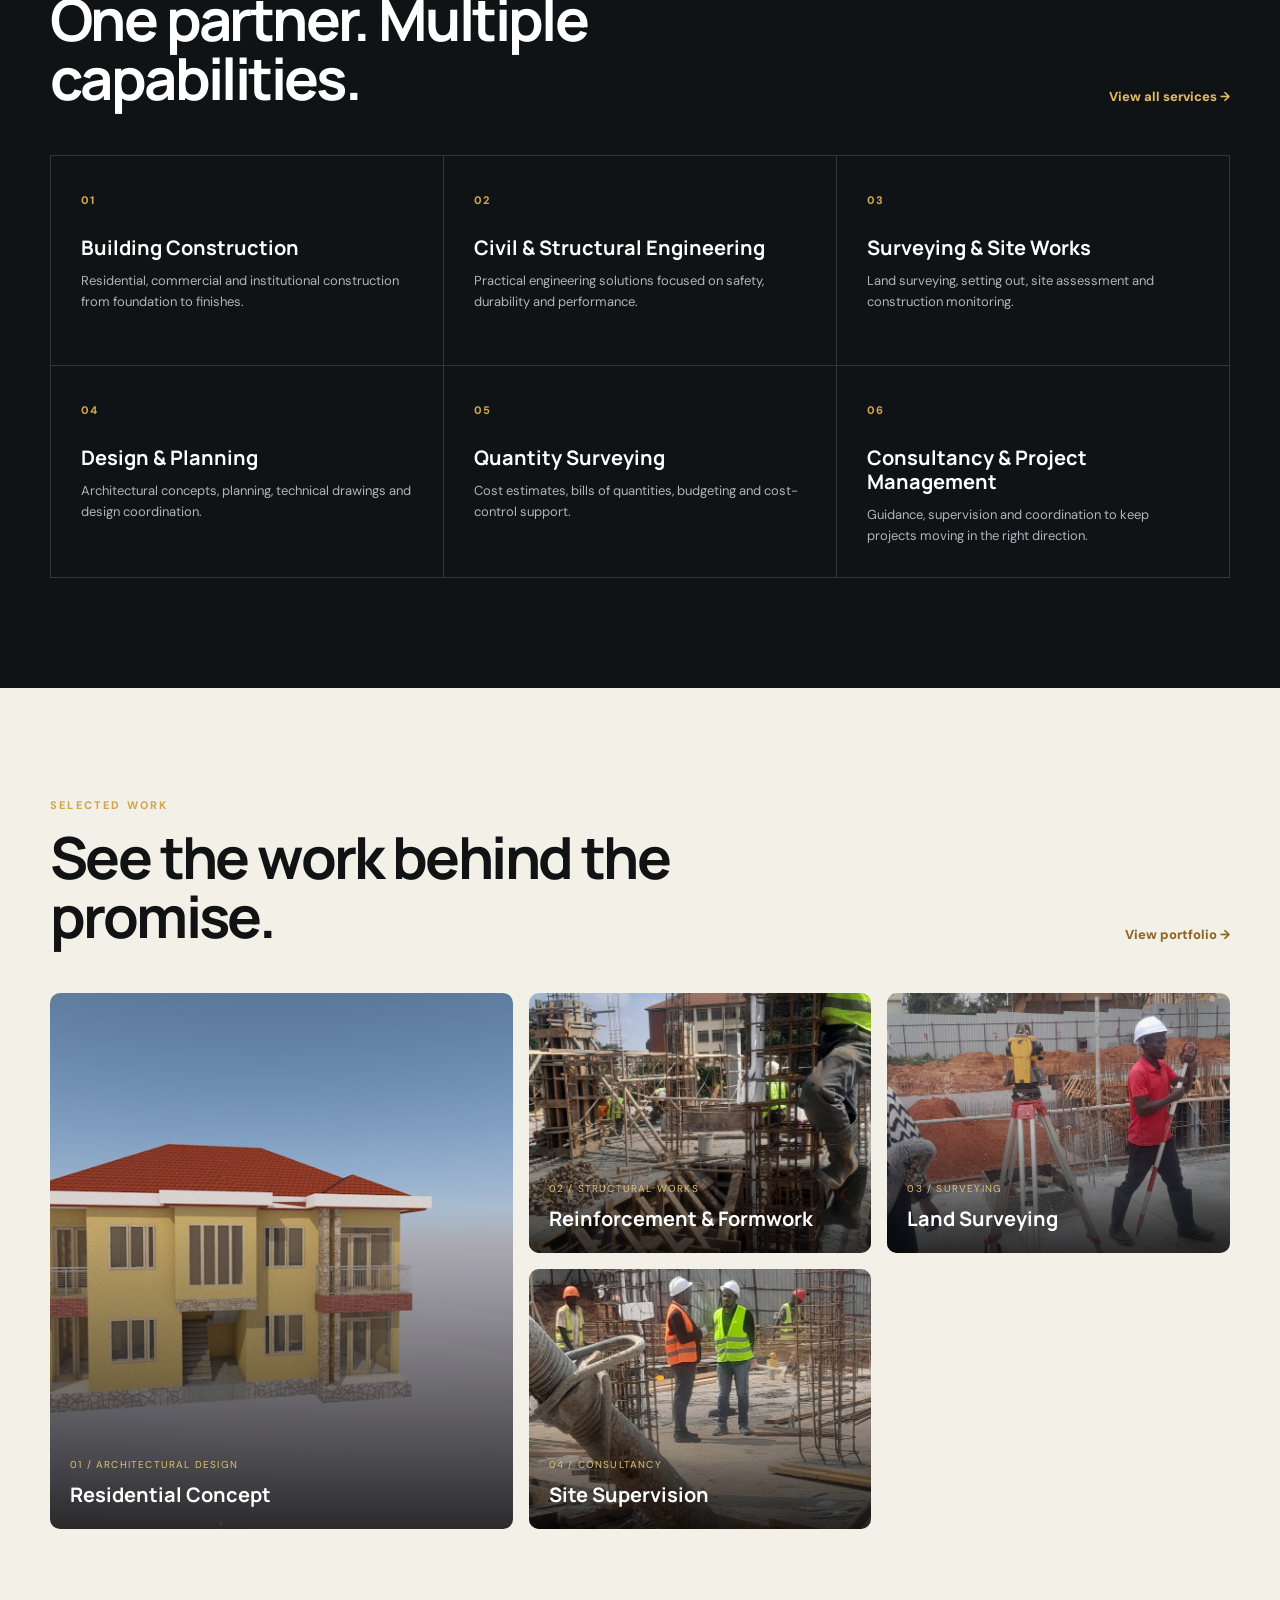
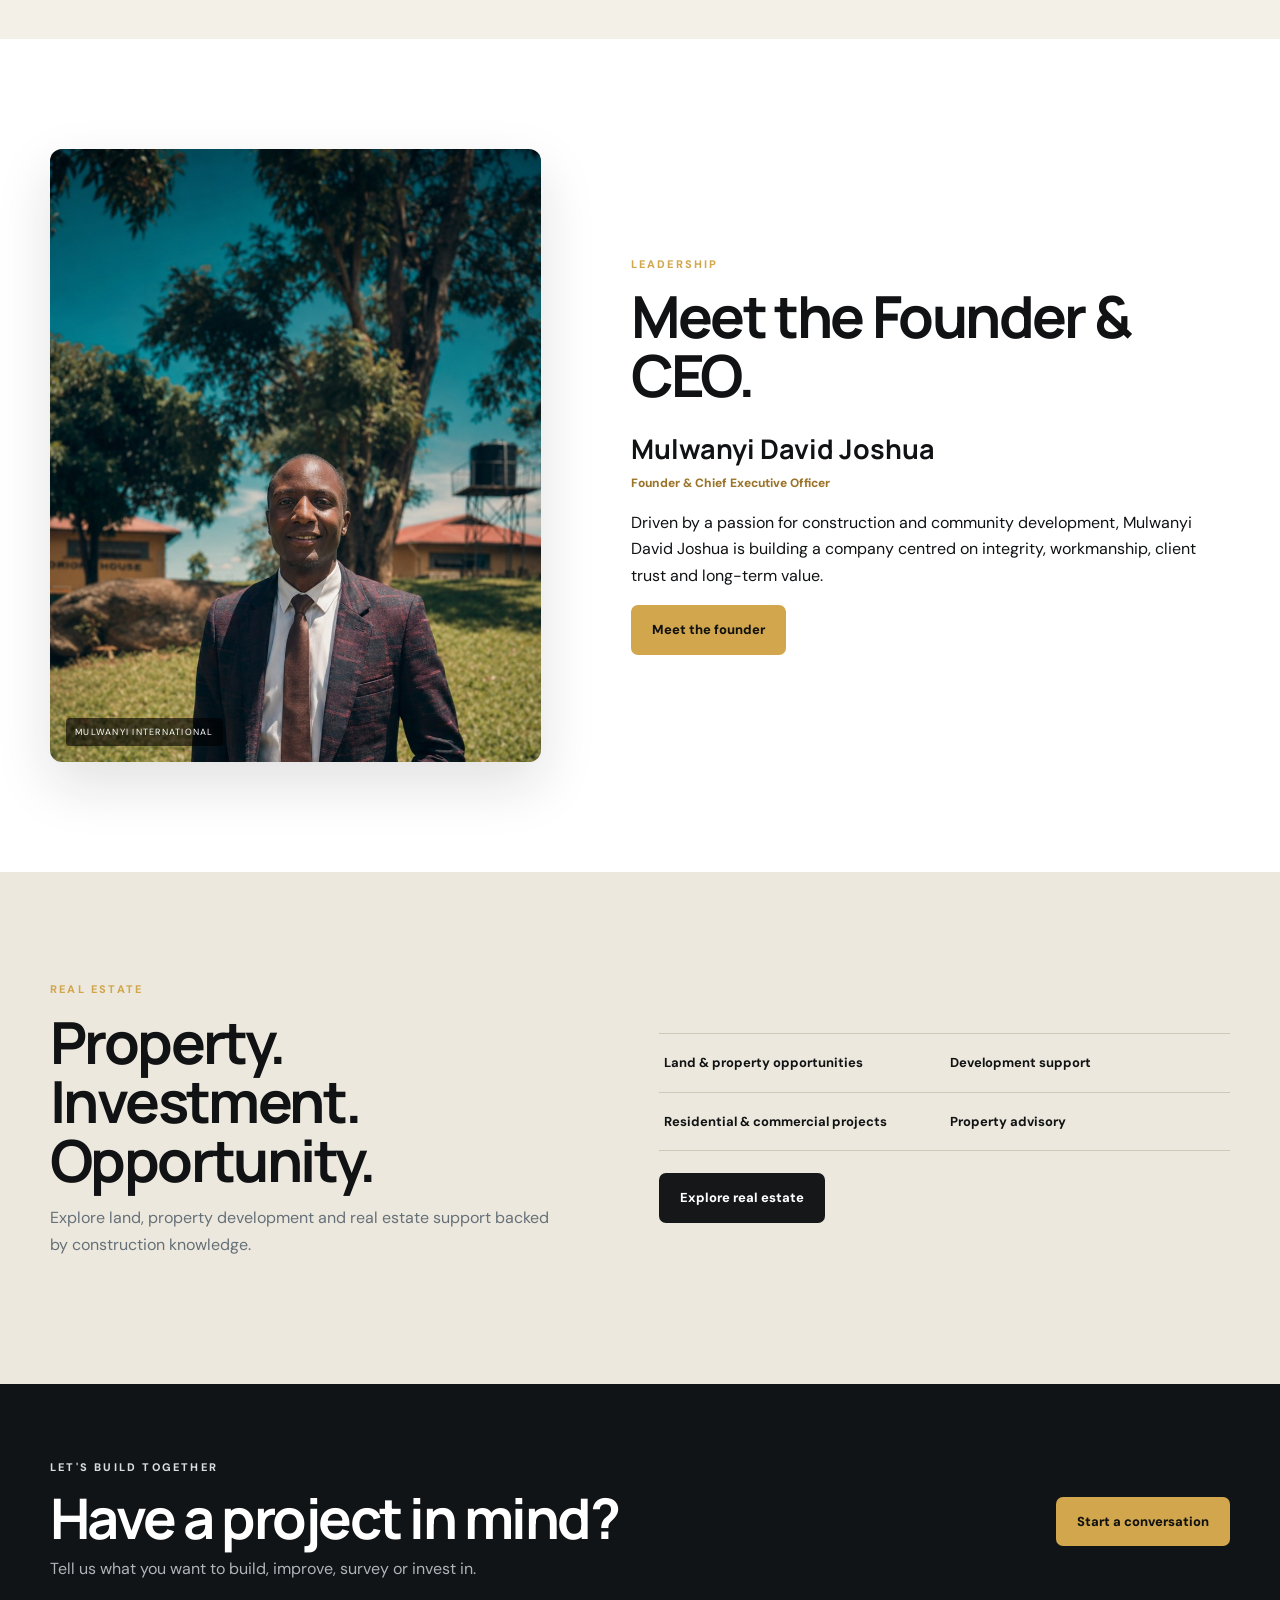
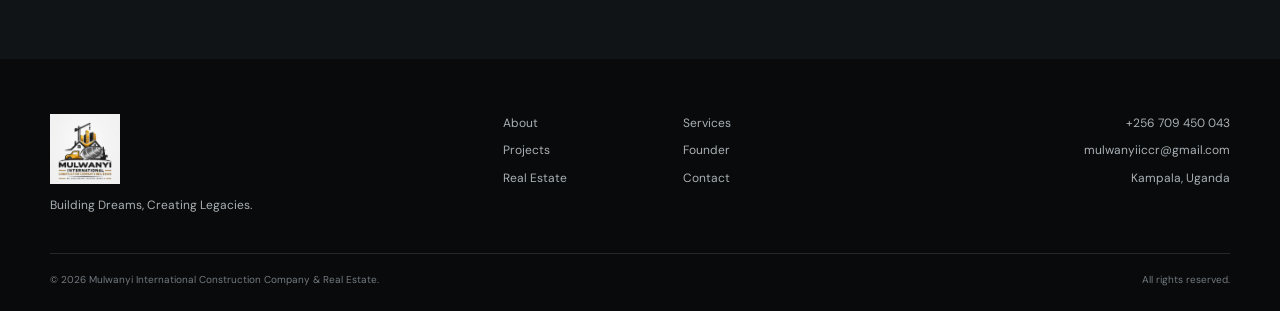
==== commit 2e21d676: "Correct company slogan punctuation" ====
--- a/index.html
+++ b/index.html
@@ -55,7 +55,7 @@
   <div class="hero-shade" aria-hidden="true"></div>
   <div class="container hero-content">
     <p class="eyebrow">CONSTRUCTION • ENGINEERING • REAL ESTATE</p>
-    <h1>Building Dreams.<br><span>Creating Legacies.</span></h1>
+    <h1>Building Dreams,<br><span>Creating Legacies.</span></h1>
     <p class="hero-lead">Professional construction, engineering, property and real estate solutions delivered with integrity, quality and practical expertise.</p>
     <div class="actions">
       <a class="btn btn-primary" href="services.html">Explore our services</a>
